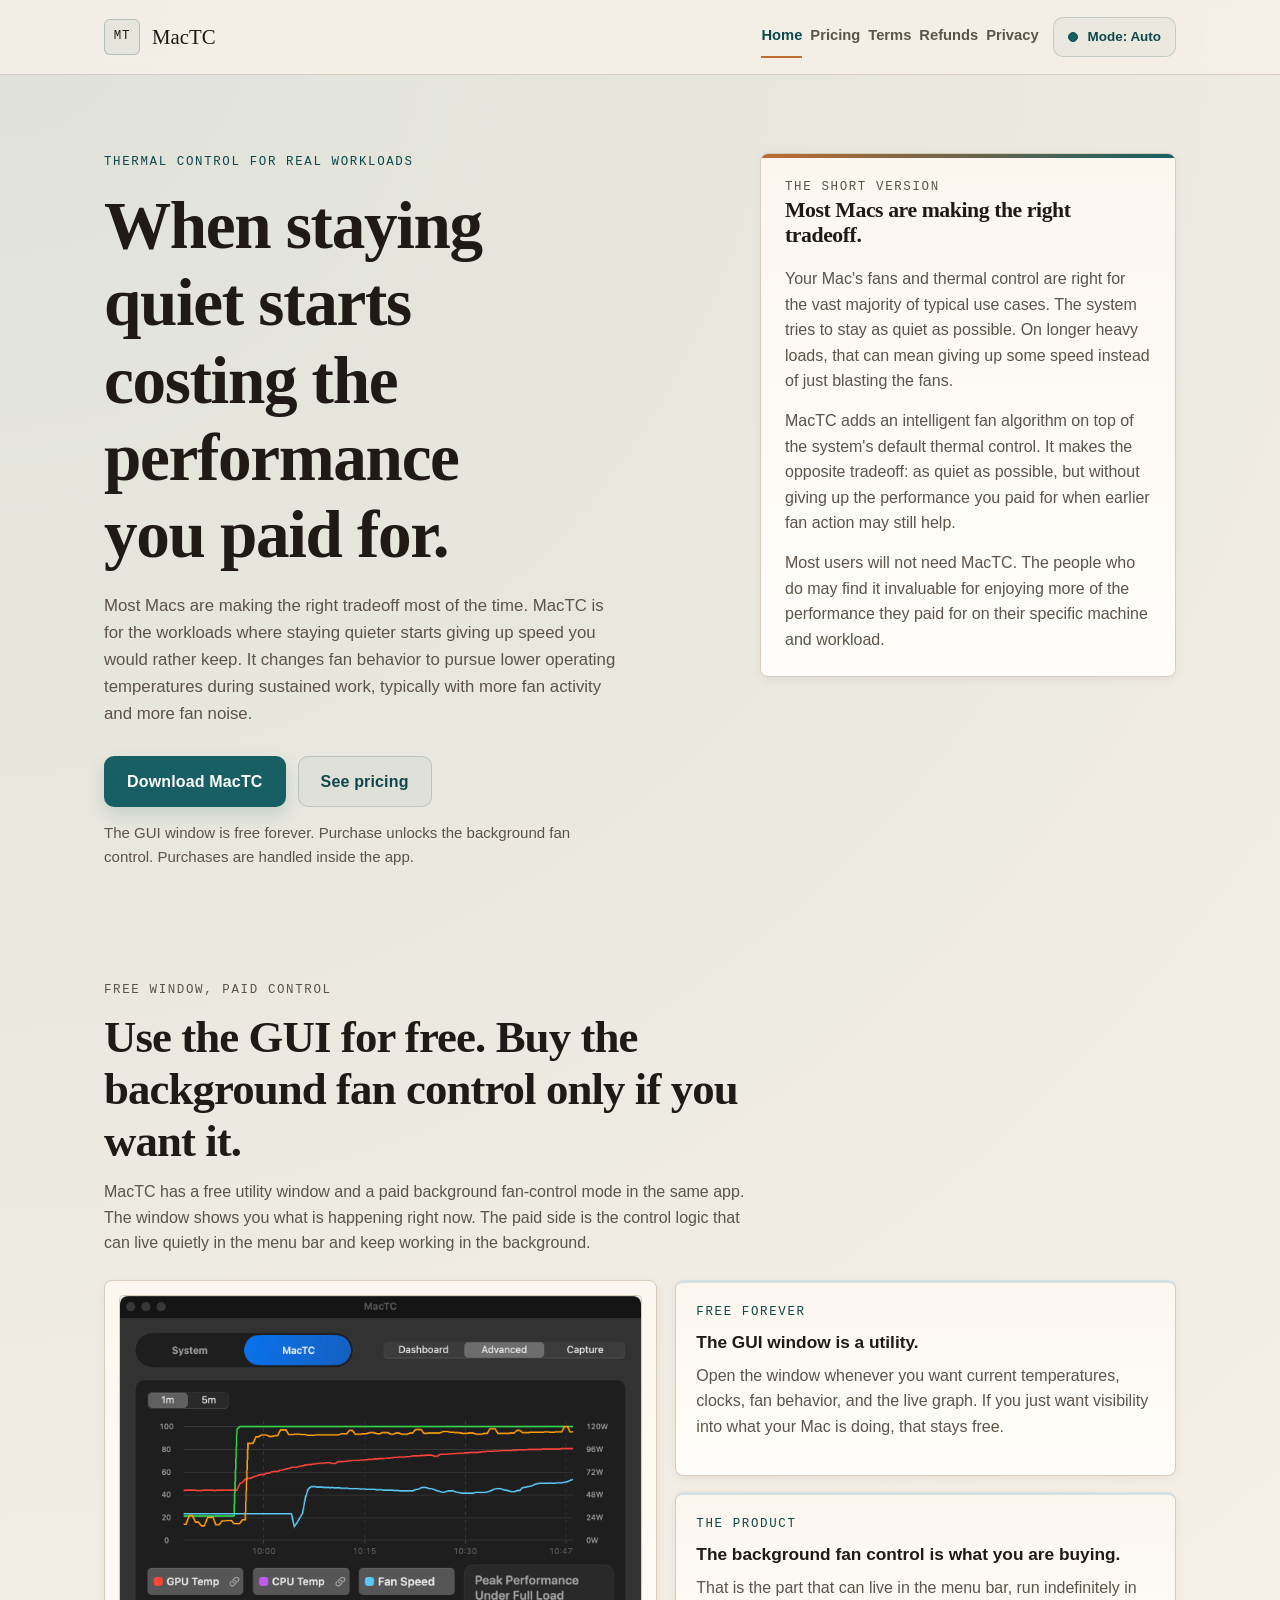
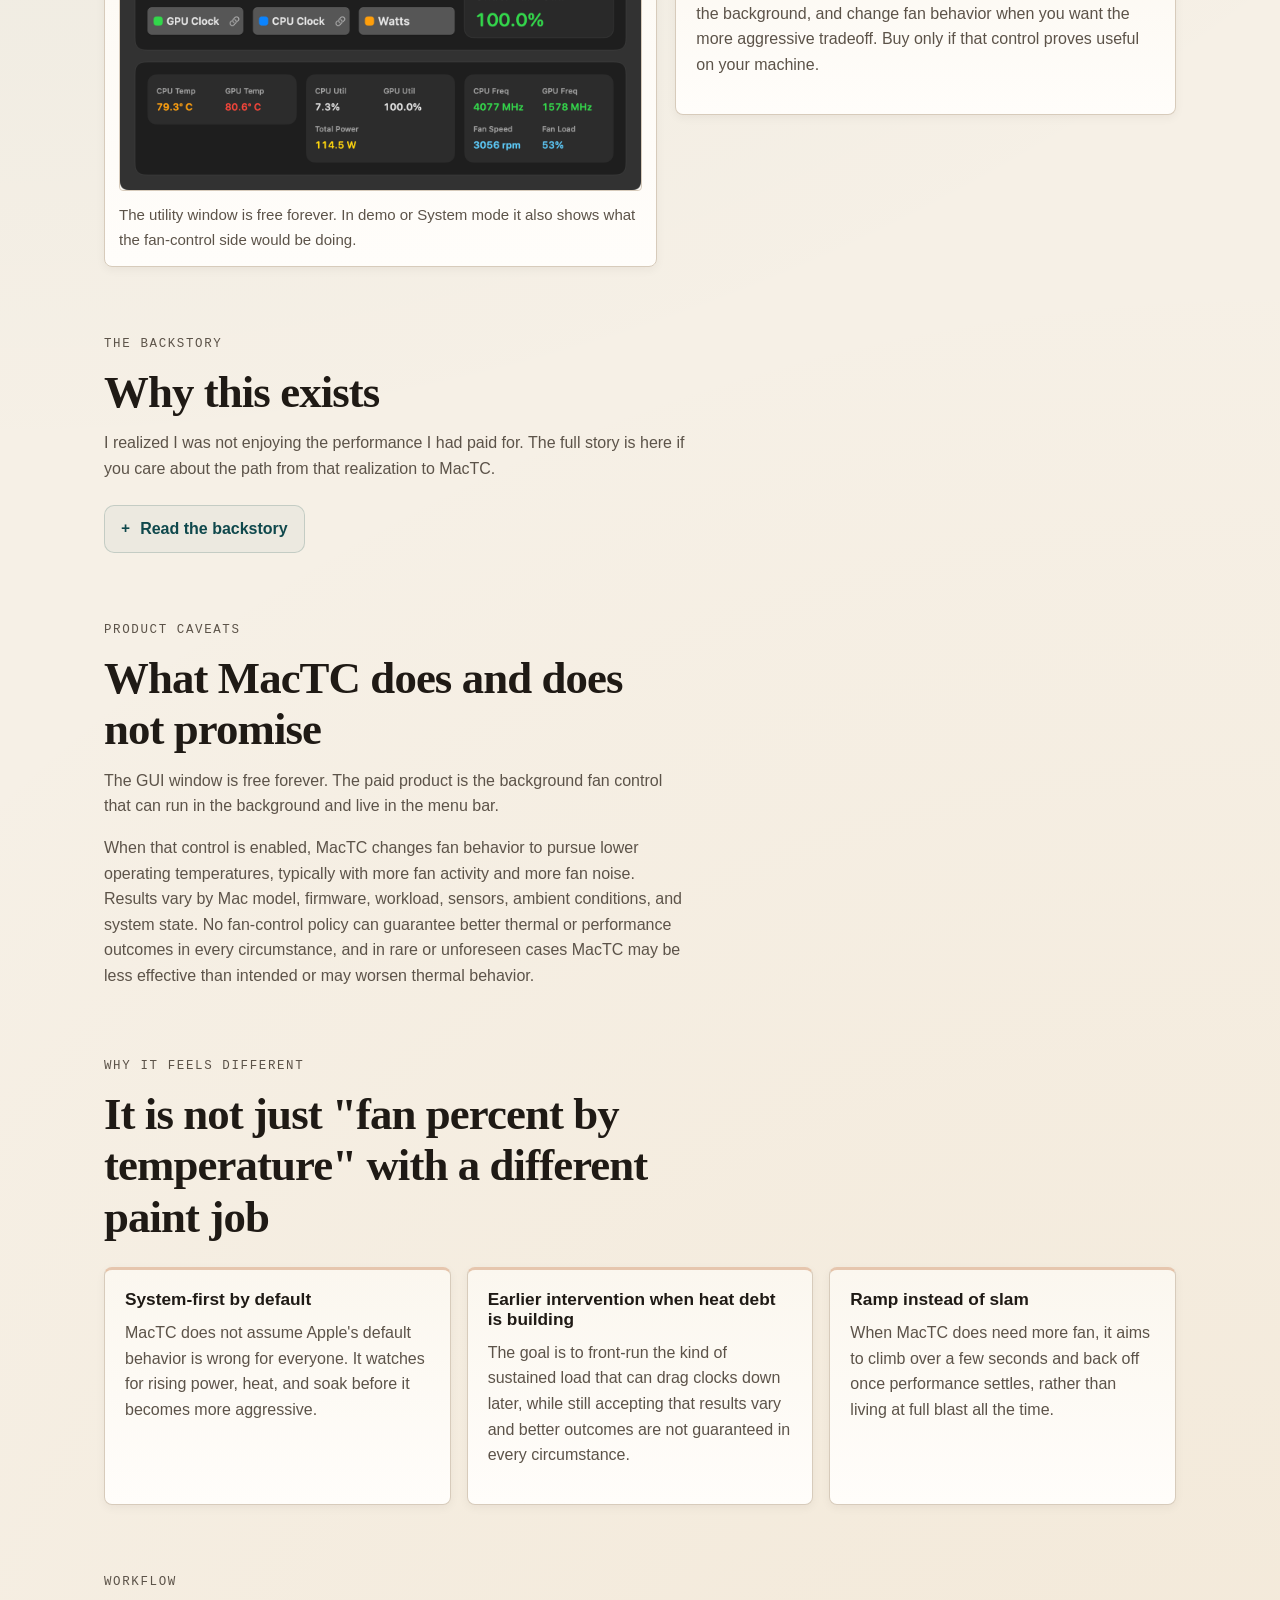
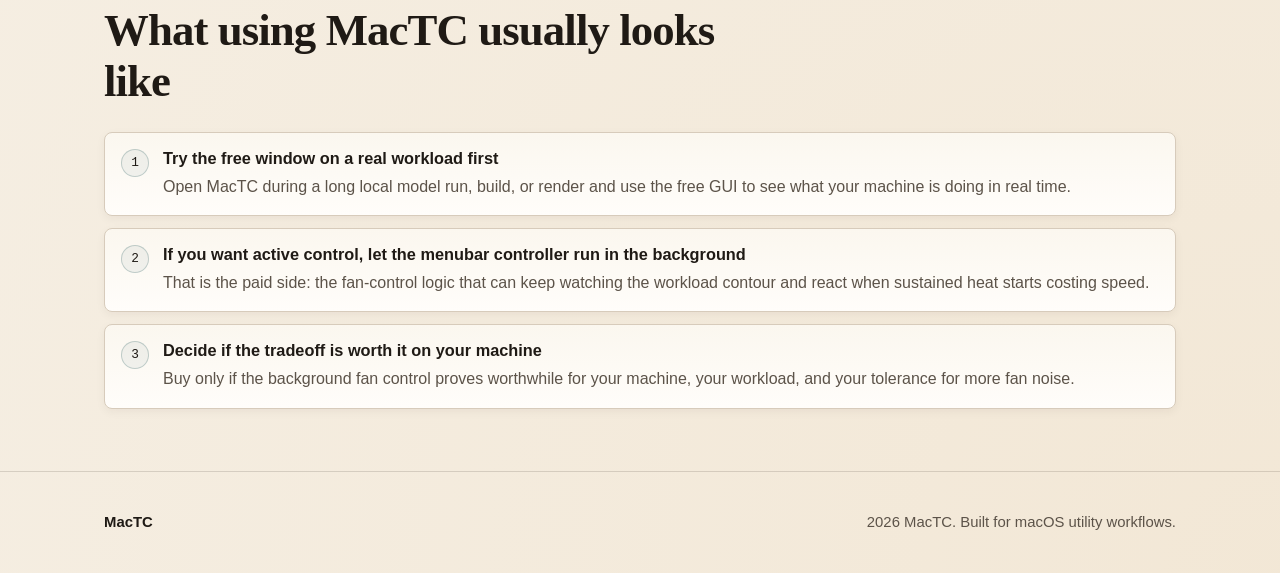
==== index.html @ 4a17df70 "build 348 public release" ====
<!doctype html>
<html lang="en">
    <head>
        <meta charset="UTF-8" />
        <meta name="viewport" content="width=device-width, initial-scale=1.0" />
        <title>MacTC | Thermal Control For Serious Mac Workloads</title>
        <meta
            name="description"
            content="MacTC is for Mac users who prefer more fan activity and noise over giving up speed during sustained local AI, build, and creative workloads. Results vary."
        />
        <meta name="theme-color" content="#f6f0e6" />
        <link rel="stylesheet" href="assets/css/site.css" />
        <script defer src="assets/js/site.js"></script>
    </head>
    <body>
        <header class="site-header">
            <div class="container header-inner">
                <a class="brand" href="index.html" aria-label="MacTC home">
                    <span class="brand-mark">MT</span>
                    <span class="brand-text">MacTC</span>
                </a>
                <div class="nav-tools">
                    <nav class="main-nav" aria-label="Main navigation">
                        <a href="index.html">Home</a>
                        <a href="pricing.html">Pricing</a>
                        <a href="terms.html">Terms</a>
                        <a href="refund.html">Refunds</a>
                        <a href="privacy.html">Privacy</a>
                    </nav>
                    <button
                        class="theme-toggle"
                        type="button"
                        data-theme-toggle
                    >
                        <span
                            class="theme-toggle-pip"
                            aria-hidden="true"
                        ></span>
                        <span data-theme-toggle-label>Mode: Auto</span>
                    </button>
                </div>
            </div>
        </header>

        <main>
            <section class="hero reveal">
                <div class="container hero-grid">
                    <div>
                        <p class="eyebrow">THERMAL CONTROL FOR REAL WORKLOADS</p>
                        <h1>
                            When staying quiet starts costing the performance you
                            paid for.
                        </h1>
                        <p class="hero-copy">
                            Most Macs are making the right tradeoff most of the
                            time. MacTC is for the workloads where staying quieter
                            starts giving up speed you would rather keep. It changes
                            fan behavior to pursue lower operating temperatures
                            during sustained work, typically with more fan activity
                            and more fan noise.
                        </p>
                        <div class="hero-actions">
                            <a
                                class="btn btn-primary"
                                href="downloads/MacTC-beta-v1.0-b347.pkg"
                                >Download MacTC</a
                            >
                            <a class="btn btn-secondary" href="pricing.html"
                                >See pricing</a
                            >
                        </div>
                        <p class="hero-note">
                            The GUI window is free forever. Purchase unlocks the
                            background fan control. Purchases are handled inside the
                            app.
                        </p>
                    </div>
                    <aside class="hero-card dossier-card">
                        <p class="eyebrow">THE SHORT VERSION</p>
                        <h2>Most Macs are making the right tradeoff.</h2>
                        <div class="hero-summary">
                            <p>
                                Your Mac's fans and thermal control are right for
                                the vast majority of typical use cases. The system
                                tries to stay as quiet as possible. On longer heavy
                                loads, that can mean giving up some speed instead of
                                just blasting the fans.
                            </p>
                            <p>
                                MacTC adds an intelligent fan algorithm on top of
                                the system's default thermal control. It makes the
                                opposite tradeoff: as quiet as possible, but
                                without giving up the performance you paid for when
                                earlier fan action may still help.
                            </p>
                            <p>
                                Most users will not need MacTC. The people who do
                                may find it invaluable for enjoying more of the
                                performance they paid for on their specific machine
                                and workload.
                            </p>
                        </div>
                    </aside>
                </div>
            </section>

            <section class="container section reveal">
                <div class="section-heading">
                    <p class="eyebrow">FREE WINDOW, PAID CONTROL</p>
                    <h2>
                        Use the GUI for free. Buy the background fan control
                        only if you want it.
                    </h2>
                    <p>
                        MacTC has a free utility window and a paid background
                        fan-control mode in the same app. The window shows you
                        what is happening right now. The paid side is the
                        control logic that can live quietly in the menu bar and
                        keep working in the background.
                    </p>
                </div>
                <div class="product-split-grid">
                    <figure class="product-shot">
                        <img
                            src="assets/images/mactc-gui-window.png"
                            alt="MacTC utility window showing live chart, metrics, and mode controls"
                        />
                        <figcaption>
                            The utility window is free forever. In demo or
                            System mode it also shows what the fan-control side
                            would be doing.
                        </figcaption>
                    </figure>
                    <div class="split-copy">
                        <article class="split-card">
                            <p class="eyebrow">FREE FOREVER</p>
                            <h3>The GUI window is a utility.</h3>
                            <p>
                                Open the window whenever you want current
                                temperatures, clocks, fan behavior, and the live
                                graph. If you just want visibility into what
                                your Mac is doing, that stays free.
                            </p>
                        </article>
                        <article class="split-card">
                            <p class="eyebrow">THE PRODUCT</p>
                            <h3>
                                The background fan control is what you are
                                buying.
                            </h3>
                            <p>
                                That is the part that can live in the menu bar,
                                run indefinitely in the background, and change
                                fan behavior when you want the more aggressive
                                tradeoff. Buy only if that control proves useful
                                on your machine.
                            </p>
                        </article>
                    </div>
                </div>
            </section>

            <section class="container section reveal">
                <div class="section-heading compact">
                    <p class="eyebrow">THE BACKSTORY</p>
                    <h2>Why this exists</h2>
                    <p>
                        I realized I was not enjoying the performance I had paid
                        for. The full story is here if you care about the path
                        from that realization to MacTC.
                    </p>
                </div>
                <details class="story-disclosure">
                    <summary>Read the backstory</summary>
                    <article class="story-card story-card-featured">
                        <p>
                            I've been using a number of LLMs on my M4 Max
                            MacBook Pro using the amazing
                            <a href="https://lmstudio.ai/" rel="noreferrer"
                                >LM Studio</a
                            >. I noticed some sustained workloads seemed to get
                            slower and slower. This is easy to detect in an LLM
                            harness like LM Studio where it can show you the
                            tokens per second (t/s) rate after every response.
                            When I ran a bunch of queries back to back on some
                            models, the fans would spin up as expected, but I
                            noticed my t/s falling off substantially. Using the
                            outstanding
                            <a
                                href="https://github.com/metaspartan/mactop"
                                rel="noreferrer"
                                >mactop</a
                            >
                            tool (<code>brew install mactop</code>), I
                            immediately saw that the GPU clock speed was
                            starting at 100%, and then progressively dropping
                            several minutes into long-running jobs. While I had
                            paid an extra $300 to jump from the available
                            32-core GPU to 40 cores, under a few minutes of
                            heavy load, I was left with a 24-core GPU's worth
                            of performance!
                        </p>
                        <p>
                            I experimented with some of the available Mac apps
                            for adjusting the fans. What I found was that for my
                            GPU-heavy LLM workloads, the set-it-and-forget-it
                            fan options were sometimes needlessly noisy and yet
                            still wouldn't prevent all thermal throttling in
                            cases where just blasting the fans at 100% did help.
                            Nobody wants a noisy machine, and Apple did a
                            fantastic job with their tradeoffs,
                            <em>to a point.</em> But I wanted the performance I
                            bought, and if achieving that was sometimes louder,
                            that was the trade-off I was willing to make.
                        </p>
                        <p>
                            After a lengthy investigation of how my system
                            handled power, heat, clocks, and fans, I found that
                            the "fixed fan % based on temp" model is simply
                            unsuited for heavy loads lasting more than a few
                            minutes. The system has an inherent notion of the
                            thermal soak properties of the SoC. In practice this
                            means my Mac was quite lazy about ramping up the
                            fans initially even when the CPU/GPU shot past
                            90&deg;C, and it did not throttle speeds early. But
                            if that heat load continues for a couple minutes,
                            the fans will happily sit at (in my particular
                            system's case) 62% of max fan speed while reducing
                            the clock speeds and hence performance.
                        </p>
                        <p>
                            That is the problem I set out to solve for at least
                            some workloads with MacTC. It defers to the system's
                            fan choices by default, but when it observes power
                            and heat rising, it should attempt to front-run that
                            heat debt with more fan earlier, while still being
                            as quiet as possible. And when thermal throttling
                            begins, it will take the fans to full speed only for
                            as long as it takes to end the throttling, and then
                            attempt to fall off to the lowest fan speed that can
                            sustain full performance. And even when it does run
                            the fans full blast, it tries not to slam them
                            straight to 100%. It tries to ramp up and down over
                            a few seconds. In normal use, this will tend to give
                            the experience of noticing "oh my fans are on,"
                            versus "wow my fans just came on." Nobody wants to
                            be annoyed by fan noise, but for anyone who finds
                            the idea of running slowly when it might be
                            prevented, MacTC is for you.
                        </p>
                    </article>
                </details>
            </section>

            <section class="container section reveal">
                <div class="section-heading compact">
                    <p class="eyebrow">PRODUCT CAVEATS</p>
                    <h2>What MacTC does and does not promise</h2>
                    <p>
                        The GUI window is free forever. The paid product is the
                        background fan control that can run in the background
                        and live in the menu bar.
                    </p>
                    <p>
                        When that control is enabled, MacTC changes fan
                        behavior to pursue lower operating temperatures,
                        typically with more fan activity and more fan noise.
                        Results vary by Mac model, firmware, workload, sensors,
                        ambient conditions, and system state. No fan-control
                        policy can guarantee better thermal or performance
                        outcomes in every circumstance, and in rare or
                        unforeseen cases MacTC may be less effective than
                        intended or may worsen thermal behavior.
                    </p>
                </div>
            </section>

            <section class="container section reveal">
                <div class="section-heading">
                    <p class="eyebrow">WHY IT FEELS DIFFERENT</p>
                    <h2>
                        It is not just "fan percent by temperature" with a
                        different paint job
                    </h2>
                </div>
                <div class="feature-grid">
                    <article class="feature-card">
                        <h3>System-first by default</h3>
                        <p>
                            MacTC does not assume Apple's default behavior is
                            wrong for everyone. It watches for rising power,
                            heat, and soak before it becomes more aggressive.
                        </p>
                    </article>
                    <article class="feature-card">
                        <h3>Earlier intervention when heat debt is building</h3>
                        <p>
                            The goal is to front-run the kind of sustained load
                            that can drag clocks down later, while still
                            accepting that results vary and better outcomes are
                            not guaranteed in every circumstance.
                        </p>
                    </article>
                    <article class="feature-card">
                        <h3>Ramp instead of slam</h3>
                        <p>
                            When MacTC does need more fan, it aims to climb over
                            a few seconds and back off once performance settles,
                            rather than living at full blast all the time.
                        </p>
                    </article>
                </div>
            </section>

            <section class="container section reveal">
                <div class="section-heading">
                    <p class="eyebrow">WORKFLOW</p>
                    <h2>What using MacTC usually looks like</h2>
                </div>
                <ol class="steps">
                    <li>
                        <span>1</span>
                        <div>
                            <h3>Try the free window on a real workload first</h3>
                            <p>
                                Open MacTC during a long local model run, build,
                                or render and use the free GUI to see what your
                                machine is doing in real time.
                            </p>
                        </div>
                    </li>
                    <li>
                        <span>2</span>
                        <div>
                            <h3>
                                If you want active control, let the menubar
                                controller run in the background
                            </h3>
                            <p>
                                That is the paid side: the fan-control logic
                                that can keep watching the workload contour and
                                react when sustained heat starts costing speed.
                            </p>
                        </div>
                    </li>
                    <li>
                        <span>3</span>
                        <div>
                            <h3>
                                Decide if the tradeoff is worth it on your
                                machine
                            </h3>
                            <p>
                                Buy only if the background fan control proves
                                worthwhile for your machine, your workload, and
                                your tolerance for more fan noise.
                            </p>
                        </div>
                    </li>
                </ol>
            </section>
        </main>

        <footer class="site-footer">
            <div class="container footer-inner">
                <p class="footer-brand">MacTC</p>
                <p class="footer-meta">
                    <span data-year></span> MacTC. Built for macOS utility
                    workflows.
                </p>
            </div>
        </footer>
    </body>
</html>
---- assets/css/site.css ----
:root {
    color-scheme: light;
    --bg: #f6f0e6;
    --bg-elevated: #fffdfa;
    --surface: #fbf7ef;
    --surface-muted: #f0e8da;
    --ink: #1f1a15;
    --muted: #5c5349;
    --line: #d7cbbb;
    --line-strong: #b6a88f;
    --accent: #175f63;
    --accent-strong: #0f484c;
    --accent-warm: #bd6c32;
    --ring: #d39c49;
    --shadow: 0 12px 28px rgba(33, 23, 8, 0.09);
    --shadow-soft: 0 3px 10px rgba(33, 23, 8, 0.05);
    --bg-glow-a: rgba(23, 95, 99, 0.1);
    --bg-glow-b: rgba(211, 156, 73, 0.1);
    --header-border: rgba(92, 83, 73, 0.2);
    --header-bg: rgba(246, 240, 230, 0.9);
    --brand-mark-border: rgba(15, 72, 76, 0.24);
    --brand-mark-bg: rgba(15, 72, 76, 0.06);
    --btn-primary-shadow: 0 8px 18px rgba(23, 95, 99, 0.16);
    --btn-primary-text: #ffffff;
    --btn-secondary-border: rgba(15, 72, 76, 0.18);
    --btn-secondary-bg: rgba(15, 72, 76, 0.04);
    --step-chip-border: rgba(15, 72, 76, 0.22);
    --step-chip-bg: rgba(15, 72, 76, 0.05);
    --footer-border: rgba(92, 83, 73, 0.2);
    --radius: 8px;
}

:root[data-theme="dark"] {
    color-scheme: dark;
    --bg: #111417;
    --bg-elevated: #171b1f;
    --surface: #1d2328;
    --surface-muted: #222a31;
    --ink: #e8ecef;
    --muted: #a8b1b9;
    --line: #303b46;
    --line-strong: #566373;
    --accent: #32b3ae;
    --accent-strong: #86e2de;
    --accent-warm: #df8a4f;
    --ring: #e1b35e;
    --shadow: 0 12px 28px rgba(0, 0, 0, 0.28);
    --shadow-soft: 0 3px 10px rgba(0, 0, 0, 0.22);
    --bg-glow-a: rgba(50, 179, 174, 0.08);
    --bg-glow-b: rgba(225, 179, 94, 0.08);
    --header-border: rgba(168, 177, 185, 0.2);
    --header-bg: rgba(17, 20, 23, 0.88);
    --brand-mark-border: rgba(134, 226, 222, 0.3);
    --brand-mark-bg: rgba(50, 179, 174, 0.11);
    --btn-primary-shadow: 0 8px 18px rgba(50, 179, 174, 0.16);
    --btn-primary-text: #071113;
    --btn-secondary-border: rgba(134, 226, 222, 0.28);
    --btn-secondary-bg: rgba(50, 179, 174, 0.12);
    --step-chip-border: rgba(134, 226, 222, 0.28);
    --step-chip-bg: rgba(50, 179, 174, 0.12);
    --footer-border: rgba(168, 177, 185, 0.2);
}

@media (prefers-color-scheme: dark) {
    :root:not([data-theme]) {
        color-scheme: dark;
        --bg: #111417;
        --bg-elevated: #171b1f;
        --surface: #1d2328;
        --surface-muted: #222a31;
        --ink: #e8ecef;
        --muted: #a8b1b9;
        --line: #303b46;
        --line-strong: #566373;
        --accent: #32b3ae;
        --accent-strong: #86e2de;
        --accent-warm: #df8a4f;
        --ring: #e1b35e;
        --shadow: 0 12px 28px rgba(0, 0, 0, 0.28);
        --shadow-soft: 0 3px 10px rgba(0, 0, 0, 0.22);
        --bg-glow-a: rgba(50, 179, 174, 0.08);
        --bg-glow-b: rgba(225, 179, 94, 0.08);
        --header-border: rgba(168, 177, 185, 0.2);
        --header-bg: rgba(17, 20, 23, 0.88);
        --brand-mark-border: rgba(134, 226, 222, 0.3);
        --brand-mark-bg: rgba(50, 179, 174, 0.11);
        --btn-primary-shadow: 0 8px 18px rgba(50, 179, 174, 0.16);
        --btn-primary-text: #071113;
        --btn-secondary-border: rgba(134, 226, 222, 0.28);
        --btn-secondary-bg: rgba(50, 179, 174, 0.12);
        --step-chip-border: rgba(134, 226, 222, 0.28);
        --step-chip-bg: rgba(50, 179, 174, 0.12);
        --footer-border: rgba(168, 177, 185, 0.2);
    }
}

* {
    box-sizing: border-box;
}

html,
body {
    margin: 0;
    padding: 0;
}

body {
    background:
        radial-gradient(circle at 0% 0%, var(--bg-glow-a), transparent 52%),
        radial-gradient(circle at 100% 100%, var(--bg-glow-b), transparent 48%),
        var(--bg);
    color: var(--ink);
    font-family:
        "Avenir Next",
        Avenir,
        "Segoe UI",
        "Helvetica Neue",
        Helvetica,
        Arial,
        sans-serif;
    line-height: 1.6;
}

.container {
    margin: 0 auto;
    max-width: 1120px;
    padding: 0 24px;
}

.content-narrow {
    max-width: 780px;
}

.site-header {
    border-bottom: 1px solid var(--header-border);
    position: sticky;
    top: 0;
    backdrop-filter: blur(10px);
    background: var(--header-bg);
    z-index: 20;
}

.header-inner,
.nav-wrap {
    display: flex;
    justify-content: space-between;
    align-items: center;
    min-height: 74px;
    gap: 24px;
}

.nav-tools {
    display: inline-flex;
    align-items: center;
    gap: 14px;
    flex-wrap: wrap;
}

.brand {
    color: inherit;
    display: inline-flex;
    align-items: center;
    gap: 12px;
    text-decoration: none;
}

.brand-mark {
    display: inline-grid;
    place-items: center;
    width: 36px;
    height: 36px;
    border-radius: 6px;
    border: 1px solid var(--brand-mark-border);
    background: var(--brand-mark-bg);
    font-family: "SF Mono", Menlo, Consolas, monospace;
    font-size: 0.78rem;
    letter-spacing: 0.07em;
}

.brand-text {
    font-family: "Iowan Old Style", Palatino, "Palatino Linotype", serif;
    font-size: 1.3rem;
    line-height: 1;
}

.main-nav {
    display: inline-flex;
    flex-wrap: wrap;
    gap: 8px;
}

.main-nav a {
    color: var(--muted);
    text-decoration: none;
    font-weight: 700;
    font-size: 0.92rem;
    padding: 8px 0;
    border-bottom: 2px solid transparent;
    transition:
        color 140ms ease,
        border-color 140ms ease;
}

.main-nav a:hover,
.main-nav a[aria-current="page"] {
    color: var(--accent-strong);
    border-bottom-color: var(--accent-warm);
}

.theme-toggle {
    border: 1px solid var(--btn-secondary-border);
    border-radius: 10px;
    background: var(--btn-secondary-bg);
    color: var(--accent-strong);
    display: inline-flex;
    align-items: center;
    gap: 10px;
    padding: 8px 14px;
    font: inherit;
    font-size: 0.84rem;
    font-weight: 700;
    cursor: pointer;
}

.theme-toggle:hover {
    transform: translateY(-1px);
}

.theme-toggle:focus-visible {
    outline: 3px solid var(--ring);
    outline-offset: 2px;
}

.theme-toggle-pip {
    width: 10px;
    height: 10px;
    border-radius: 999px;
    border: 1px solid var(--accent-strong);
    background: var(--accent);
    flex-shrink: 0;
}

.hero {
    padding-top: 78px;
    padding-bottom: 28px;
}

.hero-grid {
    display: grid;
    grid-template-columns: 1.2fr 0.8fr;
    gap: 32px;
    align-items: start;
}

.eyebrow {
    margin: 0;
    font-family: "SF Mono", Menlo, Consolas, monospace;
    font-size: 0.78rem;
    letter-spacing: 0.13em;
    color: var(--accent-strong);
}

h1,
h2,
h3 {
    margin: 0;
    line-height: 1.15;
}

h1,
h2 {
    font-family: "Iowan Old Style", Palatino, "Palatino Linotype", serif;
    letter-spacing: -0.02em;
}

.hero h1 {
    margin-top: 14px;
    font-size: clamp(2.2rem, 5.3vw, 4.2rem);
    max-width: 13ch;
}

.hero-copy {
    margin-top: 20px;
    max-width: 56ch;
    color: var(--muted);
    font-size: 1.05rem;
}

.hero-actions {
    margin-top: 28px;
    display: flex;
    flex-wrap: wrap;
    gap: 12px;
}

.hero-note {
    margin-top: 14px;
    color: var(--muted);
    font-size: 0.94rem;
    max-width: 58ch;
}

code {
    font-family: "SF Mono", Menlo, Consolas, monospace;
    font-size: 0.9em;
    padding: 0.08em 0.42em;
    border-radius: 7px;
    border: 1px solid var(--btn-secondary-border);
    background: var(--btn-secondary-bg);
    color: var(--ink);
    white-space: nowrap;
}

.btn {
    display: inline-flex;
    justify-content: center;
    align-items: center;
    text-decoration: none;
    font-weight: 700;
    border-radius: 10px;
    border: 1px solid transparent;
    padding: 12px 22px;
    letter-spacing: 0.01em;
    transition:
        transform 140ms ease,
        box-shadow 140ms ease,
        background 140ms ease,
        color 140ms ease;
}

.btn:hover {
    transform: translateY(-1px);
}

.btn:focus-visible {
    outline: 3px solid var(--ring);
    outline-offset: 2px;
}

.btn-primary {
    color: var(--btn-primary-text);
    background: var(--accent);
    box-shadow: var(--btn-primary-shadow);
}

.btn-primary:hover {
    background: var(--accent-strong);
}

.btn-secondary {
    color: var(--accent-strong);
    border-color: var(--btn-secondary-border);
    background: var(--btn-secondary-bg);
}

.btn-secondary:hover {
    background: var(--surface);
}

.hero-card,
.feature-card,
.pricing-card,
.legal,
.story-card,
.product-shot,
.split-card {
    border: 1px solid var(--line);
    border-radius: var(--radius);
    background: linear-gradient(180deg, var(--surface), var(--bg-elevated));
    box-shadow: var(--shadow-soft);
}

.hero-card {
    padding: 24px;
    position: relative;
    overflow: hidden;
}

.hero-card h2 {
    font-size: 1.36rem;
}

.dossier-card::before {
    content: "";
    position: absolute;
    top: 0;
    left: 0;
    right: 0;
    height: 4px;
    background: linear-gradient(90deg, var(--accent-warm), var(--accent));
}

.dossier-card .eyebrow {
    color: var(--muted);
}

.hero-summary {
    margin-top: 18px;
    display: grid;
    gap: 14px;
}

.hero-summary p {
    margin: 0;
    color: var(--muted);
}

.hero-card ul {
    margin: 20px 0 0;
    padding: 0;
    list-style: none;
}

.hero-card li {
    position: relative;
    margin-top: 12px;
    padding-left: 20px;
    color: var(--muted);
}

.hero-card li::before {
    content: "";
    position: absolute;
    left: 0;
    top: 0.58em;
    width: 8px;
    height: 8px;
    border-radius: 999px;
    background: var(--accent);
}

.section {
    margin-top: 68px;
    margin-bottom: 44px;
}

.section-narrow {
    max-width: 820px;
}

.section-heading {
    max-width: 72ch;
}

.section-heading h2,
.section-heading h1 {
    margin-top: 12px;
    font-size: clamp(1.7rem, 4.1vw, 2.8rem);
}

.section-heading p {
    margin-top: 12px;
    color: var(--muted);
}

.section-heading.compact {
    max-width: 66ch;
}

.feature-grid {
    margin-top: 24px;
    display: grid;
    grid-template-columns: repeat(3, minmax(0, 1fr));
    gap: 16px;
}

.feature-card {
    padding: 20px;
    border-top: 3px solid rgba(189, 108, 50, 0.38);
}

.feature-card h3 {
    font-size: 1.08rem;
}

.feature-card p {
    color: var(--muted);
    margin-top: 10px;
}

.product-split-grid {
    margin-top: 24px;
    display: grid;
    grid-template-columns: minmax(0, 1.05fr) minmax(280px, 0.95fr);
    gap: 18px;
    align-items: start;
}

.product-shot {
    margin: 0;
    padding: 14px;
    background: linear-gradient(180deg, var(--surface), var(--bg-elevated));
}

.product-shot img {
    width: 100%;
    height: auto;
    display: block;
    border-radius: 4px;
    border: 1px solid var(--line);
}

.product-shot figcaption {
    margin-top: 12px;
    color: var(--muted);
    font-size: 0.94rem;
}

.split-copy {
    display: grid;
    gap: 16px;
}

.split-card {
    padding: 20px;
    border-top: 3px solid rgba(23, 95, 99, 0.18);
}

.split-card h3 {
    margin-top: 10px;
    font-size: 1.08rem;
}

.split-card p:last-child {
    margin-top: 10px;
    color: var(--muted);
}

.story-grid {
    margin-top: 24px;
    display: grid;
    grid-template-columns: minmax(0, 1.15fr) minmax(280px, 0.85fr);
    gap: 18px;
    align-items: start;
}

.story-card {
    padding: 24px;
    position: relative;
    overflow: hidden;
    box-shadow: var(--shadow-soft);
}

.story-card::after {
    content: "";
    position: absolute;
    top: 0;
    left: 0;
    right: 0;
    height: 3px;
    background: linear-gradient(90deg, var(--accent-warm), transparent 80%);
    pointer-events: none;
}

.story-card-featured {
    background:
        linear-gradient(140deg, rgba(189, 108, 50, 0.08), transparent 55%),
        var(--surface);
}

.story-card-full {
    grid-column: 1 / -1;
}

.story-card h3 {
    margin-top: 10px;
    font-size: clamp(1.3rem, 3vw, 1.9rem);
    max-width: 18ch;
}

.story-card p {
    margin-top: 14px;
    color: var(--muted);
    max-width: 62ch;
}

.story-card a {
    color: var(--accent-strong);
    text-decoration-thickness: 1.5px;
    text-underline-offset: 0.14em;
}

.story-card a:hover {
    color: var(--accent);
}

.story-disclosure {
    margin-top: 24px;
}

.story-disclosure summary {
    cursor: pointer;
    list-style: none;
    display: inline-flex;
    align-items: center;
    gap: 10px;
    padding: 10px 16px;
    border-radius: 10px;
    border: 1px solid var(--btn-secondary-border);
    background: var(--btn-secondary-bg);
    color: var(--accent-strong);
    font-weight: 700;
}

.story-disclosure summary::-webkit-details-marker {
    display: none;
}

.story-disclosure summary::before {
    content: "+";
    font-family: "SF Mono", Menlo, Consolas, monospace;
    font-size: 0.95rem;
}

.story-disclosure[open] summary::before {
    content: "-";
}

.story-disclosure > .story-card {
    margin-top: 16px;
}

.steps {
    margin: 24px 0 0;
    padding: 0;
    list-style: none;
    display: grid;
    gap: 12px;
}

.steps li {
    display: grid;
    grid-template-columns: auto 1fr;
    gap: 14px;
    border: 1px solid var(--line);
    border-radius: var(--radius);
    background: linear-gradient(180deg, var(--surface), var(--bg-elevated));
    padding: 16px;
    box-shadow: var(--shadow-soft);
}

.steps li > span {
    width: 28px;
    height: 28px;
    border-radius: 999px;
    border: 1px solid var(--step-chip-border);
    background: var(--step-chip-bg);
    display: inline-grid;
    place-items: center;
    font-family: "SF Mono", Menlo, Consolas, monospace;
    font-size: 0.8rem;
}

.steps h3 {
    font-size: 1.02rem;
}

.steps p {
    margin: 6px 0 0;
    color: var(--muted);
}

.pricing-card {
    margin-top: 24px;
    padding: 26px;
    display: grid;
    gap: 18px;
    position: relative;
    overflow: hidden;
}

.pricing-card::before {
    content: "";
    position: absolute;
    top: 0;
    left: 0;
    right: 0;
    height: 4px;
    background: linear-gradient(90deg, var(--accent-warm), var(--accent));
}

.pricing-card h2 {
    margin-top: 10px;
    font-size: clamp(2.1rem, 6vw, 3rem);
}

.pricing-card p,
.pricing-card li {
    color: var(--muted);
}

.pricing-card ul {
    margin: 0;
    padding: 0 0 0 20px;
}

.legal {
    margin-top: 66px;
    margin-bottom: 48px;
    padding: 28px;
    border: 1px solid var(--line);
    border-radius: var(--radius);
    background: linear-gradient(180deg, var(--surface), var(--bg-elevated));
    box-shadow: var(--shadow-soft);
}

.legal h1 {
    margin-top: 12px;
    font-size: clamp(2rem, 4vw, 2.8rem);
}

.legal h2 {
    margin-top: 24px;
    font-size: 1.24rem;
}

.legal p {
    margin-top: 10px;
    color: var(--muted);
}

.site-footer {
    border-top: 1px solid var(--footer-border);
    padding: 24px 0;
    margin-top: 62px;
}

.footer-inner,
.footer-wrap {
    display: flex;
    justify-content: space-between;
    gap: 12px;
    flex-wrap: wrap;
    color: var(--muted);
    font-size: 0.93rem;
}

.footer-brand {
    color: var(--ink);
    font-weight: 700;
}

.footer-meta {
    max-width: 40ch;
}

.reveal {
    opacity: 0;
    transform: translateY(18px);
    transition:
        opacity 480ms ease,
        transform 480ms ease;
}

.reveal.is-visible {
    opacity: 1;
    transform: translateY(0);
}

@media (prefers-reduced-motion: reduce) {
    .reveal {
        opacity: 1;
        transform: none;
        transition: none;
    }
}

@media (max-width: 900px) {
    .hero-grid {
        grid-template-columns: 1fr;
    }

    .product-split-grid,
    .story-grid {
        grid-template-columns: 1fr;
    }

    .feature-grid {
        grid-template-columns: 1fr;
    }

    .header-inner,
    .nav-wrap {
        flex-direction: column;
        align-items: flex-start;
        padding-top: 12px;
        padding-bottom: 12px;
        min-height: 0;
    }

    .main-nav {
        gap: 12px;
    }

    .nav-tools {
        width: 100%;
        justify-content: space-between;
    }
}
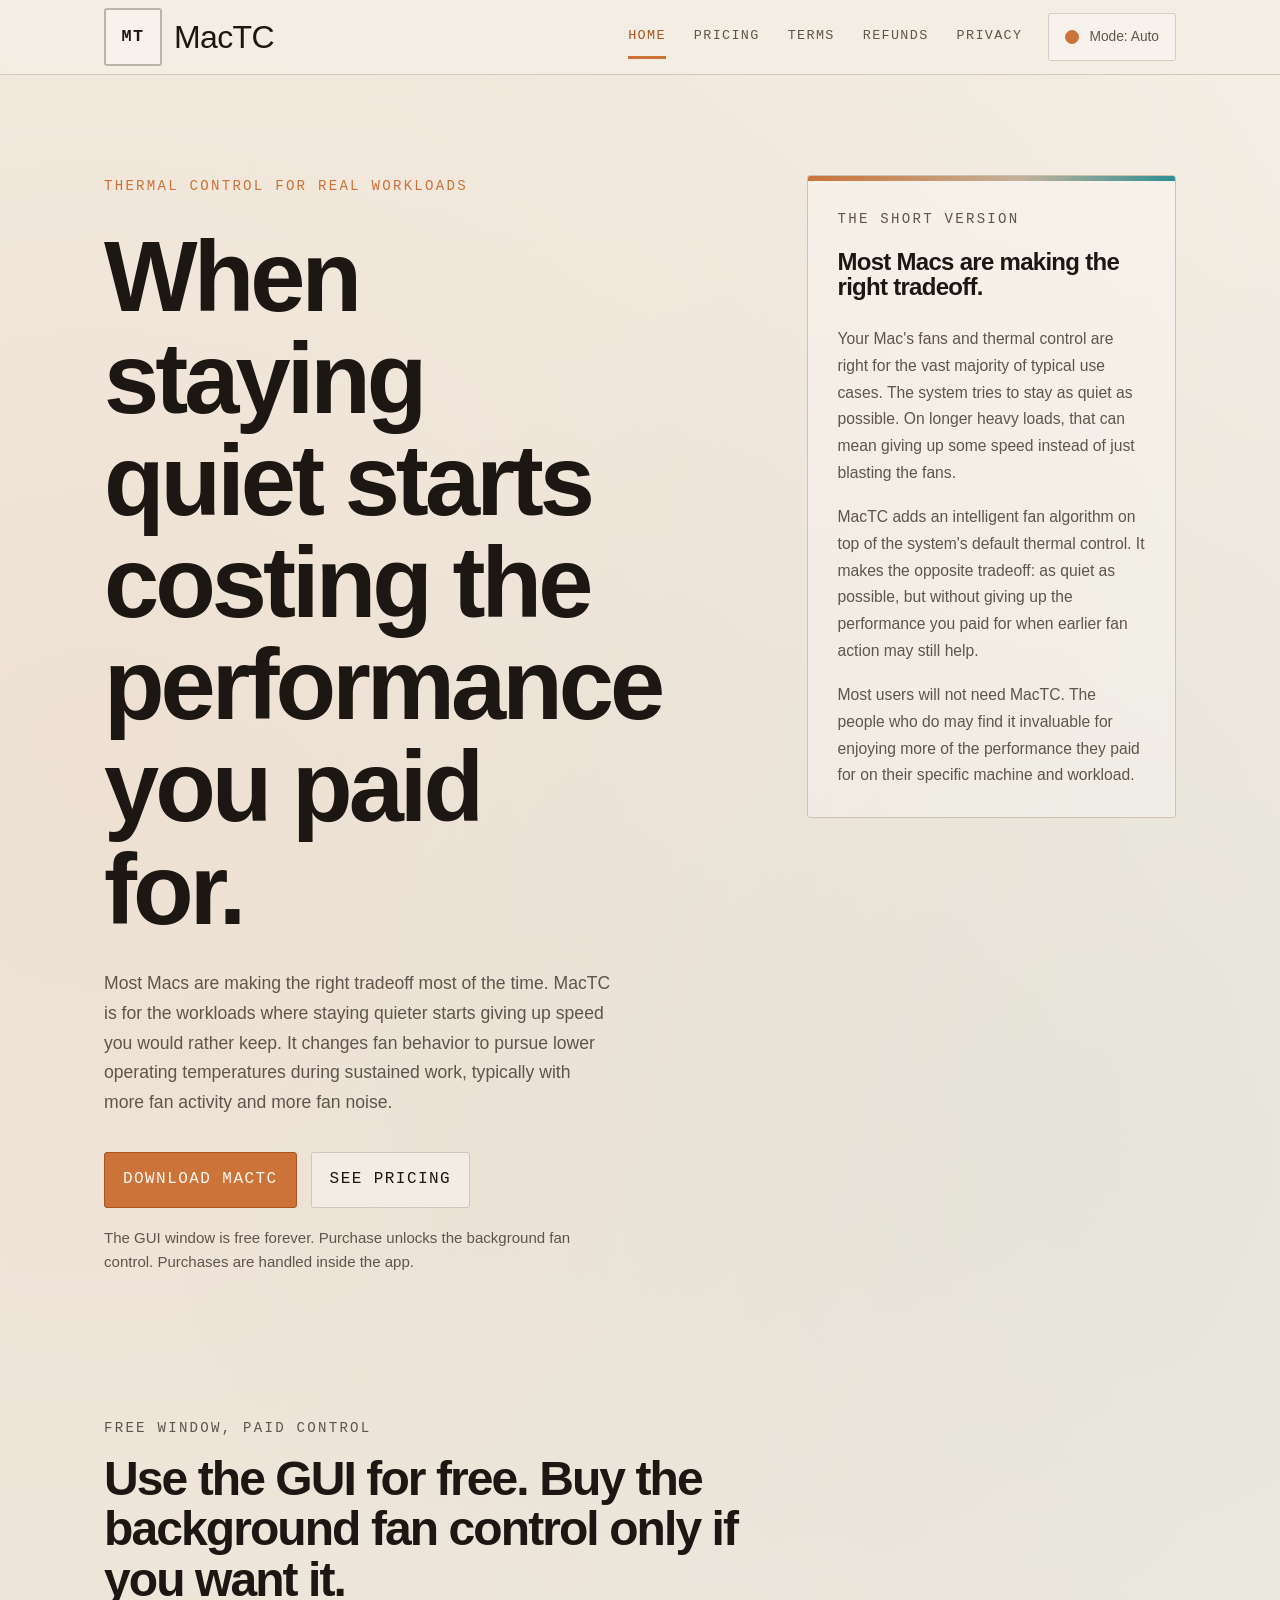
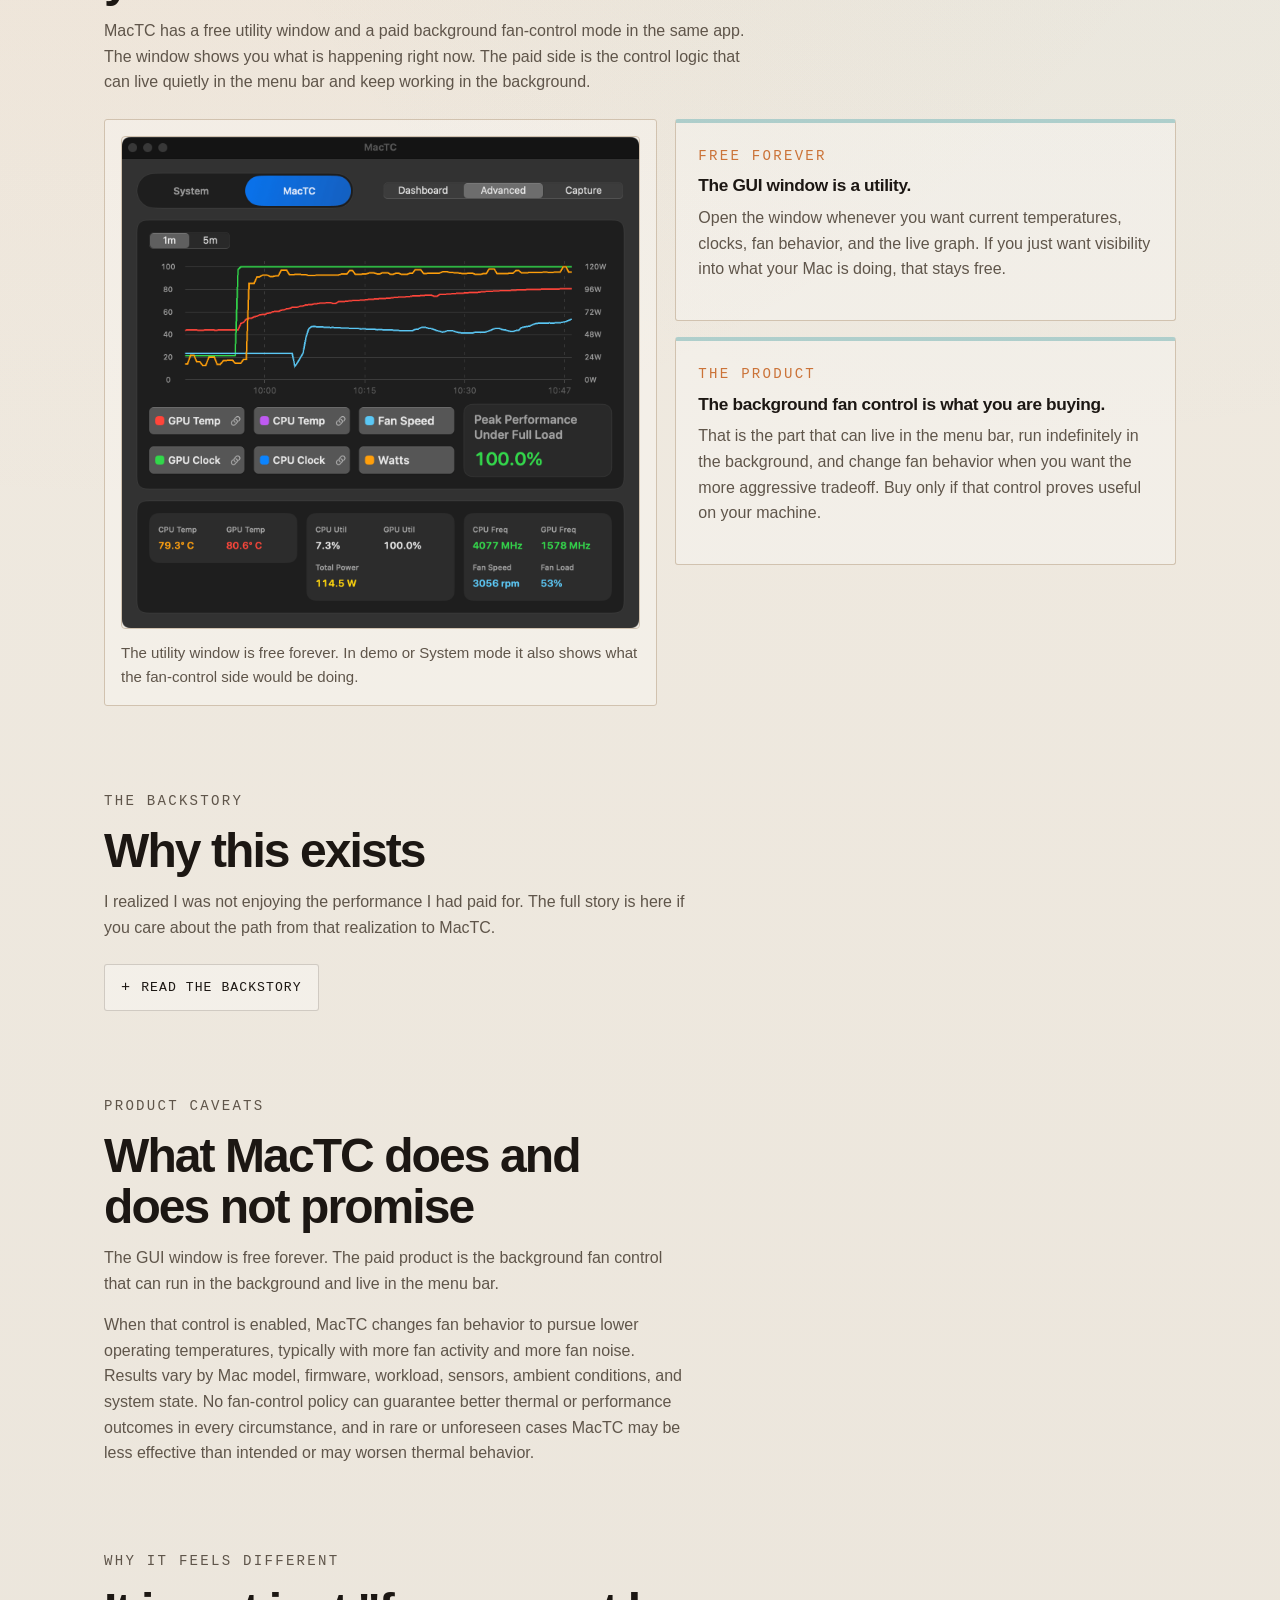
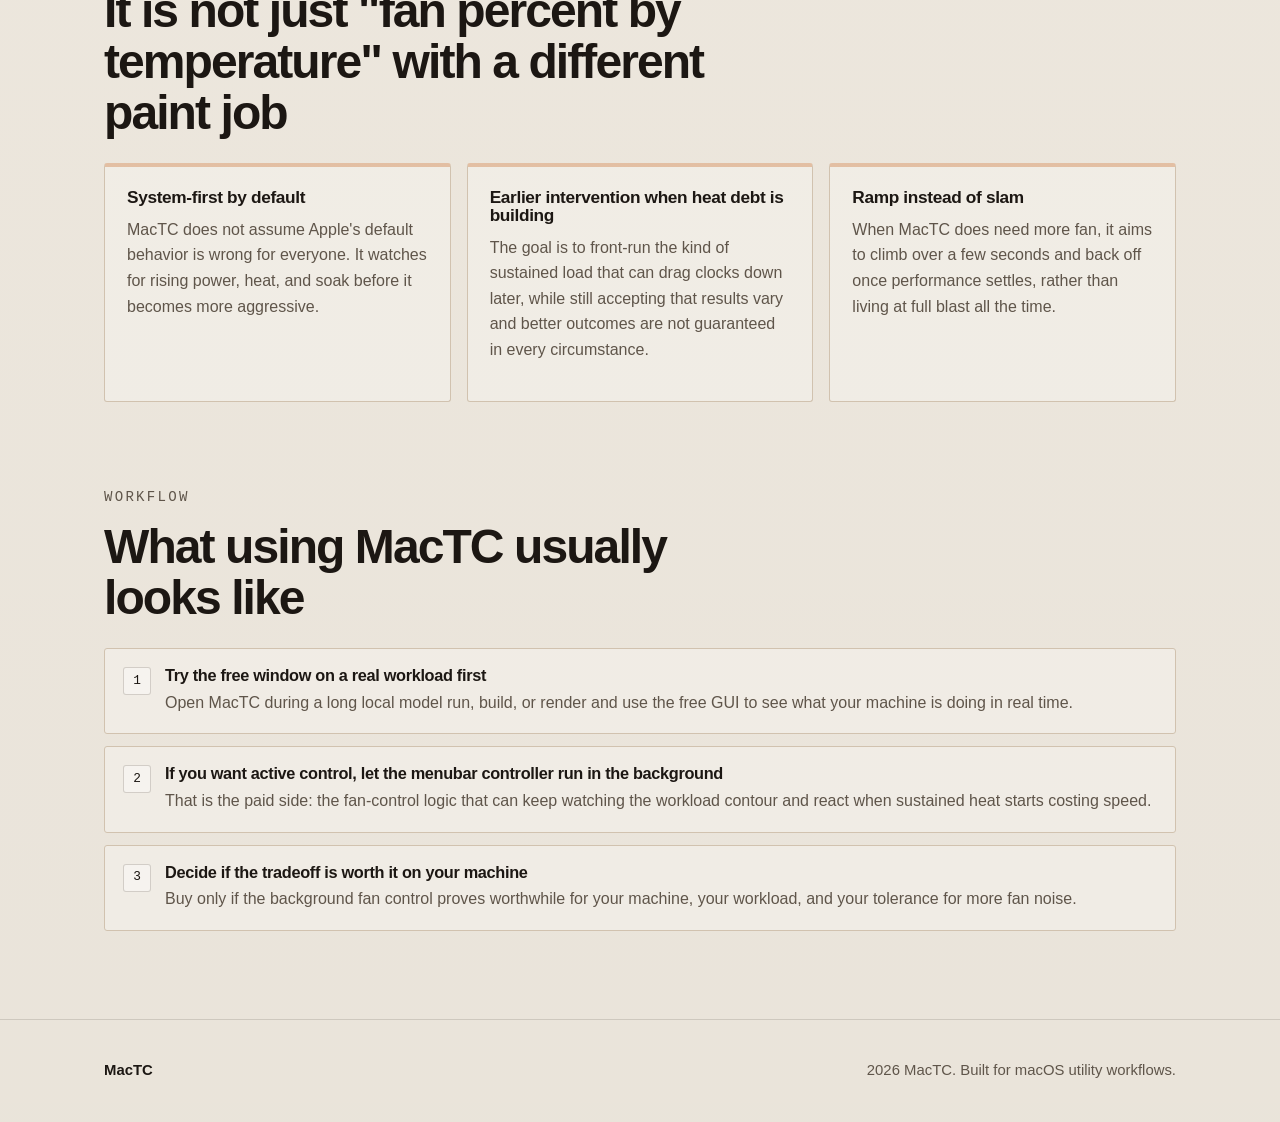
==== commit bd6cc2da: "build 348 public release" ====
--- a/index.html
+++ b/index.html
@@ -8,7 +8,7 @@
             name="description"
             content="MacTC is for Mac users who prefer more fan activity and noise over giving up speed during sustained local AI, build, and creative workloads. Results vary."
         />
-        <meta name="theme-color" content="#f6f0e6" />
+        <meta name="theme-color" content="#1f1814" />
         <link rel="stylesheet" href="assets/css/site.css" />
         <script defer src="assets/js/site.js"></script>
     </head>
--- a/assets/css/site.css
+++ b/assets/css/site.css
@@ -1,96 +1,102 @@
 :root {
     color-scheme: light;
-    --bg: #f6f0e6;
-    --bg-elevated: #fffdfa;
-    --surface: #fbf7ef;
-    --surface-muted: #f0e8da;
-    --ink: #1f1a15;
-    --muted: #5c5349;
-    --line: #d7cbbb;
-    --line-strong: #b6a88f;
-    --accent: #175f63;
-    --accent-strong: #0f484c;
-    --accent-warm: #bd6c32;
-    --ring: #d39c49;
-    --shadow: 0 12px 28px rgba(33, 23, 8, 0.09);
-    --shadow-soft: 0 3px 10px rgba(33, 23, 8, 0.05);
-    --bg-glow-a: rgba(23, 95, 99, 0.1);
-    --bg-glow-b: rgba(211, 156, 73, 0.1);
-    --header-border: rgba(92, 83, 73, 0.2);
-    --header-bg: rgba(246, 240, 230, 0.9);
-    --brand-mark-border: rgba(15, 72, 76, 0.24);
-    --brand-mark-bg: rgba(15, 72, 76, 0.06);
-    --btn-primary-shadow: 0 8px 18px rgba(23, 95, 99, 0.16);
-    --btn-primary-text: #ffffff;
-    --btn-secondary-border: rgba(15, 72, 76, 0.18);
-    --btn-secondary-bg: rgba(15, 72, 76, 0.04);
-    --step-chip-border: rgba(15, 72, 76, 0.22);
-    --step-chip-bg: rgba(15, 72, 76, 0.05);
-    --footer-border: rgba(92, 83, 73, 0.2);
-    --radius: 8px;
+    --bg: #f3ede3;
+    --bg-elevated: #fbf7f0;
+    --surface: #f7f1e7;
+    --surface-muted: #ece2d4;
+    --ink: #1c1713;
+    --muted: #5f554a;
+    --line: #d1c2af;
+    --line-strong: #9f8f7c;
+    --accent: #cb7338;
+    --accent-strong: #a95520;
+    --accent-cool: #2d8f95;
+    --accent-cool-strong: #1f6f74;
+    --ring: #d69352;
+    --shadow: none;
+    --shadow-soft: none;
+    --bg-glow-a: rgba(203, 115, 56, 0.09);
+    --bg-glow-b: rgba(45, 143, 149, 0.05);
+    --header-border: rgba(95, 85, 74, 0.24);
+    --header-bg: rgba(243, 237, 227, 0.92);
+    --brand-mark-border: rgba(95, 85, 74, 0.4);
+    --brand-mark-bg: rgba(255, 255, 255, 0.34);
+    --btn-primary-shadow: none;
+    --btn-primary-text: #fff8f1;
+    --btn-secondary-border: rgba(95, 85, 74, 0.24);
+    --btn-secondary-bg: rgba(255, 255, 255, 0.34);
+    --step-chip-border: rgba(95, 85, 74, 0.24);
+    --step-chip-bg: rgba(255, 255, 255, 0.4);
+    --footer-border: rgba(95, 85, 74, 0.2);
+    --hero-panel-bg: rgba(255, 255, 255, 0.28);
+    --radius: 3px;
 }
 
 :root[data-theme="dark"] {
     color-scheme: dark;
-    --bg: #111417;
-    --bg-elevated: #171b1f;
-    --surface: #1d2328;
-    --surface-muted: #222a31;
-    --ink: #e8ecef;
-    --muted: #a8b1b9;
-    --line: #303b46;
-    --line-strong: #566373;
-    --accent: #32b3ae;
-    --accent-strong: #86e2de;
-    --accent-warm: #df8a4f;
-    --ring: #e1b35e;
-    --shadow: 0 12px 28px rgba(0, 0, 0, 0.28);
-    --shadow-soft: 0 3px 10px rgba(0, 0, 0, 0.22);
-    --bg-glow-a: rgba(50, 179, 174, 0.08);
-    --bg-glow-b: rgba(225, 179, 94, 0.08);
-    --header-border: rgba(168, 177, 185, 0.2);
-    --header-bg: rgba(17, 20, 23, 0.88);
-    --brand-mark-border: rgba(134, 226, 222, 0.3);
-    --brand-mark-bg: rgba(50, 179, 174, 0.11);
-    --btn-primary-shadow: 0 8px 18px rgba(50, 179, 174, 0.16);
-    --btn-primary-text: #071113;
-    --btn-secondary-border: rgba(134, 226, 222, 0.28);
-    --btn-secondary-bg: rgba(50, 179, 174, 0.12);
-    --step-chip-border: rgba(134, 226, 222, 0.28);
-    --step-chip-bg: rgba(50, 179, 174, 0.12);
-    --footer-border: rgba(168, 177, 185, 0.2);
+    --bg: #1f1814;
+    --bg-elevated: #261e1a;
+    --surface: #2a211c;
+    --surface-muted: #342923;
+    --ink: #f1ebe5;
+    --muted: #b5aca0;
+    --line: #4a3d33;
+    --line-strong: #6c5a4c;
+    --accent: #ec8d4d;
+    --accent-strong: #f2a56f;
+    --accent-cool: #5ab7bf;
+    --accent-cool-strong: #8cd2d5;
+    --ring: #f1b06f;
+    --shadow: none;
+    --shadow-soft: none;
+    --bg-glow-a: rgba(236, 141, 77, 0.06);
+    --bg-glow-b: rgba(90, 183, 191, 0.05);
+    --header-border: rgba(181, 172, 160, 0.17);
+    --header-bg: rgba(31, 24, 20, 0.95);
+    --brand-mark-border: rgba(181, 172, 160, 0.26);
+    --brand-mark-bg: rgba(255, 255, 255, 0.015);
+    --btn-primary-shadow: none;
+    --btn-primary-text: #fff5eb;
+    --btn-secondary-border: rgba(181, 172, 160, 0.18);
+    --btn-secondary-bg: rgba(255, 255, 255, 0.02);
+    --step-chip-border: rgba(181, 172, 160, 0.18);
+    --step-chip-bg: rgba(255, 255, 255, 0.03);
+    --footer-border: rgba(181, 172, 160, 0.17);
+    --hero-panel-bg: rgba(255, 255, 255, 0.015);
 }
 
 @media (prefers-color-scheme: dark) {
     :root:not([data-theme]) {
         color-scheme: dark;
-        --bg: #111417;
-        --bg-elevated: #171b1f;
-        --surface: #1d2328;
-        --surface-muted: #222a31;
-        --ink: #e8ecef;
-        --muted: #a8b1b9;
-        --line: #303b46;
-        --line-strong: #566373;
-        --accent: #32b3ae;
-        --accent-strong: #86e2de;
-        --accent-warm: #df8a4f;
-        --ring: #e1b35e;
-        --shadow: 0 12px 28px rgba(0, 0, 0, 0.28);
-        --shadow-soft: 0 3px 10px rgba(0, 0, 0, 0.22);
-        --bg-glow-a: rgba(50, 179, 174, 0.08);
-        --bg-glow-b: rgba(225, 179, 94, 0.08);
-        --header-border: rgba(168, 177, 185, 0.2);
-        --header-bg: rgba(17, 20, 23, 0.88);
-        --brand-mark-border: rgba(134, 226, 222, 0.3);
-        --brand-mark-bg: rgba(50, 179, 174, 0.11);
-        --btn-primary-shadow: 0 8px 18px rgba(50, 179, 174, 0.16);
-        --btn-primary-text: #071113;
-        --btn-secondary-border: rgba(134, 226, 222, 0.28);
-        --btn-secondary-bg: rgba(50, 179, 174, 0.12);
-        --step-chip-border: rgba(134, 226, 222, 0.28);
-        --step-chip-bg: rgba(50, 179, 174, 0.12);
-        --footer-border: rgba(168, 177, 185, 0.2);
+        --bg: #1f1814;
+        --bg-elevated: #261e1a;
+        --surface: #2a211c;
+        --surface-muted: #342923;
+        --ink: #f1ebe5;
+        --muted: #b5aca0;
+        --line: #4a3d33;
+        --line-strong: #6c5a4c;
+        --accent: #ec8d4d;
+        --accent-strong: #f2a56f;
+        --accent-cool: #5ab7bf;
+        --accent-cool-strong: #8cd2d5;
+        --ring: #f1b06f;
+        --shadow: none;
+        --shadow-soft: none;
+        --bg-glow-a: rgba(236, 141, 77, 0.06);
+        --bg-glow-b: rgba(90, 183, 191, 0.05);
+        --header-border: rgba(181, 172, 160, 0.17);
+        --header-bg: rgba(31, 24, 20, 0.95);
+        --brand-mark-border: rgba(181, 172, 160, 0.26);
+        --brand-mark-bg: rgba(255, 255, 255, 0.015);
+        --btn-primary-shadow: none;
+        --btn-primary-text: #fff5eb;
+        --btn-secondary-border: rgba(181, 172, 160, 0.18);
+        --btn-secondary-bg: rgba(255, 255, 255, 0.02);
+        --step-chip-border: rgba(181, 172, 160, 0.18);
+        --step-chip-bg: rgba(255, 255, 255, 0.03);
+        --footer-border: rgba(181, 172, 160, 0.17);
+        --hero-panel-bg: rgba(255, 255, 255, 0.015);
     }
 }
 
@@ -106,8 +112,9 @@
 
 body {
     background:
-        radial-gradient(circle at 0% 0%, var(--bg-glow-a), transparent 52%),
-        radial-gradient(circle at 100% 100%, var(--bg-glow-b), transparent 48%),
+        radial-gradient(circle at 8% 18%, var(--bg-glow-a), transparent 36%),
+        radial-gradient(circle at 84% 26%, var(--bg-glow-b), transparent 28%),
+        linear-gradient(180deg, rgba(255, 255, 255, 0.01), rgba(0, 0, 0, 0.04)),
         var(--bg);
     color: var(--ink);
     font-family:
@@ -135,7 +142,7 @@
     border-bottom: 1px solid var(--header-border);
     position: sticky;
     top: 0;
-    backdrop-filter: blur(10px);
+    backdrop-filter: blur(8px);
     background: var(--header-bg);
     z-index: 20;
 }
@@ -152,7 +159,7 @@
 .nav-tools {
     display: inline-flex;
     align-items: center;
-    gap: 14px;
+    gap: 26px;
     flex-wrap: wrap;
 }
 
@@ -167,35 +174,48 @@
 .brand-mark {
     display: inline-grid;
     place-items: center;
-    width: 36px;
-    height: 36px;
-    border-radius: 6px;
-    border: 1px solid var(--brand-mark-border);
+    width: 58px;
+    height: 58px;
+    border-radius: var(--radius);
+    border: 2px solid var(--brand-mark-border);
     background: var(--brand-mark-bg);
     font-family: "SF Mono", Menlo, Consolas, monospace;
-    font-size: 0.78rem;
-    letter-spacing: 0.07em;
+    font-size: 1.05rem;
+    font-weight: 700;
+    letter-spacing: 0.08em;
 }
 
 .brand-text {
-    font-family: "Iowan Old Style", Palatino, "Palatino Linotype", serif;
-    font-size: 1.3rem;
+    font-family:
+        "Avenir Next",
+        Avenir,
+        "Segoe UI",
+        "Helvetica Neue",
+        Helvetica,
+        Arial,
+        sans-serif;
+    font-size: 2rem;
+    font-weight: 500;
+    letter-spacing: -0.02em;
     line-height: 1;
 }
 
 .main-nav {
     display: inline-flex;
     flex-wrap: wrap;
-    gap: 8px;
+    gap: 28px;
 }
 
 .main-nav a {
     color: var(--muted);
     text-decoration: none;
-    font-weight: 700;
-    font-size: 0.92rem;
-    padding: 8px 0;
-    border-bottom: 2px solid transparent;
+    font-family: "SF Mono", Menlo, Consolas, monospace;
+    font-weight: 500;
+    font-size: 0.84rem;
+    letter-spacing: 0.1em;
+    text-transform: uppercase;
+    padding: 10px 0;
+    border-bottom: 3px solid transparent;
     transition:
         color 140ms ease,
         border-color 140ms ease;
@@ -204,21 +224,21 @@
 .main-nav a:hover,
 .main-nav a[aria-current="page"] {
     color: var(--accent-strong);
-    border-bottom-color: var(--accent-warm);
+    border-bottom-color: var(--accent);
 }
 
 .theme-toggle {
     border: 1px solid var(--btn-secondary-border);
-    border-radius: 10px;
+    border-radius: var(--radius);
     background: var(--btn-secondary-bg);
-    color: var(--accent-strong);
+    color: var(--muted);
     display: inline-flex;
     align-items: center;
     gap: 10px;
-    padding: 8px 14px;
+    padding: 12px 16px;
     font: inherit;
-    font-size: 0.84rem;
-    font-weight: 700;
+    font-size: 0.86rem;
+    font-weight: 500;
     cursor: pointer;
 }
 
@@ -232,69 +252,90 @@
 }
 
 .theme-toggle-pip {
-    width: 10px;
-    height: 10px;
+    width: 14px;
+    height: 14px;
     border-radius: 999px;
-    border: 1px solid var(--accent-strong);
+    border: 1px solid var(--accent);
     background: var(--accent);
     flex-shrink: 0;
 }
 
 .hero {
-    padding-top: 78px;
-    padding-bottom: 28px;
+    padding-top: 100px;
+    padding-bottom: 44px;
 }
 
 .hero-grid {
     display: grid;
-    grid-template-columns: 1.2fr 0.8fr;
-    gap: 32px;
+    grid-template-columns: minmax(0, 1.4fr) minmax(340px, 0.8fr);
+    gap: 56px;
     align-items: start;
 }
 
 .eyebrow {
     margin: 0;
     font-family: "SF Mono", Menlo, Consolas, monospace;
-    font-size: 0.78rem;
-    letter-spacing: 0.13em;
-    color: var(--accent-strong);
+    font-size: 0.88rem;
+    letter-spacing: 0.16em;
+    color: var(--accent);
 }
 
 h1,
 h2,
 h3 {
     margin: 0;
-    line-height: 1.15;
+    line-height: 1.03;
 }
 
 h1,
 h2 {
-    font-family: "Iowan Old Style", Palatino, "Palatino Linotype", serif;
+    font-family:
+        "Avenir Next",
+        Avenir,
+        "Segoe UI",
+        "Helvetica Neue",
+        Helvetica,
+        Arial,
+        sans-serif;
+    letter-spacing: -0.04em;
+}
+
+h3 {
+    font-family:
+        "Avenir Next",
+        Avenir,
+        "Segoe UI",
+        "Helvetica Neue",
+        Helvetica,
+        Arial,
+        sans-serif;
     letter-spacing: -0.02em;
 }
 
 .hero h1 {
-    margin-top: 14px;
-    font-size: clamp(2.2rem, 5.3vw, 4.2rem);
-    max-width: 13ch;
+    margin-top: 28px;
+    font-size: clamp(3.7rem, 8vw, 6.2rem);
+    max-width: 9.4ch;
+    text-wrap: balance;
 }
 
 .hero-copy {
-    margin-top: 20px;
-    max-width: 56ch;
-    color: var(--muted);
-    font-size: 1.05rem;
+    margin-top: 28px;
+    max-width: 52ch;
+    color: var(--muted);
+    font-size: 1.1rem;
+    line-height: 1.7;
 }
 
 .hero-actions {
-    margin-top: 28px;
+    margin-top: 34px;
     display: flex;
     flex-wrap: wrap;
-    gap: 12px;
+    gap: 14px;
 }
 
 .hero-note {
-    margin-top: 14px;
+    margin-top: 18px;
     color: var(--muted);
     font-size: 0.94rem;
     max-width: 58ch;
@@ -316,11 +357,13 @@
     justify-content: center;
     align-items: center;
     text-decoration: none;
-    font-weight: 700;
-    border-radius: 10px;
+    font-family: "SF Mono", Menlo, Consolas, monospace;
+    font-weight: 500;
+    text-transform: uppercase;
+    border-radius: var(--radius);
     border: 1px solid transparent;
-    padding: 12px 22px;
-    letter-spacing: 0.01em;
+    padding: 14px 18px;
+    letter-spacing: 0.09em;
     transition:
         transform 140ms ease,
         box-shadow 140ms ease,
@@ -340,6 +383,7 @@
 .btn-primary {
     color: var(--btn-primary-text);
     background: var(--accent);
+    border-color: var(--accent-strong);
     box-shadow: var(--btn-primary-shadow);
 }
 
@@ -348,13 +392,13 @@
 }
 
 .btn-secondary {
-    color: var(--accent-strong);
+    color: var(--ink);
     border-color: var(--btn-secondary-border);
     background: var(--btn-secondary-bg);
 }
 
 .btn-secondary:hover {
-    background: var(--surface);
+    background: var(--surface-muted);
 }
 
 .hero-card,
@@ -366,18 +410,20 @@
 .split-card {
     border: 1px solid var(--line);
     border-radius: var(--radius);
-    background: linear-gradient(180deg, var(--surface), var(--bg-elevated));
+    background: var(--hero-panel-bg);
     box-shadow: var(--shadow-soft);
 }
 
 .hero-card {
-    padding: 24px;
+    padding: 32px 30px 28px;
     position: relative;
     overflow: hidden;
 }
 
 .hero-card h2 {
-    font-size: 1.36rem;
+    font-size: clamp(1.15rem, 2.4vw, 1.5rem);
+    line-height: 1.08;
+    letter-spacing: -0.03em;
 }
 
 .dossier-card::before {
@@ -386,23 +432,31 @@
     top: 0;
     left: 0;
     right: 0;
-    height: 4px;
-    background: linear-gradient(90deg, var(--accent-warm), var(--accent));
+    height: 5px;
+    background: linear-gradient(
+        90deg,
+        var(--accent) 0%,
+        #c4b29b 58%,
+        var(--accent-cool) 100%
+    );
 }
 
 .dossier-card .eyebrow {
     color: var(--muted);
+    margin-bottom: 18px;
 }
 
 .hero-summary {
-    margin-top: 18px;
+    margin-top: 26px;
     display: grid;
-    gap: 14px;
+    gap: 18px;
 }
 
 .hero-summary p {
     margin: 0;
     color: var(--muted);
+    font-size: 0.98rem;
+    line-height: 1.7;
 }
 
 .hero-card ul {
@@ -430,8 +484,8 @@
 }
 
 .section {
-    margin-top: 68px;
-    margin-bottom: 44px;
+    margin-top: 84px;
+    margin-bottom: 52px;
 }
 
 .section-narrow {
@@ -444,8 +498,9 @@
 
 .section-heading h2,
 .section-heading h1 {
-    margin-top: 12px;
-    font-size: clamp(1.7rem, 4.1vw, 2.8rem);
+    margin-top: 14px;
+    font-size: clamp(1.9rem, 4.1vw, 3rem);
+    line-height: 1.06;
 }
 
 .section-heading p {
@@ -465,8 +520,8 @@
 }
 
 .feature-card {
-    padding: 20px;
-    border-top: 3px solid rgba(189, 108, 50, 0.38);
+    padding: 22px;
+    border-top: 4px solid rgba(203, 115, 56, 0.38);
 }
 
 .feature-card h3 {
@@ -488,8 +543,8 @@
 
 .product-shot {
     margin: 0;
-    padding: 14px;
-    background: linear-gradient(180deg, var(--surface), var(--bg-elevated));
+    padding: 16px;
+    background: var(--hero-panel-bg);
 }
 
 .product-shot img {
@@ -512,8 +567,8 @@
 }
 
 .split-card {
-    padding: 20px;
-    border-top: 3px solid rgba(23, 95, 99, 0.18);
+    padding: 22px;
+    border-top: 4px solid rgba(45, 143, 149, 0.34);
 }
 
 .split-card h3 {
@@ -535,7 +590,7 @@
 }
 
 .story-card {
-    padding: 24px;
+    padding: 26px;
     position: relative;
     overflow: hidden;
     box-shadow: var(--shadow-soft);
@@ -547,15 +602,15 @@
     top: 0;
     left: 0;
     right: 0;
-    height: 3px;
-    background: linear-gradient(90deg, var(--accent-warm), transparent 80%);
+    height: 4px;
+    background: linear-gradient(90deg, var(--accent), transparent 82%);
     pointer-events: none;
 }
 
 .story-card-featured {
     background:
-        linear-gradient(140deg, rgba(189, 108, 50, 0.08), transparent 55%),
-        var(--surface);
+        linear-gradient(140deg, rgba(236, 141, 77, 0.06), transparent 55%),
+        var(--hero-panel-bg);
 }
 
 .story-card-full {
@@ -575,7 +630,7 @@
 }
 
 .story-card a {
-    color: var(--accent-strong);
+    color: var(--accent-cool-strong);
     text-decoration-thickness: 1.5px;
     text-underline-offset: 0.14em;
 }
@@ -595,11 +650,15 @@
     align-items: center;
     gap: 10px;
     padding: 10px 16px;
-    border-radius: 10px;
+    border-radius: var(--radius);
     border: 1px solid var(--btn-secondary-border);
     background: var(--btn-secondary-bg);
-    color: var(--accent-strong);
-    font-weight: 700;
+    color: var(--ink);
+    font-family: "SF Mono", Menlo, Consolas, monospace;
+    font-size: 0.82rem;
+    font-weight: 500;
+    letter-spacing: 0.08em;
+    text-transform: uppercase;
 }
 
 .story-disclosure summary::-webkit-details-marker {
@@ -634,15 +693,15 @@
     gap: 14px;
     border: 1px solid var(--line);
     border-radius: var(--radius);
-    background: linear-gradient(180deg, var(--surface), var(--bg-elevated));
-    padding: 16px;
+    background: var(--hero-panel-bg);
+    padding: 18px;
     box-shadow: var(--shadow-soft);
 }
 
 .steps li > span {
     width: 28px;
     height: 28px;
-    border-radius: 999px;
+    border-radius: var(--radius);
     border: 1px solid var(--step-chip-border);
     background: var(--step-chip-bg);
     display: inline-grid;
@@ -662,7 +721,7 @@
 
 .pricing-card {
     margin-top: 24px;
-    padding: 26px;
+    padding: 30px 28px 28px;
     display: grid;
     gap: 18px;
     position: relative;
@@ -675,8 +734,13 @@
     top: 0;
     left: 0;
     right: 0;
-    height: 4px;
-    background: linear-gradient(90deg, var(--accent-warm), var(--accent));
+    height: 5px;
+    background: linear-gradient(
+        90deg,
+        var(--accent) 0%,
+        #c4b29b 58%,
+        var(--accent-cool) 100%
+    );
 }
 
 .pricing-card h2 {
@@ -697,10 +761,10 @@
 .legal {
     margin-top: 66px;
     margin-bottom: 48px;
-    padding: 28px;
+    padding: 34px 30px 30px;
     border: 1px solid var(--line);
     border-radius: var(--radius);
-    background: linear-gradient(180deg, var(--surface), var(--bg-elevated));
+    background: var(--hero-panel-bg);
     box-shadow: var(--shadow-soft);
 }
 
@@ -722,7 +786,7 @@
 .site-footer {
     border-top: 1px solid var(--footer-border);
     padding: 24px 0;
-    margin-top: 62px;
+    margin-top: 88px;
 }
 
 .footer-inner,
@@ -768,6 +832,7 @@
 @media (max-width: 900px) {
     .hero-grid {
         grid-template-columns: 1fr;
+        gap: 28px;
     }
 
     .product-split-grid,
@@ -789,11 +854,21 @@
     }
 
     .main-nav {
-        gap: 12px;
+        gap: 16px;
     }
 
     .nav-tools {
         width: 100%;
         justify-content: space-between;
     }
-}
+
+    .brand-mark {
+        width: 48px;
+        height: 48px;
+        font-size: 0.92rem;
+    }
+
+    .brand-text {
+        font-size: 1.7rem;
+    }
+}
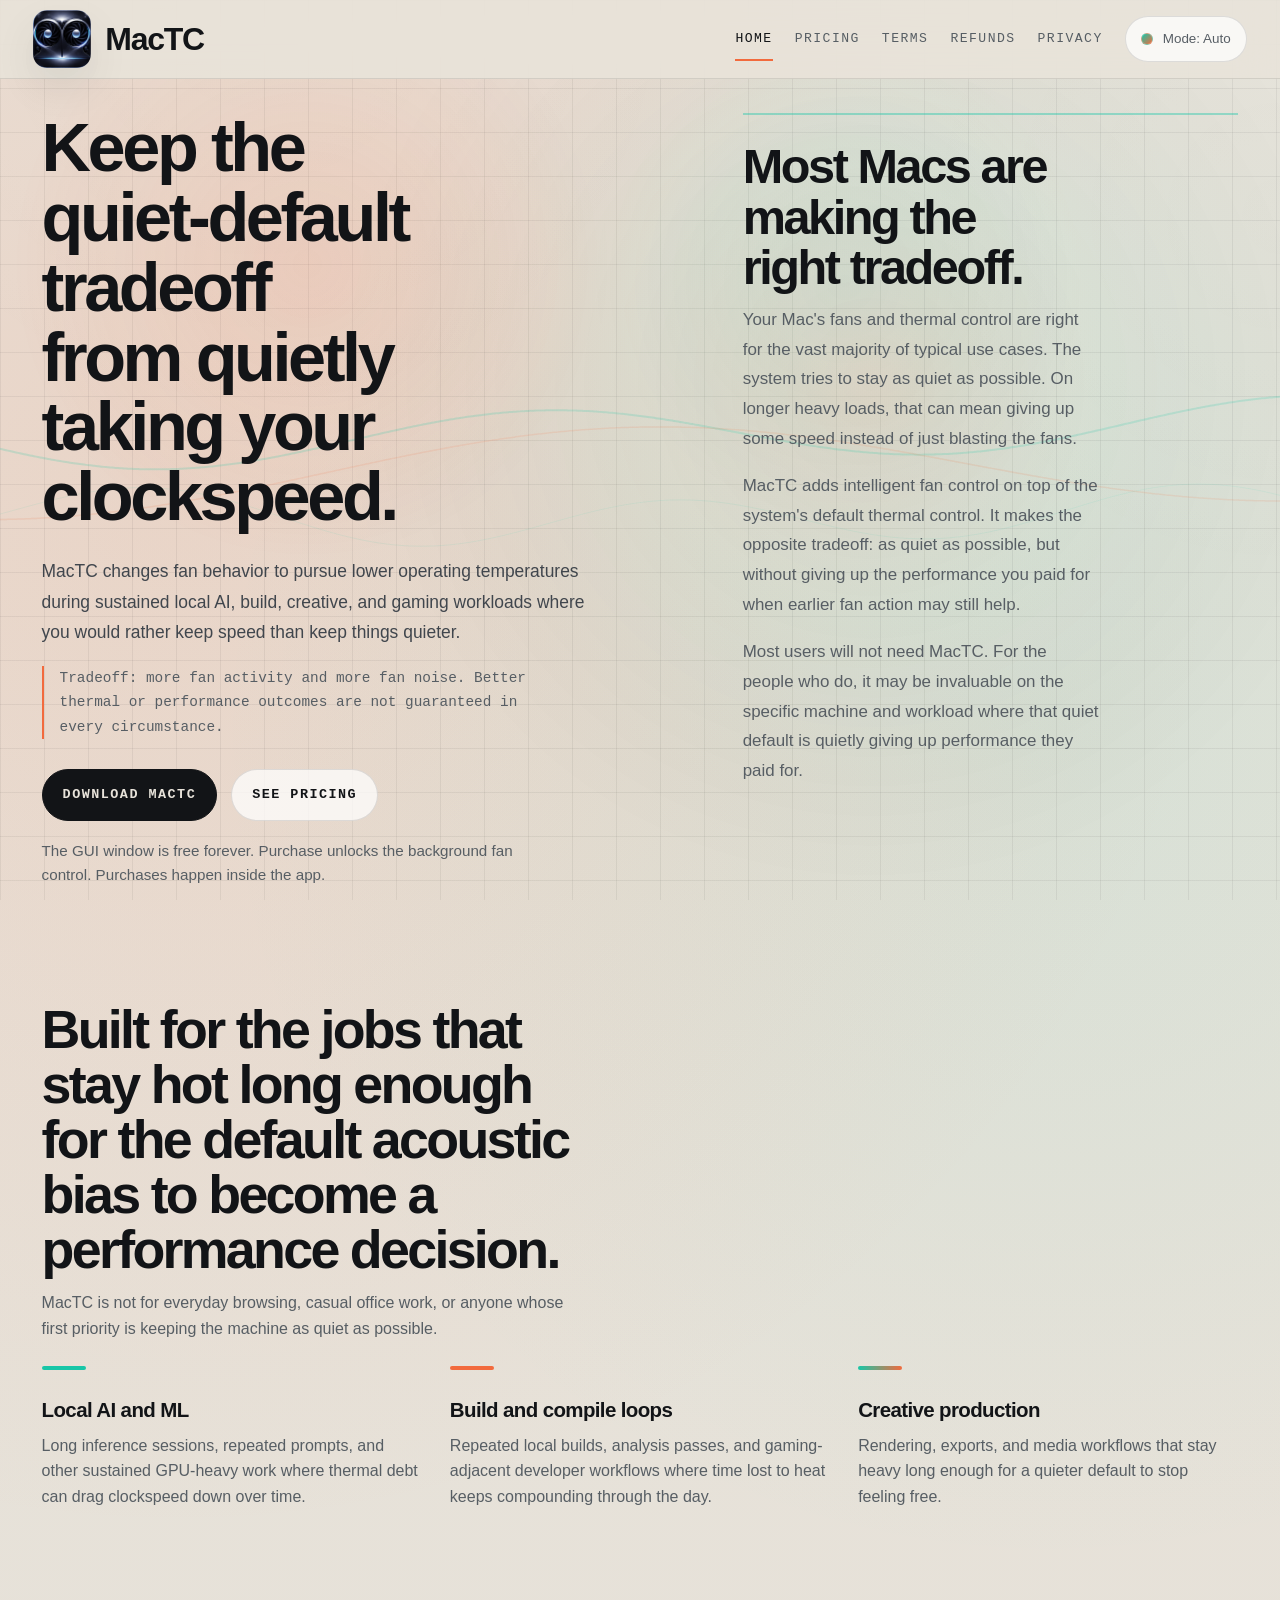
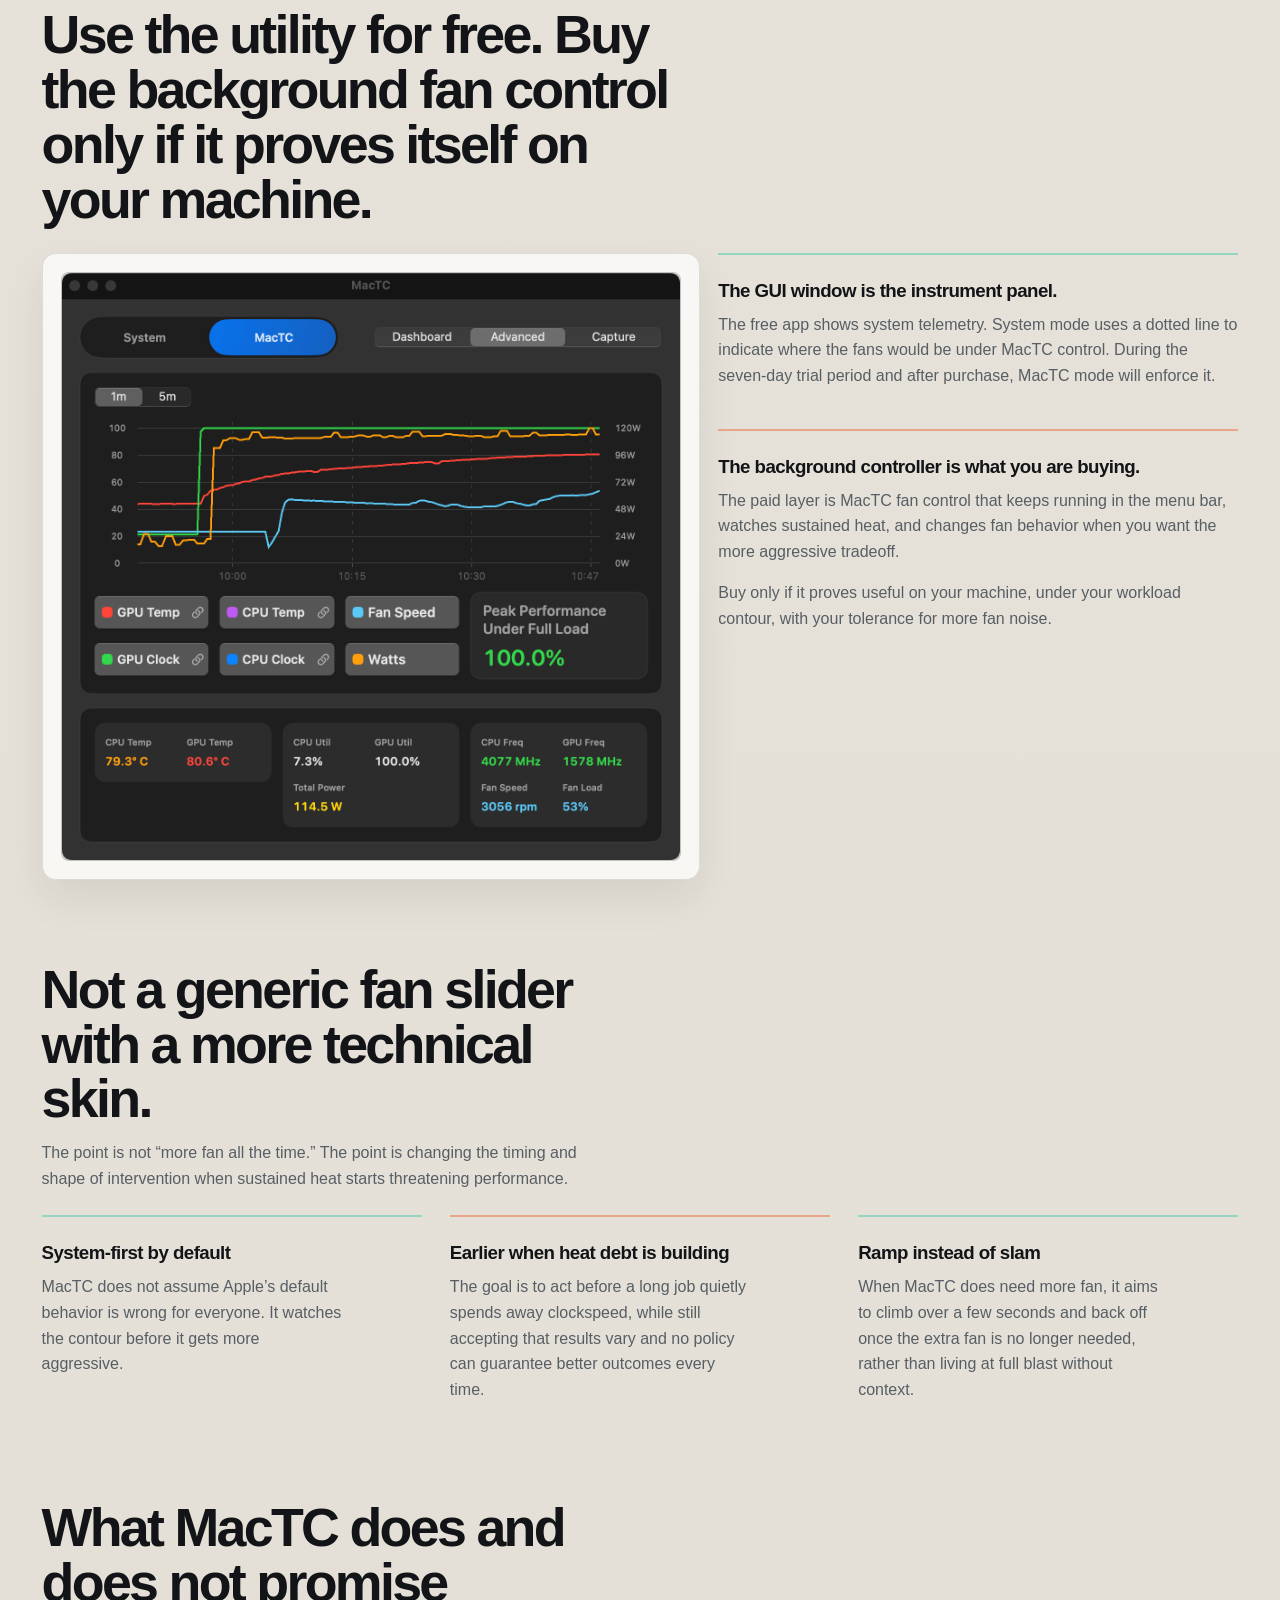
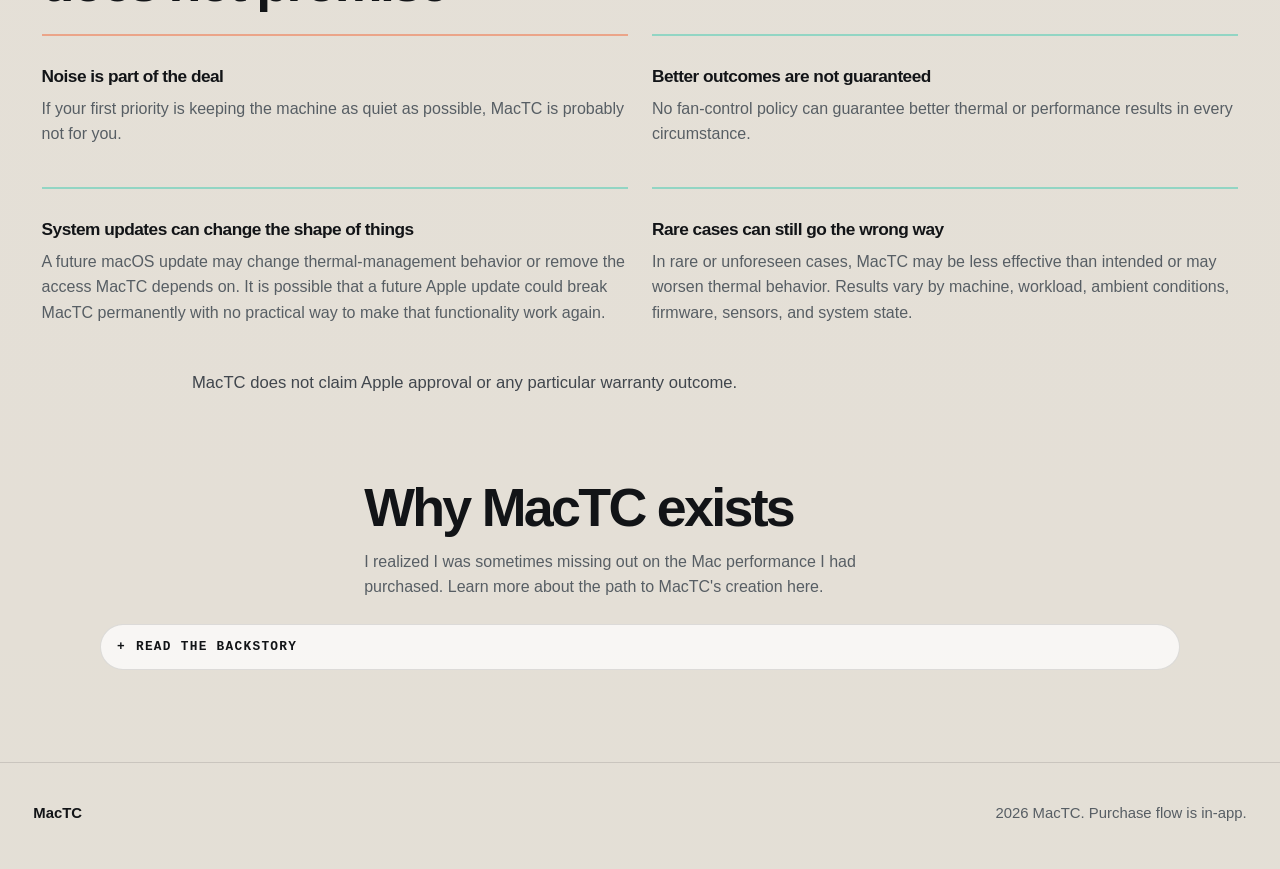
==== commit 0d5aa513: "build 348 public release" ====
--- a/index.html
+++ b/index.html
@@ -1,374 +1,369 @@
 <!doctype html>
 <html lang="en">
-    <head>
-        <meta charset="UTF-8" />
-        <meta name="viewport" content="width=device-width, initial-scale=1.0" />
-        <title>MacTC | Thermal Control For Serious Mac Workloads</title>
-        <meta
-            name="description"
-            content="MacTC is for Mac users who prefer more fan activity and noise over giving up speed during sustained local AI, build, and creative workloads. Results vary."
-        />
-        <meta name="theme-color" content="#1f1814" />
-        <link rel="stylesheet" href="assets/css/site.css" />
-        <script defer src="assets/js/site.js"></script>
-    </head>
-    <body>
-        <header class="site-header">
-            <div class="container header-inner">
-                <a class="brand" href="index.html" aria-label="MacTC home">
-                    <span class="brand-mark">MT</span>
-                    <span class="brand-text">MacTC</span>
-                </a>
-                <div class="nav-tools">
-                    <nav class="main-nav" aria-label="Main navigation">
-                        <a href="index.html">Home</a>
-                        <a href="pricing.html">Pricing</a>
-                        <a href="terms.html">Terms</a>
-                        <a href="refund.html">Refunds</a>
-                        <a href="privacy.html">Privacy</a>
-                    </nav>
-                    <button
-                        class="theme-toggle"
-                        type="button"
-                        data-theme-toggle
-                    >
-                        <span
-                            class="theme-toggle-pip"
-                            aria-hidden="true"
-                        ></span>
-                        <span data-theme-toggle-label>Mode: Auto</span>
-                    </button>
-                </div>
+  <head>
+    <meta charset="UTF-8" />
+    <meta name="viewport" content="width=device-width, initial-scale=1.0" />
+    <title>MacTC | Thermal Control For Serious Mac Workloads</title>
+    <meta
+      name="description"
+      content="MacTC changes fan behavior to pursue lower operating temperatures during sustained local AI, build, and creative workloads, typically with more fan activity and more fan noise. Results vary."
+    />
+    <meta name="theme-color" content="#07090b" />
+    <link rel="stylesheet" href="assets/css/site.css" />
+    <script defer src="assets/js/site.js"></script>
+  </head>
+  <body>
+    <header class="site-header">
+      <div class="container header-inner">
+        <a class="brand" href="index.html" aria-label="MacTC home">
+          <span class="brand-mark">
+            <img
+              src="assets/images/mactc-app-icon.png"
+              alt=""
+              class="brand-icon"
+            />
+          </span>
+          <span class="brand-text">MacTC</span>
+        </a>
+        <div class="nav-tools">
+          <nav class="main-nav" aria-label="Main navigation">
+            <a href="index.html">Home</a>
+            <a href="pricing.html">Pricing</a>
+            <a href="terms.html">Terms</a>
+            <a href="refund.html">Refunds</a>
+            <a href="privacy.html">Privacy</a>
+          </nav>
+          <button class="theme-toggle" type="button" data-theme-toggle>
+            <span class="theme-toggle-pip" aria-hidden="true"></span>
+            <span data-theme-toggle-label>Mode: Auto</span>
+          </button>
+        </div>
+      </div>
+    </header>
+
+    <main>
+      <section class="hero reveal">
+        <div class="hero-backdrop" aria-hidden="true">
+          <canvas class="thermal-canvas" id="thermalCanvas"></canvas>
+        </div>
+        <div class="container container-wide hero-layout">
+          <div>
+            <h1>
+              Keep the quiet-default tradeoff from quietly taking your
+              clockspeed.
+            </h1>
+            <p class="hero-copy">
+              MacTC changes fan behavior to pursue lower operating temperatures
+              during sustained local AI, build, creative, and gaming workloads
+              where you would rather keep speed than keep things quieter.
+            </p>
+            <p class="hero-tradeoff">
+              Tradeoff: more fan activity and more fan noise. Better thermal or
+              performance outcomes are not guaranteed in every circumstance.
+            </p>
+            <div class="hero-actions">
+              <a
+                class="btn btn-primary"
+                href="downloads/MacTC-beta-v1.0-b347.pkg"
+                >Download MacTC</a
+              >
+              <a class="btn btn-secondary" href="pricing.html">See pricing</a>
             </div>
-        </header>
-
-        <main>
-            <section class="hero reveal">
-                <div class="container hero-grid">
-                    <div>
-                        <p class="eyebrow">THERMAL CONTROL FOR REAL WORKLOADS</p>
-                        <h1>
-                            When staying quiet starts costing the performance you
-                            paid for.
-                        </h1>
-                        <p class="hero-copy">
-                            Most Macs are making the right tradeoff most of the
-                            time. MacTC is for the workloads where staying quieter
-                            starts giving up speed you would rather keep. It changes
-                            fan behavior to pursue lower operating temperatures
-                            during sustained work, typically with more fan activity
-                            and more fan noise.
-                        </p>
-                        <div class="hero-actions">
-                            <a
-                                class="btn btn-primary"
-                                href="downloads/MacTC-beta-v1.0-b347.pkg"
-                                >Download MacTC</a
-                            >
-                            <a class="btn btn-secondary" href="pricing.html"
-                                >See pricing</a
-                            >
-                        </div>
-                        <p class="hero-note">
-                            The GUI window is free forever. Purchase unlocks the
-                            background fan control. Purchases are handled inside the
-                            app.
-                        </p>
-                    </div>
-                    <aside class="hero-card dossier-card">
-                        <p class="eyebrow">THE SHORT VERSION</p>
-                        <h2>Most Macs are making the right tradeoff.</h2>
-                        <div class="hero-summary">
-                            <p>
-                                Your Mac's fans and thermal control are right for
-                                the vast majority of typical use cases. The system
-                                tries to stay as quiet as possible. On longer heavy
-                                loads, that can mean giving up some speed instead of
-                                just blasting the fans.
-                            </p>
-                            <p>
-                                MacTC adds an intelligent fan algorithm on top of
-                                the system's default thermal control. It makes the
-                                opposite tradeoff: as quiet as possible, but
-                                without giving up the performance you paid for when
-                                earlier fan action may still help.
-                            </p>
-                            <p>
-                                Most users will not need MacTC. The people who do
-                                may find it invaluable for enjoying more of the
-                                performance they paid for on their specific machine
-                                and workload.
-                            </p>
-                        </div>
-                    </aside>
-                </div>
-            </section>
-
-            <section class="container section reveal">
-                <div class="section-heading">
-                    <p class="eyebrow">FREE WINDOW, PAID CONTROL</p>
-                    <h2>
-                        Use the GUI for free. Buy the background fan control
-                        only if you want it.
-                    </h2>
-                    <p>
-                        MacTC has a free utility window and a paid background
-                        fan-control mode in the same app. The window shows you
-                        what is happening right now. The paid side is the
-                        control logic that can live quietly in the menu bar and
-                        keep working in the background.
-                    </p>
-                </div>
-                <div class="product-split-grid">
-                    <figure class="product-shot">
-                        <img
-                            src="assets/images/mactc-gui-window.png"
-                            alt="MacTC utility window showing live chart, metrics, and mode controls"
-                        />
-                        <figcaption>
-                            The utility window is free forever. In demo or
-                            System mode it also shows what the fan-control side
-                            would be doing.
-                        </figcaption>
-                    </figure>
-                    <div class="split-copy">
-                        <article class="split-card">
-                            <p class="eyebrow">FREE FOREVER</p>
-                            <h3>The GUI window is a utility.</h3>
-                            <p>
-                                Open the window whenever you want current
-                                temperatures, clocks, fan behavior, and the live
-                                graph. If you just want visibility into what
-                                your Mac is doing, that stays free.
-                            </p>
-                        </article>
-                        <article class="split-card">
-                            <p class="eyebrow">THE PRODUCT</p>
-                            <h3>
-                                The background fan control is what you are
-                                buying.
-                            </h3>
-                            <p>
-                                That is the part that can live in the menu bar,
-                                run indefinitely in the background, and change
-                                fan behavior when you want the more aggressive
-                                tradeoff. Buy only if that control proves useful
-                                on your machine.
-                            </p>
-                        </article>
-                    </div>
-                </div>
-            </section>
-
-            <section class="container section reveal">
-                <div class="section-heading compact">
-                    <p class="eyebrow">THE BACKSTORY</p>
-                    <h2>Why this exists</h2>
-                    <p>
-                        I realized I was not enjoying the performance I had paid
-                        for. The full story is here if you care about the path
-                        from that realization to MacTC.
-                    </p>
-                </div>
-                <details class="story-disclosure">
-                    <summary>Read the backstory</summary>
-                    <article class="story-card story-card-featured">
-                        <p>
-                            I've been using a number of LLMs on my M4 Max
-                            MacBook Pro using the amazing
-                            <a href="https://lmstudio.ai/" rel="noreferrer"
-                                >LM Studio</a
-                            >. I noticed some sustained workloads seemed to get
-                            slower and slower. This is easy to detect in an LLM
-                            harness like LM Studio where it can show you the
-                            tokens per second (t/s) rate after every response.
-                            When I ran a bunch of queries back to back on some
-                            models, the fans would spin up as expected, but I
-                            noticed my t/s falling off substantially. Using the
-                            outstanding
-                            <a
-                                href="https://github.com/metaspartan/mactop"
-                                rel="noreferrer"
-                                >mactop</a
-                            >
-                            tool (<code>brew install mactop</code>), I
-                            immediately saw that the GPU clock speed was
-                            starting at 100%, and then progressively dropping
-                            several minutes into long-running jobs. While I had
-                            paid an extra $300 to jump from the available
-                            32-core GPU to 40 cores, under a few minutes of
-                            heavy load, I was left with a 24-core GPU's worth
-                            of performance!
-                        </p>
-                        <p>
-                            I experimented with some of the available Mac apps
-                            for adjusting the fans. What I found was that for my
-                            GPU-heavy LLM workloads, the set-it-and-forget-it
-                            fan options were sometimes needlessly noisy and yet
-                            still wouldn't prevent all thermal throttling in
-                            cases where just blasting the fans at 100% did help.
-                            Nobody wants a noisy machine, and Apple did a
-                            fantastic job with their tradeoffs,
-                            <em>to a point.</em> But I wanted the performance I
-                            bought, and if achieving that was sometimes louder,
-                            that was the trade-off I was willing to make.
-                        </p>
-                        <p>
-                            After a lengthy investigation of how my system
-                            handled power, heat, clocks, and fans, I found that
-                            the "fixed fan % based on temp" model is simply
-                            unsuited for heavy loads lasting more than a few
-                            minutes. The system has an inherent notion of the
-                            thermal soak properties of the SoC. In practice this
-                            means my Mac was quite lazy about ramping up the
-                            fans initially even when the CPU/GPU shot past
-                            90&deg;C, and it did not throttle speeds early. But
-                            if that heat load continues for a couple minutes,
-                            the fans will happily sit at (in my particular
-                            system's case) 62% of max fan speed while reducing
-                            the clock speeds and hence performance.
-                        </p>
-                        <p>
-                            That is the problem I set out to solve for at least
-                            some workloads with MacTC. It defers to the system's
-                            fan choices by default, but when it observes power
-                            and heat rising, it should attempt to front-run that
-                            heat debt with more fan earlier, while still being
-                            as quiet as possible. And when thermal throttling
-                            begins, it will take the fans to full speed only for
-                            as long as it takes to end the throttling, and then
-                            attempt to fall off to the lowest fan speed that can
-                            sustain full performance. And even when it does run
-                            the fans full blast, it tries not to slam them
-                            straight to 100%. It tries to ramp up and down over
-                            a few seconds. In normal use, this will tend to give
-                            the experience of noticing "oh my fans are on,"
-                            versus "wow my fans just came on." Nobody wants to
-                            be annoyed by fan noise, but for anyone who finds
-                            the idea of running slowly when it might be
-                            prevented, MacTC is for you.
-                        </p>
-                    </article>
-                </details>
-            </section>
-
-            <section class="container section reveal">
-                <div class="section-heading compact">
-                    <p class="eyebrow">PRODUCT CAVEATS</p>
-                    <h2>What MacTC does and does not promise</h2>
-                    <p>
-                        The GUI window is free forever. The paid product is the
-                        background fan control that can run in the background
-                        and live in the menu bar.
-                    </p>
-                    <p>
-                        When that control is enabled, MacTC changes fan
-                        behavior to pursue lower operating temperatures,
-                        typically with more fan activity and more fan noise.
-                        Results vary by Mac model, firmware, workload, sensors,
-                        ambient conditions, and system state. No fan-control
-                        policy can guarantee better thermal or performance
-                        outcomes in every circumstance, and in rare or
-                        unforeseen cases MacTC may be less effective than
-                        intended or may worsen thermal behavior.
-                    </p>
-                </div>
-            </section>
-
-            <section class="container section reveal">
-                <div class="section-heading">
-                    <p class="eyebrow">WHY IT FEELS DIFFERENT</p>
-                    <h2>
-                        It is not just "fan percent by temperature" with a
-                        different paint job
-                    </h2>
-                </div>
-                <div class="feature-grid">
-                    <article class="feature-card">
-                        <h3>System-first by default</h3>
-                        <p>
-                            MacTC does not assume Apple's default behavior is
-                            wrong for everyone. It watches for rising power,
-                            heat, and soak before it becomes more aggressive.
-                        </p>
-                    </article>
-                    <article class="feature-card">
-                        <h3>Earlier intervention when heat debt is building</h3>
-                        <p>
-                            The goal is to front-run the kind of sustained load
-                            that can drag clocks down later, while still
-                            accepting that results vary and better outcomes are
-                            not guaranteed in every circumstance.
-                        </p>
-                    </article>
-                    <article class="feature-card">
-                        <h3>Ramp instead of slam</h3>
-                        <p>
-                            When MacTC does need more fan, it aims to climb over
-                            a few seconds and back off once performance settles,
-                            rather than living at full blast all the time.
-                        </p>
-                    </article>
-                </div>
-            </section>
-
-            <section class="container section reveal">
-                <div class="section-heading">
-                    <p class="eyebrow">WORKFLOW</p>
-                    <h2>What using MacTC usually looks like</h2>
-                </div>
-                <ol class="steps">
-                    <li>
-                        <span>1</span>
-                        <div>
-                            <h3>Try the free window on a real workload first</h3>
-                            <p>
-                                Open MacTC during a long local model run, build,
-                                or render and use the free GUI to see what your
-                                machine is doing in real time.
-                            </p>
-                        </div>
-                    </li>
-                    <li>
-                        <span>2</span>
-                        <div>
-                            <h3>
-                                If you want active control, let the menubar
-                                controller run in the background
-                            </h3>
-                            <p>
-                                That is the paid side: the fan-control logic
-                                that can keep watching the workload contour and
-                                react when sustained heat starts costing speed.
-                            </p>
-                        </div>
-                    </li>
-                    <li>
-                        <span>3</span>
-                        <div>
-                            <h3>
-                                Decide if the tradeoff is worth it on your
-                                machine
-                            </h3>
-                            <p>
-                                Buy only if the background fan control proves
-                                worthwhile for your machine, your workload, and
-                                your tolerance for more fan noise.
-                            </p>
-                        </div>
-                    </li>
-                </ol>
-            </section>
-        </main>
-
-        <footer class="site-footer">
-            <div class="container footer-inner">
-                <p class="footer-brand">MacTC</p>
-                <p class="footer-meta">
-                    <span data-year></span> MacTC. Built for macOS utility
-                    workflows.
-                </p>
-            </div>
-        </footer>
-    </body>
+            <p class="hero-note">
+              The GUI window is free forever. Purchase unlocks the background
+              fan control. Purchases happen inside the app.
+            </p>
+          </div>
+
+          <aside class="hero-brief">
+            <h2>Most Macs are making the right tradeoff.</h2>
+            <p>
+              Your Mac's fans and thermal control are right for the vast
+              majority of typical use cases. The system tries to stay as quiet
+              as possible. On longer heavy loads, that can mean giving up some
+              speed instead of just blasting the fans.
+            </p>
+            <p>
+              MacTC adds intelligent fan control on top of the system's default
+              thermal control. It makes the opposite tradeoff: as quiet as
+              possible, but without giving up the performance you paid for when
+              earlier fan action may still help.
+            </p>
+            <p>
+              Most users will not need MacTC. For the people who do, it may be
+              invaluable on the specific machine and workload where that quiet
+              default is quietly giving up performance they paid for.
+            </p>
+          </aside>
+        </div>
+      </section>
+
+      <section class="container container-wide section reveal">
+        <div class="section-heading compact">
+          <h2>
+            Built for the jobs that stay hot long enough for the default
+            acoustic bias to become a performance decision.
+          </h2>
+          <p>
+            MacTC is not for everyday browsing, casual office work, or anyone
+            whose first priority is keeping the machine as quiet as possible.
+          </p>
+        </div>
+        <div class="workload-grid">
+          <article class="workload-block">
+            <h3>Local AI and ML</h3>
+            <p>
+              Long inference sessions, repeated prompts, and other sustained
+              GPU-heavy work where thermal debt can drag clockspeed down over
+              time.
+            </p>
+          </article>
+
+          <article class="workload-block">
+            <h3>Build and compile loops</h3>
+            <p>
+              Repeated local builds, analysis passes, and gaming-adjacent
+              developer workflows where time lost to heat keeps compounding
+              through the day.
+            </p>
+          </article>
+
+          <article class="workload-block">
+            <h3>Creative production</h3>
+            <p>
+              Rendering, exports, and media workflows that stay heavy long
+              enough for a quieter default to stop feeling free.
+            </p>
+          </article>
+        </div>
+      </section>
+
+      <section class="container container-wide section reveal">
+        <div class="section-heading">
+          <h2>
+            Use the utility for free. Buy the background fan control only if it
+            proves itself on your machine.
+          </h2>
+        </div>
+
+        <div class="product-rail product-rail-open">
+          <figure class="product-shot" data-product-shot>
+            <img
+              class="product-shot-image product-shot-image-primary"
+              src="assets/images/mactc-gui-window.png"
+              alt="MacTC utility window showing live chart, metrics, and mode controls"
+            />
+            <img
+              class="product-shot-image product-shot-image-secondary"
+              src="assets/images/mactc-gui-window-advanced.png"
+              alt=""
+              aria-hidden="true"
+            />
+          </figure>
+
+          <div class="split-copy split-copy-open">
+            <article class="split-block" data-shot-target="advanced">
+              <h3>The GUI window is the instrument panel.</h3>
+              <p>
+                The free app shows system telemetry. System mode uses a dotted
+                line to indicate where the fans would be under MacTC control.
+                During the seven-day trial period and after purchase, MacTC mode
+                will enforce it.
+              </p>
+            </article>
+
+            <article
+              class="split-block split-block-paid"
+              data-shot-target="default"
+            >
+              <h3>The background controller is what you are buying.</h3>
+              <p>
+                The paid layer is MacTC fan control that keeps running in the
+                menu bar, watches sustained heat, and changes fan behavior when
+                you want the more aggressive tradeoff.
+              </p>
+              <p>
+                Buy only if it proves useful on your machine, under your
+                workload contour, with your tolerance for more fan noise.
+              </p>
+            </article>
+          </div>
+        </div>
+      </section>
+
+      <section class="container container-wide section reveal">
+        <div class="section-heading compact">
+          <h2>Not a generic fan slider with a more technical skin.</h2>
+          <p>
+            The point is not “more fan all the time.” The point is changing the
+            timing and shape of intervention when sustained heat starts
+            threatening performance.
+          </p>
+        </div>
+
+        <div class="approach-grid approach-grid-open">
+          <article class="feature-block">
+            <h3>System-first by default</h3>
+            <p>
+              MacTC does not assume Apple’s default behavior is wrong for
+              everyone. It watches the contour before it gets more aggressive.
+            </p>
+          </article>
+
+          <article class="feature-block">
+            <h3>Earlier when heat debt is building</h3>
+            <p>
+              The goal is to act before a long job quietly spends away
+              clockspeed, while still accepting that results vary and no policy
+              can guarantee better outcomes every time.
+            </p>
+          </article>
+
+          <article class="feature-block">
+            <h3>Ramp instead of slam</h3>
+            <p>
+              When MacTC does need more fan, it aims to climb over a few seconds
+              and back off once the extra fan is no longer needed, rather than
+              living at full blast without context.
+            </p>
+          </article>
+        </div>
+      </section>
+
+      <section class="container container-wide section reveal">
+        <div class="section-heading compact">
+          <h2>What MacTC does and does not promise</h2>
+        </div>
+
+        <div class="caveat-grid caveat-grid-open">
+          <article class="caveat-block caveat-block-warning">
+            <h3>Noise is part of the deal</h3>
+            <p>
+              If your first priority is keeping the machine as quiet as
+              possible, MacTC is probably not for you.
+            </p>
+          </article>
+
+          <article class="caveat-block">
+            <h3>Better outcomes are not guaranteed</h3>
+            <p>
+              No fan-control policy can guarantee better thermal or performance
+              results in every circumstance.
+            </p>
+          </article>
+
+          <article class="caveat-block">
+            <h3>System updates can change the shape of things</h3>
+            <p>
+              A future macOS update may change thermal-management behavior or
+              remove the access MacTC depends on. It is possible that a future
+              Apple update could break MacTC permanently with no practical way
+              to make that functionality work again.
+            </p>
+          </article>
+
+          <article class="caveat-block">
+            <h3>Rare cases can still go the wrong way</h3>
+            <p>
+              In rare or unforeseen cases, MacTC may be less effective than
+              intended or may worsen thermal behavior. Results vary by machine,
+              workload, ambient conditions, firmware, sensors, and system state.
+            </p>
+          </article>
+        </div>
+        <p class="caveat-footer">
+          MacTC does not claim Apple approval or any particular warranty
+          outcome.
+        </p>
+      </section>
+
+      <section class="container container-wide section reveal">
+        <div class="section-heading compact story-heading">
+          <h2>Why MacTC exists</h2>
+          <p>
+            I realized I was sometimes missing out on the Mac performance I had
+            purchased. Learn more about the path to MacTC's creation here.
+          </p>
+        </div>
+        <div class="story-disclosure-wrap">
+          <details class="story-disclosure">
+            <summary>Read the backstory</summary>
+            <article class="story-card">
+              <p>
+                I've been using a number of LLMs on my M4 Max MacBook Pro using
+                the amazing
+                <a href="https://lmstudio.ai/" rel="noreferrer">LM Studio</a>. I
+                noticed some sustained workloads seemed to get slower and
+                slower. This is easy to detect in an LLM harness like LM Studio
+                where it can show you the tokens per second (t/s) rate after
+                every response. When I ran a bunch of queries back to back on
+                some models, the fans would spin up as expected, but I noticed
+                my t/s falling off substantially. Using the outstanding
+                <a href="https://github.com/metaspartan/mactop" rel="noreferrer"
+                  >mactop</a
+                >
+                tool (<code>brew install mactop</code>), I immediately saw that
+                the GPU clockspeed was starting at 100%, and then progressively
+                dropping several minutes into long-running jobs. While I had
+                paid an extra $300 to jump from the available 32-core GPU to 40
+                cores, under a few minutes of heavy load, I was sometimes left
+                with a 24-core GPU's worth of performance.
+              </p>
+              <p>
+                I experimented with some of the available Mac apps for adjusting
+                the fans. What I found was that for my GPU-heavy LLM workloads,
+                the set-it-and-forget-it fan options were sometimes noisy, and
+                still would not prevent all thermal throttling in cases where
+                blasting the fans at 100% did help. Nobody wants a noisy
+                machine, and Apple did a fantastic job with their tradeoffs, to
+                a point. But I wanted the performance I bought, and if achieving
+                that was sometimes louder, that was the tradeoff I was willing
+                to make.
+              </p>
+              <p>
+                After a lengthy investigation of how my system handled power,
+                heat, clockspeed, and fans, I found that the
+                fixed-fan-percent-by-temperature model is simply unsuited for
+                some heavy loads lasting more than a few minutes. The system has
+                an inherent notion of the thermal soak properties of the SoC. In
+                practice this means my Mac was quite lazy about ramping up the
+                fans initially even when the CPU and GPU shot past 90&deg;C, and
+                it did not throttle speeds early. But if that heat load
+                continued for a couple minutes, the fans would happily sit at a
+                middling speed while reducing clockspeed and hence performance.
+              </p>
+              <p>
+                That is the problem I set out to solve for at least some
+                workloads with MacTC. It defers to the system's fan choices by
+                default, but when it observes power and heat rising, it should
+                try to front-run that heat debt with more fan earlier, while
+                still being as quiet as possible. And when thermal throttling
+                begins, it will take the fans higher only for as long as it
+                takes to end the throttling, and then attempt to fall off to the
+                lowest fan speed that can sustain full performance.
+              </p>
+              <p>
+                When MacTC does increase fan speed, it deliberately takes a few
+                seconds. Ideally, the end result at your desk is the difference
+                between noticing "oh, my fans are on," and "wow, my fans just
+                came on." That small whoosh turns out to be really aggravating
+                all by itself. As it came together, I immediately understood
+                this was an app worth sharing with others. I hope it can benefit
+                you as much as it benefitted me during testing.
+              </p>
+            </article>
+          </details>
+        </div>
+      </section>
+    </main>
+
+    <footer class="site-footer">
+      <div class="container footer-inner">
+        <p class="footer-brand">MacTC</p>
+        <p class="footer-meta">
+          <span data-year></span> MacTC. Purchase flow is in-app.
+        </p>
+      </div>
+    </footer>
+  </body>
 </html>
--- a/assets/css/site.css
+++ b/assets/css/site.css
@@ -1,874 +1,1120 @@
 :root {
-    color-scheme: light;
-    --bg: #f3ede3;
-    --bg-elevated: #fbf7f0;
-    --surface: #f7f1e7;
-    --surface-muted: #ece2d4;
-    --ink: #1c1713;
-    --muted: #5f554a;
-    --line: #d1c2af;
-    --line-strong: #9f8f7c;
-    --accent: #cb7338;
-    --accent-strong: #a95520;
-    --accent-cool: #2d8f95;
-    --accent-cool-strong: #1f6f74;
-    --ring: #d69352;
-    --shadow: none;
-    --shadow-soft: none;
-    --bg-glow-a: rgba(203, 115, 56, 0.09);
-    --bg-glow-b: rgba(45, 143, 149, 0.05);
-    --header-border: rgba(95, 85, 74, 0.24);
-    --header-bg: rgba(243, 237, 227, 0.92);
-    --brand-mark-border: rgba(95, 85, 74, 0.4);
-    --brand-mark-bg: rgba(255, 255, 255, 0.34);
-    --btn-primary-shadow: none;
-    --btn-primary-text: #fff8f1;
-    --btn-secondary-border: rgba(95, 85, 74, 0.24);
-    --btn-secondary-bg: rgba(255, 255, 255, 0.34);
-    --step-chip-border: rgba(95, 85, 74, 0.24);
-    --step-chip-bg: rgba(255, 255, 255, 0.4);
-    --footer-border: rgba(95, 85, 74, 0.2);
-    --hero-panel-bg: rgba(255, 255, 255, 0.28);
-    --radius: 3px;
+  color-scheme: light;
+  --bg: #e8e3da;
+  --bg-elevated: #f3efe7;
+  --panel: rgba(255, 255, 255, 0.72);
+  --panel-strong: rgba(255, 255, 255, 0.9);
+  --ink: #121417;
+  --muted: #575e64;
+  --muted-strong: #40464d;
+  --line: rgba(18, 20, 23, 0.12);
+  --line-strong: rgba(18, 20, 23, 0.22);
+  --grid-line: rgba(18, 20, 23, 0.06);
+  --accent-hot: #f26a3d;
+  --accent-hot-strong: #ff8853;
+  --accent-cool: #18c6a7;
+  --accent-cool-strong: #0fae92;
+  --ring: rgba(242, 106, 61, 0.42);
+  --hero-haze-a: rgba(242, 106, 61, 0.12);
+  --hero-haze-b: rgba(24, 198, 167, 0.08);
+  --header-bg: rgba(232, 227, 218, 0.82);
+  --header-border: rgba(18, 20, 23, 0.1);
+  --footer-border: rgba(18, 20, 23, 0.12);
+  --step-chip-bg: rgba(18, 20, 23, 0.04);
+  --step-chip-border: rgba(18, 20, 23, 0.12);
+  --shadow: 0 18px 40px rgba(18, 20, 23, 0.08);
+  --radius: 14px;
+  --radius-tight: 8px;
 }
 
 :root[data-theme="dark"] {
+  color-scheme: dark;
+  --bg: #07090b;
+  --bg-elevated: #0d1115;
+  --panel: rgba(12, 16, 21, 0.76);
+  --panel-strong: rgba(17, 22, 27, 0.94);
+  --ink: #edf1f4;
+  --muted: #9ca6ae;
+  --muted-strong: #c7cdd2;
+  --line: rgba(255, 255, 255, 0.11);
+  --line-strong: rgba(255, 255, 255, 0.21);
+  --grid-line: rgba(255, 255, 255, 0.045);
+  --accent-hot: #ff7443;
+  --accent-hot-strong: #ff9467;
+  --accent-cool: #18d0b0;
+  --accent-cool-strong: #5fe4cc;
+  --ring: rgba(255, 116, 67, 0.45);
+  --hero-haze-a: rgba(255, 116, 67, 0.17);
+  --hero-haze-b: rgba(24, 208, 176, 0.1);
+  --header-bg: rgba(7, 9, 11, 0.72);
+  --header-border: rgba(255, 255, 255, 0.08);
+  --footer-border: rgba(255, 255, 255, 0.09);
+  --step-chip-bg: rgba(255, 255, 255, 0.03);
+  --step-chip-border: rgba(255, 255, 255, 0.1);
+  --shadow: 0 20px 48px rgba(0, 0, 0, 0.34);
+}
+
+@media (prefers-color-scheme: dark) {
+  :root:not([data-theme]) {
     color-scheme: dark;
-    --bg: #1f1814;
-    --bg-elevated: #261e1a;
-    --surface: #2a211c;
-    --surface-muted: #342923;
-    --ink: #f1ebe5;
-    --muted: #b5aca0;
-    --line: #4a3d33;
-    --line-strong: #6c5a4c;
-    --accent: #ec8d4d;
-    --accent-strong: #f2a56f;
-    --accent-cool: #5ab7bf;
-    --accent-cool-strong: #8cd2d5;
-    --ring: #f1b06f;
-    --shadow: none;
-    --shadow-soft: none;
-    --bg-glow-a: rgba(236, 141, 77, 0.06);
-    --bg-glow-b: rgba(90, 183, 191, 0.05);
-    --header-border: rgba(181, 172, 160, 0.17);
-    --header-bg: rgba(31, 24, 20, 0.95);
-    --brand-mark-border: rgba(181, 172, 160, 0.26);
-    --brand-mark-bg: rgba(255, 255, 255, 0.015);
-    --btn-primary-shadow: none;
-    --btn-primary-text: #fff5eb;
-    --btn-secondary-border: rgba(181, 172, 160, 0.18);
-    --btn-secondary-bg: rgba(255, 255, 255, 0.02);
-    --step-chip-border: rgba(181, 172, 160, 0.18);
+    --bg: #07090b;
+    --bg-elevated: #0d1115;
+    --panel: rgba(12, 16, 21, 0.76);
+    --panel-strong: rgba(17, 22, 27, 0.94);
+    --ink: #edf1f4;
+    --muted: #9ca6ae;
+    --muted-strong: #c7cdd2;
+    --line: rgba(255, 255, 255, 0.11);
+    --line-strong: rgba(255, 255, 255, 0.21);
+    --grid-line: rgba(255, 255, 255, 0.045);
+    --accent-hot: #ff7443;
+    --accent-hot-strong: #ff9467;
+    --accent-cool: #18d0b0;
+    --accent-cool-strong: #5fe4cc;
+    --ring: rgba(255, 116, 67, 0.45);
+    --hero-haze-a: rgba(255, 116, 67, 0.17);
+    --hero-haze-b: rgba(24, 208, 176, 0.1);
+    --header-bg: rgba(7, 9, 11, 0.72);
+    --header-border: rgba(255, 255, 255, 0.08);
+    --footer-border: rgba(255, 255, 255, 0.09);
     --step-chip-bg: rgba(255, 255, 255, 0.03);
-    --footer-border: rgba(181, 172, 160, 0.17);
-    --hero-panel-bg: rgba(255, 255, 255, 0.015);
-}
-
-@media (prefers-color-scheme: dark) {
-    :root:not([data-theme]) {
-        color-scheme: dark;
-        --bg: #1f1814;
-        --bg-elevated: #261e1a;
-        --surface: #2a211c;
-        --surface-muted: #342923;
-        --ink: #f1ebe5;
-        --muted: #b5aca0;
-        --line: #4a3d33;
-        --line-strong: #6c5a4c;
-        --accent: #ec8d4d;
-        --accent-strong: #f2a56f;
-        --accent-cool: #5ab7bf;
-        --accent-cool-strong: #8cd2d5;
-        --ring: #f1b06f;
-        --shadow: none;
-        --shadow-soft: none;
-        --bg-glow-a: rgba(236, 141, 77, 0.06);
-        --bg-glow-b: rgba(90, 183, 191, 0.05);
-        --header-border: rgba(181, 172, 160, 0.17);
-        --header-bg: rgba(31, 24, 20, 0.95);
-        --brand-mark-border: rgba(181, 172, 160, 0.26);
-        --brand-mark-bg: rgba(255, 255, 255, 0.015);
-        --btn-primary-shadow: none;
-        --btn-primary-text: #fff5eb;
-        --btn-secondary-border: rgba(181, 172, 160, 0.18);
-        --btn-secondary-bg: rgba(255, 255, 255, 0.02);
-        --step-chip-border: rgba(181, 172, 160, 0.18);
-        --step-chip-bg: rgba(255, 255, 255, 0.03);
-        --footer-border: rgba(181, 172, 160, 0.17);
-        --hero-panel-bg: rgba(255, 255, 255, 0.015);
-    }
+    --step-chip-border: rgba(255, 255, 255, 0.1);
+    --shadow: 0 20px 48px rgba(0, 0, 0, 0.34);
+  }
 }
 
 * {
-    box-sizing: border-box;
+  box-sizing: border-box;
 }
 
 html,
 body {
-    margin: 0;
-    padding: 0;
+  margin: 0;
+  padding: 0;
+}
+
+html {
+  scroll-behavior: smooth;
 }
 
 body {
-    background:
-        radial-gradient(circle at 8% 18%, var(--bg-glow-a), transparent 36%),
-        radial-gradient(circle at 84% 26%, var(--bg-glow-b), transparent 28%),
-        linear-gradient(180deg, rgba(255, 255, 255, 0.01), rgba(0, 0, 0, 0.04)),
-        var(--bg);
-    color: var(--ink);
-    font-family:
-        "Avenir Next",
-        Avenir,
-        "Segoe UI",
-        "Helvetica Neue",
-        Helvetica,
-        Arial,
-        sans-serif;
-    line-height: 1.6;
+  position: relative;
+  background:
+    radial-gradient(circle at 14% 12%, var(--hero-haze-a), transparent 28%),
+    radial-gradient(circle at 82% 18%, var(--hero-haze-b), transparent 24%),
+    linear-gradient(180deg, rgba(255, 255, 255, 0.015), rgba(0, 0, 0, 0.02)),
+    var(--bg);
+  color: var(--ink);
+  font-family: "Avenir Next", "Helvetica Neue", Helvetica, Arial, sans-serif;
+  line-height: 1.6;
+  overflow-x: hidden;
+}
+
+body::before {
+  content: "";
+  position: fixed;
+  inset: 0;
+  background-image:
+    linear-gradient(var(--grid-line) 1px, transparent 1px),
+    linear-gradient(90deg, var(--grid-line) 1px, transparent 1px);
+  background-size: 44px 44px;
+  pointer-events: none;
+  z-index: -2;
+}
+
+body::after {
+  content: "";
+  position: fixed;
+  inset: 0;
+  background:
+    radial-gradient(
+      circle at 20% 0%,
+      rgba(255, 255, 255, 0.025),
+      transparent 32%
+    ),
+    radial-gradient(
+      circle at 100% 24%,
+      rgba(255, 255, 255, 0.02),
+      transparent 26%
+    );
+  pointer-events: none;
+  z-index: -1;
 }
 
 .container {
-    margin: 0 auto;
-    max-width: 1120px;
-    padding: 0 24px;
+  width: min(1320px, calc(100% - clamp(32px, 4.5vw, 72px)));
+  margin: 0 auto;
+  padding-inline: clamp(2px, 0.35vw, 8px);
+}
+
+.container-wide {
+  width: min(1480px, calc(100% - clamp(32px, 4.5vw, 96px)));
+  padding-inline: clamp(8px, 1vw, 18px);
 }
 
 .content-narrow {
-    max-width: 780px;
+  width: min(900px, calc(100% - clamp(32px, 4.5vw, 72px)));
 }
 
 .site-header {
-    border-bottom: 1px solid var(--header-border);
-    position: sticky;
-    top: 0;
-    backdrop-filter: blur(8px);
-    background: var(--header-bg);
-    z-index: 20;
+  position: sticky;
+  top: 0;
+  z-index: 40;
+  backdrop-filter: blur(18px);
+  background: var(--header-bg);
+  border-bottom: 1px solid var(--header-border);
 }
 
 .header-inner,
 .nav-wrap {
-    display: flex;
-    justify-content: space-between;
-    align-items: center;
-    min-height: 74px;
-    gap: 24px;
+  display: flex;
+  justify-content: space-between;
+  align-items: center;
+  gap: 28px;
+  min-height: 78px;
 }
 
 .nav-tools {
-    display: inline-flex;
-    align-items: center;
-    gap: 26px;
-    flex-wrap: wrap;
+  display: inline-flex;
+  align-items: center;
+  gap: 22px;
+  flex-wrap: wrap;
 }
 
 .brand {
-    color: inherit;
-    display: inline-flex;
-    align-items: center;
-    gap: 12px;
-    text-decoration: none;
+  display: inline-flex;
+  align-items: center;
+  gap: 14px;
+  color: inherit;
+  text-decoration: none;
 }
 
 .brand-mark {
-    display: inline-grid;
-    place-items: center;
-    width: 58px;
-    height: 58px;
-    border-radius: var(--radius);
-    border: 2px solid var(--brand-mark-border);
-    background: var(--brand-mark-bg);
-    font-family: "SF Mono", Menlo, Consolas, monospace;
-    font-size: 1.05rem;
-    font-weight: 700;
-    letter-spacing: 0.08em;
+  display: inline-grid;
+  place-items: center;
+  width: 58px;
+  height: 58px;
+  border-radius: 14px;
+  overflow: hidden;
+  box-shadow: var(--shadow);
+}
+
+.brand-icon {
+  display: block;
+  width: 100%;
+  height: 100%;
+  object-fit: cover;
 }
 
 .brand-text {
-    font-family:
-        "Avenir Next",
-        Avenir,
-        "Segoe UI",
-        "Helvetica Neue",
-        Helvetica,
-        Arial,
-        sans-serif;
-    font-size: 2rem;
-    font-weight: 500;
-    letter-spacing: -0.02em;
-    line-height: 1;
+  font-size: 2rem;
+  font-weight: 600;
+  letter-spacing: -0.04em;
+  line-height: 1;
 }
 
 .main-nav {
-    display: inline-flex;
-    flex-wrap: wrap;
-    gap: 28px;
+  display: inline-flex;
+  gap: 22px;
+  flex-wrap: wrap;
 }
 
 .main-nav a {
-    color: var(--muted);
-    text-decoration: none;
-    font-family: "SF Mono", Menlo, Consolas, monospace;
-    font-weight: 500;
-    font-size: 0.84rem;
-    letter-spacing: 0.1em;
-    text-transform: uppercase;
-    padding: 10px 0;
-    border-bottom: 3px solid transparent;
-    transition:
-        color 140ms ease,
-        border-color 140ms ease;
+  color: var(--muted);
+  text-decoration: none;
+  font-family: "SF Mono", Menlo, Consolas, monospace;
+  font-size: 0.82rem;
+  font-weight: 500;
+  letter-spacing: 0.11em;
+  text-transform: uppercase;
+  padding: 10px 0;
+  border-bottom: 2px solid transparent;
+  transition:
+    color 140ms ease,
+    border-color 140ms ease;
 }
 
 .main-nav a:hover,
 .main-nav a[aria-current="page"] {
-    color: var(--accent-strong);
-    border-bottom-color: var(--accent);
+  color: var(--ink);
+  border-bottom-color: var(--accent-hot);
 }
 
 .theme-toggle {
-    border: 1px solid var(--btn-secondary-border);
-    border-radius: var(--radius);
-    background: var(--btn-secondary-bg);
-    color: var(--muted);
-    display: inline-flex;
-    align-items: center;
-    gap: 10px;
-    padding: 12px 16px;
-    font: inherit;
-    font-size: 0.86rem;
-    font-weight: 500;
-    cursor: pointer;
+  border: 1px solid var(--line);
+  border-radius: 999px;
+  background: var(--panel);
+  color: var(--muted);
+  display: inline-flex;
+  align-items: center;
+  gap: 10px;
+  padding: 11px 15px;
+  font: inherit;
+  font-size: 0.84rem;
+  font-weight: 500;
+  cursor: pointer;
+  transition:
+    transform 140ms ease,
+    background 140ms ease,
+    color 140ms ease;
 }
 
 .theme-toggle:hover {
-    transform: translateY(-1px);
-}
-
-.theme-toggle:focus-visible {
-    outline: 3px solid var(--ring);
-    outline-offset: 2px;
+  transform: translateY(-1px);
+  color: var(--ink);
+}
+
+.theme-toggle:focus-visible,
+.btn:focus-visible,
+.story-disclosure summary:focus-visible {
+  outline: 3px solid var(--ring);
+  outline-offset: 2px;
 }
 
 .theme-toggle-pip {
-    width: 14px;
-    height: 14px;
-    border-radius: 999px;
-    border: 1px solid var(--accent);
-    background: var(--accent);
-    flex-shrink: 0;
+  width: 12px;
+  height: 12px;
+  border-radius: 999px;
+  background: linear-gradient(135deg, var(--accent-cool), var(--accent-hot));
+  border: 1px solid rgba(255, 255, 255, 0.22);
+  flex-shrink: 0;
 }
 
 .hero {
-    padding-top: 100px;
-    padding-bottom: 44px;
-}
-
-.hero-grid {
-    display: grid;
-    grid-template-columns: minmax(0, 1.4fr) minmax(340px, 0.8fr);
-    gap: 56px;
-    align-items: start;
-}
-
-.eyebrow {
-    margin: 0;
-    font-family: "SF Mono", Menlo, Consolas, monospace;
-    font-size: 0.88rem;
-    letter-spacing: 0.16em;
-    color: var(--accent);
+  position: relative;
+  min-height: auto;
+  padding: 34px 0 18px;
+  display: flex;
+  align-items: flex-start;
+  overflow: hidden;
+}
+
+.hero-backdrop {
+  position: absolute;
+  inset: 0;
+  pointer-events: none;
+  background:
+    radial-gradient(circle at 66% 24%, var(--hero-haze-b), transparent 24%),
+    radial-gradient(circle at 24% 22%, var(--hero-haze-a), transparent 26%);
+  opacity: 0.9;
+}
+
+.thermal-canvas {
+  position: absolute;
+  inset: 0;
+  width: 100%;
+  height: 100%;
+}
+
+.hero-layout {
+  position: relative;
+  z-index: 1;
+  display: grid;
+  grid-template-columns: minmax(0, 1.18fr) minmax(420px, 0.9fr);
+  gap: clamp(36px, 4vw, 76px);
+  align-items: start;
+  max-width: 1340px;
+  margin: 0 auto;
+}
+
+.eyebrow,
+.panel-label,
+.signal-label {
+  margin: 0;
+  font-family: "SF Mono", Menlo, Consolas, monospace;
+  text-transform: uppercase;
+  letter-spacing: 0.14em;
 }
 
 h1,
 h2,
 h3 {
-    margin: 0;
-    line-height: 1.03;
+  margin: 0;
+  line-height: 1.02;
 }
 
 h1,
 h2 {
-    font-family:
-        "Avenir Next",
-        Avenir,
-        "Segoe UI",
-        "Helvetica Neue",
-        Helvetica,
-        Arial,
-        sans-serif;
-    letter-spacing: -0.04em;
+  font-family: "Avenir Next", "Helvetica Neue", Helvetica, Arial, sans-serif;
+  letter-spacing: -0.05em;
 }
 
 h3 {
-    font-family:
-        "Avenir Next",
-        Avenir,
-        "Segoe UI",
-        "Helvetica Neue",
-        Helvetica,
-        Arial,
-        sans-serif;
-    letter-spacing: -0.02em;
+  font-family: "Avenir Next", "Helvetica Neue", Helvetica, Arial, sans-serif;
+  letter-spacing: -0.03em;
 }
 
 .hero h1 {
-    margin-top: 28px;
-    font-size: clamp(3.7rem, 8vw, 6.2rem);
-    max-width: 9.4ch;
-    text-wrap: balance;
+  margin-top: 0;
+  max-width: 9.8ch;
+  font-size: clamp(2.45rem, 5.35vw, 4.4rem);
+  text-wrap: balance;
 }
 
 .hero-copy {
-    margin-top: 28px;
-    max-width: 52ch;
-    color: var(--muted);
-    font-size: 1.1rem;
-    line-height: 1.7;
+  margin-top: 24px;
+  max-width: 58ch;
+  color: var(--muted-strong);
+  font-size: 1.09rem;
+  line-height: 1.76;
+}
+
+.hero-tradeoff {
+  margin-top: 16px;
+  max-width: 58ch;
+  padding-left: 16px;
+  border-left: 2px solid var(--accent-hot);
+  color: var(--muted);
+  font-family: "SF Mono", Menlo, Consolas, monospace;
+  font-size: 0.9rem;
+  line-height: 1.7;
 }
 
 .hero-actions {
-    margin-top: 34px;
-    display: flex;
-    flex-wrap: wrap;
-    gap: 14px;
+  margin-top: 30px;
+  display: flex;
+  flex-wrap: wrap;
+  gap: 14px;
 }
 
 .hero-note {
-    margin-top: 18px;
-    color: var(--muted);
-    font-size: 0.94rem;
-    max-width: 58ch;
-}
-
-code {
-    font-family: "SF Mono", Menlo, Consolas, monospace;
-    font-size: 0.9em;
-    padding: 0.08em 0.42em;
-    border-radius: 7px;
-    border: 1px solid var(--btn-secondary-border);
-    background: var(--btn-secondary-bg);
-    color: var(--ink);
-    white-space: nowrap;
+  margin-top: 18px;
+  max-width: 58ch;
+  color: var(--muted);
+  font-size: 0.95rem;
 }
 
 .btn {
-    display: inline-flex;
-    justify-content: center;
-    align-items: center;
-    text-decoration: none;
-    font-family: "SF Mono", Menlo, Consolas, monospace;
-    font-weight: 500;
-    text-transform: uppercase;
-    border-radius: var(--radius);
-    border: 1px solid transparent;
-    padding: 14px 18px;
-    letter-spacing: 0.09em;
-    transition:
-        transform 140ms ease,
-        box-shadow 140ms ease,
-        background 140ms ease,
-        color 140ms ease;
+  display: inline-flex;
+  justify-content: center;
+  align-items: center;
+  gap: 10px;
+  text-decoration: none;
+  font-family: "SF Mono", Menlo, Consolas, monospace;
+  font-size: 0.84rem;
+  font-weight: 600;
+  letter-spacing: 0.11em;
+  text-transform: uppercase;
+  border-radius: 999px;
+  border: 1px solid transparent;
+  padding: 14px 20px;
+  transition:
+    transform 140ms ease,
+    background 140ms ease,
+    color 140ms ease,
+    border-color 140ms ease;
 }
 
 .btn:hover {
-    transform: translateY(-1px);
-}
-
-.btn:focus-visible {
-    outline: 3px solid var(--ring);
-    outline-offset: 2px;
+  transform: translateY(-1px);
 }
 
 .btn-primary {
-    color: var(--btn-primary-text);
-    background: var(--accent);
-    border-color: var(--accent-strong);
-    box-shadow: var(--btn-primary-shadow);
+  background: var(--ink);
+  color: var(--bg);
+  border-color: var(--ink);
 }
 
 .btn-primary:hover {
-    background: var(--accent-strong);
+  background: var(--muted-strong);
+  border-color: var(--muted-strong);
+  color: var(--bg);
+}
+
+:root[data-theme="dark"] .btn-primary {
+  background: linear-gradient(
+    135deg,
+    var(--accent-hot),
+    var(--accent-hot-strong)
+  );
+  color: #111315;
+  border-color: rgba(255, 255, 255, 0.12);
+}
+
+:root[data-theme="dark"] .btn-primary:hover {
+  background: linear-gradient(135deg, var(--accent-hot-strong), #ffab82);
+  border-color: rgba(255, 255, 255, 0.18);
+}
+
+@media (prefers-color-scheme: dark) {
+  :root:not([data-theme]) .btn-primary {
+    background: linear-gradient(
+      135deg,
+      var(--accent-hot),
+      var(--accent-hot-strong)
+    );
+    color: #111315;
+    border-color: rgba(255, 255, 255, 0.12);
+  }
+
+  :root:not([data-theme]) .btn-primary:hover {
+    background: linear-gradient(135deg, var(--accent-hot-strong), #ffab82);
+    border-color: rgba(255, 255, 255, 0.18);
+  }
 }
 
 .btn-secondary {
-    color: var(--ink);
-    border-color: var(--btn-secondary-border);
-    background: var(--btn-secondary-bg);
+  background: var(--panel);
+  color: var(--ink);
+  border-color: var(--line);
 }
 
 .btn-secondary:hover {
-    background: var(--surface-muted);
-}
-
-.hero-card,
-.feature-card,
-.pricing-card,
+  background: var(--panel-strong);
+}
+
+.btn-ghost {
+  background: transparent;
+  color: var(--ink);
+  border-color: var(--line);
+}
+
+.workload-grid,
+.approach-grid,
+.caveat-grid {
+  display: grid;
+}
+
+.product-shot,
 .legal,
-.story-card,
-.product-shot,
-.split-card {
-    border: 1px solid var(--line);
-    border-radius: var(--radius);
-    background: var(--hero-panel-bg);
-    box-shadow: var(--shadow-soft);
-}
-
-.hero-card {
-    padding: 32px 30px 28px;
-    position: relative;
-    overflow: hidden;
-}
-
-.hero-card h2 {
-    font-size: clamp(1.15rem, 2.4vw, 1.5rem);
-    line-height: 1.08;
-    letter-spacing: -0.03em;
-}
-
-.dossier-card::before {
-    content: "";
-    position: absolute;
-    top: 0;
-    left: 0;
-    right: 0;
-    height: 5px;
-    background: linear-gradient(
-        90deg,
-        var(--accent) 0%,
-        #c4b29b 58%,
-        var(--accent-cool) 100%
-    );
-}
-
-.dossier-card .eyebrow {
-    color: var(--muted);
-    margin-bottom: 18px;
-}
-
-.hero-summary {
-    margin-top: 26px;
-    display: grid;
-    gap: 18px;
-}
-
-.hero-summary p {
-    margin: 0;
-    color: var(--muted);
-    font-size: 0.98rem;
-    line-height: 1.7;
-}
-
-.hero-card ul {
-    margin: 20px 0 0;
-    padding: 0;
-    list-style: none;
-}
-
-.hero-card li {
-    position: relative;
-    margin-top: 12px;
-    padding-left: 20px;
-    color: var(--muted);
-}
-
-.hero-card li::before {
-    content: "";
-    position: absolute;
-    left: 0;
-    top: 0.58em;
-    width: 8px;
-    height: 8px;
-    border-radius: 999px;
-    background: var(--accent);
+.pricing-card {
+  border: 1px solid var(--line);
+  border-radius: var(--radius);
+  background:
+    linear-gradient(180deg, rgba(255, 255, 255, 0.03), transparent 32%),
+    var(--panel);
+  box-shadow: var(--shadow);
+}
+
+.pricing-card::before,
+.pricing-card::before {
+  content: "";
+  position: absolute;
+  top: 0;
+  left: 0;
+  right: 0;
+  height: 2px;
+  background: linear-gradient(
+    90deg,
+    var(--accent-cool) 0%,
+    rgba(255, 255, 255, 0.24) 52%,
+    var(--accent-hot) 100%
+  );
+}
+
+.signal-label {
+  font-size: 0.71rem;
+  color: var(--muted);
+}
+
+.panel-label {
+  color: var(--accent-cool-strong);
+  font-size: 0.74rem;
 }
 
 .section {
-    margin-top: 84px;
-    margin-bottom: 52px;
-}
-
-.section-narrow {
-    max-width: 820px;
+  margin-top: 82px;
 }
 
 .section-heading {
-    max-width: 72ch;
-}
-
-.section-heading h2,
-.section-heading h1 {
-    margin-top: 14px;
-    font-size: clamp(1.9rem, 4.1vw, 3rem);
-    line-height: 1.06;
+  max-width: 72ch;
+}
+
+.section-heading.compact {
+  max-width: 62ch;
+}
+
+.section-heading h1,
+.section-heading h2 {
+  margin-top: 14px;
+  font-size: clamp(2rem, 4.2vw, 3.4rem);
 }
 
 .section-heading p {
-    margin-top: 12px;
-    color: var(--muted);
-}
-
-.section-heading.compact {
-    max-width: 66ch;
-}
-
-.feature-grid {
-    margin-top: 24px;
-    display: grid;
-    grid-template-columns: repeat(3, minmax(0, 1fr));
-    gap: 16px;
-}
-
-.feature-card {
-    padding: 22px;
-    border-top: 4px solid rgba(203, 115, 56, 0.38);
-}
-
-.feature-card h3 {
-    font-size: 1.08rem;
-}
-
-.feature-card p {
-    color: var(--muted);
-    margin-top: 10px;
-}
-
-.product-split-grid {
-    margin-top: 24px;
-    display: grid;
-    grid-template-columns: minmax(0, 1.05fr) minmax(280px, 0.95fr);
-    gap: 18px;
-    align-items: start;
+  margin-top: 14px;
+  color: var(--muted);
+}
+
+.eyebrow {
+  color: var(--accent-cool-strong);
+  font-size: 0.76rem;
+}
+
+.section-copy-grid {
+  margin-top: 24px;
+  display: grid;
+  grid-template-columns: 1.15fr 0.85fr;
+  gap: 24px;
+}
+
+.workload-grid {
+  margin-top: 24px;
+  grid-template-columns: repeat(3, minmax(0, 1fr));
+  gap: 28px;
+}
+
+.workload-block {
+  position: relative;
+  padding-top: 18px;
+}
+
+.workload-block::before {
+  content: "";
+  position: absolute;
+  top: 0;
+  left: 0;
+  width: 44px;
+  height: 4px;
+  border-radius: 999px;
+  background: var(--accent-cool);
+}
+
+.workload-block:nth-child(2)::before {
+  background: var(--accent-hot);
+}
+
+.workload-block:nth-child(3)::before {
+  background: linear-gradient(90deg, var(--accent-cool), var(--accent-hot));
+}
+
+.workload-block h3 {
+  margin-top: 16px;
+  font-size: 1.28rem;
+}
+
+.workload-block p {
+  margin-top: 12px;
+  color: var(--muted);
+}
+
+.product-rail,
+.pricing-layout,
+.purchase-grid {
+  display: grid;
+  gap: 18px;
+}
+
+.product-rail {
+  margin-top: 26px;
+  grid-template-columns: minmax(0, 1.14fr) minmax(360px, 0.9fr);
+  align-items: start;
+}
+
+.product-rail-open {
+  align-items: start;
 }
 
 .product-shot {
-    margin: 0;
-    padding: 16px;
-    background: var(--hero-panel-bg);
-}
-
-.product-shot img {
-    width: 100%;
-    height: auto;
-    display: block;
-    border-radius: 4px;
-    border: 1px solid var(--line);
-}
-
-.product-shot figcaption {
-    margin-top: 12px;
-    color: var(--muted);
-    font-size: 0.94rem;
+  margin: 0;
+  padding: 18px;
+  display: grid;
+}
+
+.product-shot-image {
+  grid-area: 1 / 1;
+  width: 100%;
+  height: auto;
+  border-radius: var(--radius-tight);
+  border: 1px solid var(--line);
+  background: rgba(0, 0, 0, 0.12);
+  transition: opacity 1.35s ease;
+}
+
+.product-shot-image-primary {
+  opacity: 1;
+}
+
+.product-shot-image-secondary {
+  opacity: 0;
 }
 
 .split-copy {
-    display: grid;
-    gap: 16px;
-}
-
-.split-card {
-    padding: 22px;
-    border-top: 4px solid rgba(45, 143, 149, 0.34);
-}
-
-.split-card h3 {
-    margin-top: 10px;
-    font-size: 1.08rem;
-}
-
-.split-card p:last-child {
-    margin-top: 10px;
-    color: var(--muted);
-}
-
-.story-grid {
-    margin-top: 24px;
-    display: grid;
-    grid-template-columns: minmax(0, 1.15fr) minmax(280px, 0.85fr);
-    gap: 18px;
-    align-items: start;
+  display: grid;
+  gap: 16px;
+}
+
+.split-copy-open {
+  gap: 24px;
+}
+
+.split-block,
+.feature-block,
+.hero-brief,
+.caveat-block {
+  position: relative;
+}
+
+.split-block::before,
+.feature-block::before,
+.hero-brief::before,
+.caveat-block::before {
+  content: "";
+  position: absolute;
+  top: 0;
+  left: 0;
+  width: 100%;
+  height: 2px;
+  background: rgba(24, 198, 167, 0.4);
+}
+
+.split-block-paid::before,
+.feature-block:nth-child(2)::before,
+.caveat-block-warning::before {
+  background: rgba(242, 106, 61, 0.5);
+}
+
+.split-block,
+.feature-block,
+.caveat-block {
+  padding-top: 18px;
+}
+
+.split-block .eyebrow {
+  color: var(--muted);
+}
+
+.split-block-paid .eyebrow {
+  color: var(--accent-hot-strong);
+}
+
+.split-block h3,
+.feature-block h3,
+.hero-brief h2 {
+  margin-top: 10px;
+}
+
+.split-block p,
+.feature-block p,
+.hero-brief p {
+  margin-top: 12px;
+  color: var(--muted);
+}
+
+.hero-brief {
+  padding-top: 18px;
+}
+
+.hero-brief h2 {
+  font-size: clamp(2.2rem, 3.8vw, 3.5rem);
+  line-height: 1.04;
+  max-width: 12ch;
+}
+
+.hero-brief p {
+  max-width: 38ch;
+  font-size: 1.06rem;
+  line-height: 1.76;
+}
+
+.approach-grid {
+  margin-top: 24px;
+  grid-template-columns: repeat(3, minmax(0, 1fr));
+  gap: 28px;
+}
+
+.feature-block p {
+  max-width: 34ch;
+}
+
+.steps {
+  margin: 0;
+  padding: 0;
+  list-style: none;
+  display: grid;
+  gap: 12px;
+}
+
+.steps li {
+  display: grid;
+  grid-template-columns: auto 1fr;
+  gap: 16px;
+  padding: 20px;
+  border: 1px solid var(--line);
+  border-radius: var(--radius);
+  background: var(--panel);
+  box-shadow: var(--shadow);
+}
+
+.steps li > span {
+  width: 32px;
+  height: 32px;
+  border-radius: 999px;
+  display: inline-grid;
+  place-items: center;
+  border: 1px solid var(--step-chip-border);
+  background: var(--step-chip-bg);
+  font-family: "SF Mono", Menlo, Consolas, monospace;
+  font-size: 0.78rem;
+  color: var(--muted-strong);
+}
+
+.steps h3 {
+  font-size: 1.02rem;
+}
+
+.steps p {
+  margin: 8px 0 0;
+  color: var(--muted);
+}
+
+.story-heading {
+  max-width: 72rem;
+  margin-inline: auto;
+}
+
+.story-heading p {
+  max-width: 46rem;
+}
+
+.story-disclosure-wrap {
+  margin-top: 24px;
+  max-width: min(1080px, 100%);
+  margin-inline: auto;
+}
+
+.story-disclosure {
+  margin: 0;
+  display: grid;
+  justify-items: center;
+}
+
+.story-disclosure summary {
+  list-style: none;
+  cursor: pointer;
+  display: inline-flex;
+  align-items: center;
+  gap: 10px;
+  padding: 12px 16px;
+  border-radius: 999px;
+  border: 1px solid var(--line);
+  background: var(--panel);
+  font-family: "SF Mono", Menlo, Consolas, monospace;
+  font-size: 0.8rem;
+  font-weight: 600;
+  letter-spacing: 0.1em;
+  text-transform: uppercase;
+  justify-self: center;
+}
+
+.story-disclosure summary::-webkit-details-marker {
+  display: none;
+}
+
+.story-disclosure summary::before {
+  content: "+";
+}
+
+.story-disclosure[open] summary::before {
+  content: "-";
+}
+
+.story-disclosure > .story-card {
+  margin-top: 22px;
+  width: 100%;
 }
 
 .story-card {
-    padding: 26px;
-    position: relative;
-    overflow: hidden;
-    box-shadow: var(--shadow-soft);
-}
-
-.story-card::after {
-    content: "";
-    position: absolute;
-    top: 0;
-    left: 0;
-    right: 0;
-    height: 4px;
-    background: linear-gradient(90deg, var(--accent), transparent 82%);
-    pointer-events: none;
-}
-
-.story-card-featured {
-    background:
-        linear-gradient(140deg, rgba(236, 141, 77, 0.06), transparent 55%),
-        var(--hero-panel-bg);
-}
-
-.story-card-full {
-    grid-column: 1 / -1;
-}
-
-.story-card h3 {
-    margin-top: 10px;
-    font-size: clamp(1.3rem, 3vw, 1.9rem);
-    max-width: 18ch;
+  max-width: 1020px;
+  padding: 0;
+  position: relative;
+  overflow: visible;
+  border: 0;
+  border-radius: 0;
+  background: transparent;
+  box-shadow: none;
+  margin-inline: auto;
+}
+
+.story-card::before {
+  content: "";
+  position: absolute;
+  inset: 0 0 auto 0;
+  height: 1px;
+  background: linear-gradient(
+    90deg,
+    rgba(242, 106, 61, 0.82),
+    rgba(24, 198, 167, 0.2) 72%,
+    transparent
+  );
 }
 
 .story-card p {
-    margin-top: 14px;
-    color: var(--muted);
-    max-width: 62ch;
+  margin: 22px 0 0;
+  color: var(--muted);
+  max-width: 46rem;
+  font-size: 1.04rem;
+  line-height: 1.82;
 }
 
 .story-card a {
-    color: var(--accent-cool-strong);
-    text-decoration-thickness: 1.5px;
-    text-underline-offset: 0.14em;
+  color: var(--accent-cool-strong);
+  text-decoration-thickness: 1.5px;
+  text-underline-offset: 0.16em;
 }
 
 .story-card a:hover {
-    color: var(--accent);
-}
-
-.story-disclosure {
-    margin-top: 24px;
-}
-
-.story-disclosure summary {
-    cursor: pointer;
-    list-style: none;
-    display: inline-flex;
-    align-items: center;
-    gap: 10px;
-    padding: 10px 16px;
-    border-radius: var(--radius);
-    border: 1px solid var(--btn-secondary-border);
-    background: var(--btn-secondary-bg);
-    color: var(--ink);
-    font-family: "SF Mono", Menlo, Consolas, monospace;
-    font-size: 0.82rem;
-    font-weight: 500;
-    letter-spacing: 0.08em;
-    text-transform: uppercase;
-}
-
-.story-disclosure summary::-webkit-details-marker {
-    display: none;
-}
-
-.story-disclosure summary::before {
-    content: "+";
-    font-family: "SF Mono", Menlo, Consolas, monospace;
-    font-size: 0.95rem;
-}
-
-.story-disclosure[open] summary::before {
-    content: "-";
-}
-
-.story-disclosure > .story-card {
-    margin-top: 16px;
-}
-
-.steps {
-    margin: 24px 0 0;
-    padding: 0;
-    list-style: none;
-    display: grid;
-    gap: 12px;
-}
-
-.steps li {
-    display: grid;
-    grid-template-columns: auto 1fr;
-    gap: 14px;
-    border: 1px solid var(--line);
-    border-radius: var(--radius);
-    background: var(--hero-panel-bg);
-    padding: 18px;
-    box-shadow: var(--shadow-soft);
-}
-
-.steps li > span {
-    width: 28px;
-    height: 28px;
-    border-radius: var(--radius);
-    border: 1px solid var(--step-chip-border);
-    background: var(--step-chip-bg);
-    display: inline-grid;
-    place-items: center;
-    font-family: "SF Mono", Menlo, Consolas, monospace;
-    font-size: 0.8rem;
-}
-
-.steps h3 {
-    font-size: 1.02rem;
-}
-
-.steps p {
-    margin: 6px 0 0;
-    color: var(--muted);
+  color: var(--accent-hot);
+}
+
+.caveat-grid {
+  margin-top: 24px;
+  grid-template-columns: repeat(2, minmax(0, 1fr));
+  gap: 24px;
+}
+
+.caveat-block h3 {
+  margin-top: 16px;
+  font-size: 1.08rem;
+}
+
+.caveat-block p {
+  margin-top: 10px;
+  color: var(--muted);
+}
+
+.caveat-footer {
+  margin: 28px 0 0;
+  max-width: 56rem;
+  color: var(--muted-strong);
+  font-size: 1.04rem;
+  line-height: 1.72;
+  margin-inline: auto;
+}
+
+.pricing-layout,
+.purchase-grid {
+  grid-template-columns: minmax(0, 1.05fr) minmax(300px, 0.95fr);
+  align-items: start;
 }
 
 .pricing-card {
-    margin-top: 24px;
-    padding: 30px 28px 28px;
-    display: grid;
-    gap: 18px;
-    position: relative;
-    overflow: hidden;
-}
-
-.pricing-card::before {
-    content: "";
-    position: absolute;
-    top: 0;
-    left: 0;
-    right: 0;
-    height: 5px;
-    background: linear-gradient(
-        90deg,
-        var(--accent) 0%,
-        #c4b29b 58%,
-        var(--accent-cool) 100%
-    );
+  position: relative;
+  padding: 28px;
+  overflow: hidden;
 }
 
 .pricing-card h2 {
-    margin-top: 10px;
-    font-size: clamp(2.1rem, 6vw, 3rem);
+  margin-top: 12px;
+  font-size: clamp(2.7rem, 8vw, 4rem);
 }
 
 .pricing-card p,
 .pricing-card li {
-    color: var(--muted);
-}
-
-.pricing-card ul {
-    margin: 0;
-    padding: 0 0 0 20px;
+  color: var(--muted);
+}
+
+.pricing-subtitle {
+  margin-top: 10px;
+  font-size: 1rem;
+  color: var(--muted-strong);
+}
+
+.pricing-list {
+  margin: 20px 0 0;
+  padding: 0 0 0 20px;
+  display: grid;
+  gap: 8px;
+}
+
+.pricing-cta {
+  margin-top: 22px;
 }
 
 .legal {
-    margin-top: 66px;
-    margin-bottom: 48px;
-    padding: 34px 30px 30px;
-    border: 1px solid var(--line);
-    border-radius: var(--radius);
-    background: var(--hero-panel-bg);
-    box-shadow: var(--shadow-soft);
+  margin-top: 76px;
+  padding: 34px 30px 30px;
 }
 
 .legal h1 {
-    margin-top: 12px;
-    font-size: clamp(2rem, 4vw, 2.8rem);
+  margin-top: 12px;
+  font-size: clamp(2.2rem, 4.4vw, 3.2rem);
 }
 
 .legal h2 {
-    margin-top: 24px;
-    font-size: 1.24rem;
+  margin-top: 24px;
+  font-size: 1.22rem;
 }
 
 .legal p {
-    margin-top: 10px;
-    color: var(--muted);
+  margin-top: 10px;
+  color: var(--muted);
+}
+
+code {
+  font-family: "SF Mono", Menlo, Consolas, monospace;
+  font-size: 0.9em;
+  padding: 0.08em 0.42em;
+  border-radius: 7px;
+  border: 1px solid var(--line);
+  background: rgba(255, 255, 255, 0.04);
+  white-space: nowrap;
 }
 
 .site-footer {
-    border-top: 1px solid var(--footer-border);
-    padding: 24px 0;
-    margin-top: 88px;
+  margin-top: 92px;
+  padding: 24px 0 28px;
+  border-top: 1px solid var(--footer-border);
 }
 
 .footer-inner,
 .footer-wrap {
-    display: flex;
+  display: flex;
+  justify-content: space-between;
+  gap: 16px;
+  flex-wrap: wrap;
+  color: var(--muted);
+  font-size: 0.93rem;
+}
+
+.footer-brand {
+  color: var(--ink);
+  font-weight: 700;
+}
+
+.footer-meta {
+  max-width: 42ch;
+}
+
+.product-shot[data-shot-state="default"] .product-shot-image-primary {
+  opacity: 1;
+}
+
+.product-shot[data-shot-state="default"] .product-shot-image-secondary {
+  opacity: 0;
+}
+
+.product-shot[data-shot-state="advanced"] .product-shot-image-primary {
+  opacity: 0;
+}
+
+.product-shot[data-shot-state="advanced"] .product-shot-image-secondary {
+  opacity: 1;
+}
+
+.reveal {
+  opacity: 0;
+  transform: translateY(18px);
+  transition:
+    opacity 480ms ease,
+    transform 480ms ease;
+}
+
+.reveal.is-visible {
+  opacity: 1;
+  transform: translateY(0);
+}
+
+@media (prefers-reduced-motion: reduce) {
+  html {
+    scroll-behavior: auto;
+  }
+
+  .reveal {
+    opacity: 1;
+    transform: none;
+    transition: none;
+  }
+
+  .product-shot-image-secondary {
+    opacity: 0;
+  }
+}
+
+@media (min-width: 1320px) {
+  .container-wide {
+    width: min(1300px, calc(100% - 150px));
+    padding-inline: clamp(18px, 2vw, 32px);
+  }
+
+  .hero-layout {
+    grid-template-columns: minmax(0, 1.04fr) minmax(360px, 0.82fr);
+    gap: 42px;
+    max-width: 1210px;
+  }
+
+  .hero-brief {
+    max-width: 33rem;
+  }
+}
+
+@media (max-width: 980px) {
+  .hero {
+    min-height: auto;
+    padding-top: 52px;
+  }
+
+  .hero-layout,
+  .product-rail,
+  .pricing-layout,
+  .purchase-grid,
+  .section-copy-grid {
+    grid-template-columns: 1fr;
+  }
+
+  .workload-grid,
+  .approach-grid,
+  .caveat-grid {
+    grid-template-columns: 1fr;
+  }
+}
+
+@media (max-width: 860px) {
+  .header-inner,
+  .nav-wrap {
+    min-height: 0;
+    padding: 12px 0;
+    flex-direction: column;
+    align-items: flex-start;
+  }
+
+  .nav-tools {
+    width: 100%;
     justify-content: space-between;
+  }
+
+  .main-nav {
+    gap: 14px;
+  }
+
+  .brand-mark {
+    width: 48px;
+    height: 48px;
+  }
+
+  .brand-text {
+    font-size: 1.7rem;
+  }
+}
+
+@media (max-width: 640px) {
+  .container,
+  .container-wide,
+  .content-narrow {
+    width: min(100% - 28px, 1480px);
+  }
+
+  .hero h1 {
+    font-size: clamp(3rem, 17vw, 4.6rem);
+  }
+
+  .workload-block,
+  .feature-block,
+  .product-shot,
+  .split-block,
+  .story-card,
+  .pricing-card,
+  .caveat-block,
+  .legal,
+  .steps li {
+    padding-left: 18px;
+    padding-right: 18px;
+  }
+
+  .main-nav {
     gap: 12px;
-    flex-wrap: wrap;
-    color: var(--muted);
-    font-size: 0.93rem;
-}
-
-.footer-brand {
-    color: var(--ink);
-    font-weight: 700;
-}
-
-.footer-meta {
-    max-width: 40ch;
-}
-
-.reveal {
-    opacity: 0;
-    transform: translateY(18px);
-    transition:
-        opacity 480ms ease,
-        transform 480ms ease;
-}
-
-.reveal.is-visible {
-    opacity: 1;
-    transform: translateY(0);
-}
-
-@media (prefers-reduced-motion: reduce) {
-    .reveal {
-        opacity: 1;
-        transform: none;
-        transition: none;
-    }
-}
-
-@media (max-width: 900px) {
-    .hero-grid {
-        grid-template-columns: 1fr;
-        gap: 28px;
-    }
-
-    .product-split-grid,
-    .story-grid {
-        grid-template-columns: 1fr;
-    }
-
-    .feature-grid {
-        grid-template-columns: 1fr;
-    }
-
-    .header-inner,
-    .nav-wrap {
-        flex-direction: column;
-        align-items: flex-start;
-        padding-top: 12px;
-        padding-bottom: 12px;
-        min-height: 0;
-    }
-
-    .main-nav {
-        gap: 16px;
-    }
-
-    .nav-tools {
-        width: 100%;
-        justify-content: space-between;
-    }
-
-    .brand-mark {
-        width: 48px;
-        height: 48px;
-        font-size: 0.92rem;
-    }
-
-    .brand-text {
-        font-size: 1.7rem;
-    }
-}
+  }
+
+  .main-nav a {
+    font-size: 0.74rem;
+  }
+}
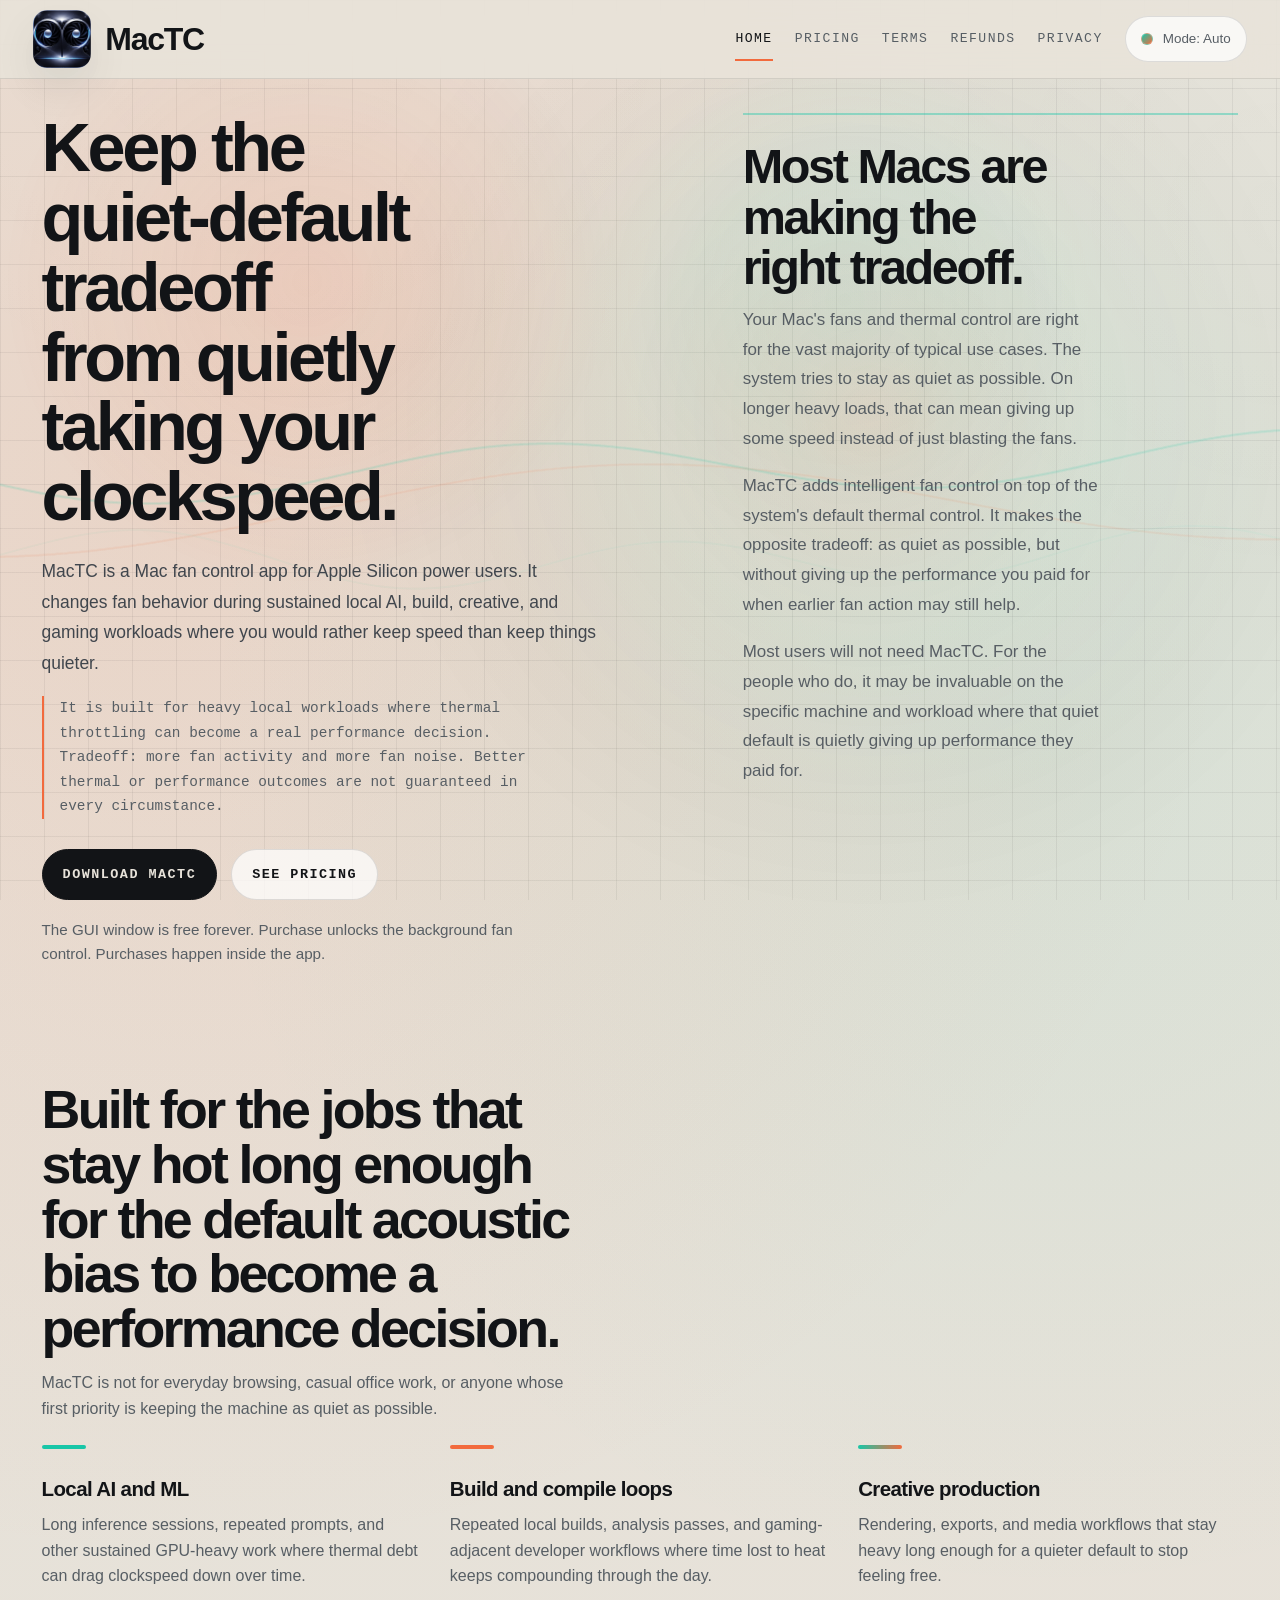
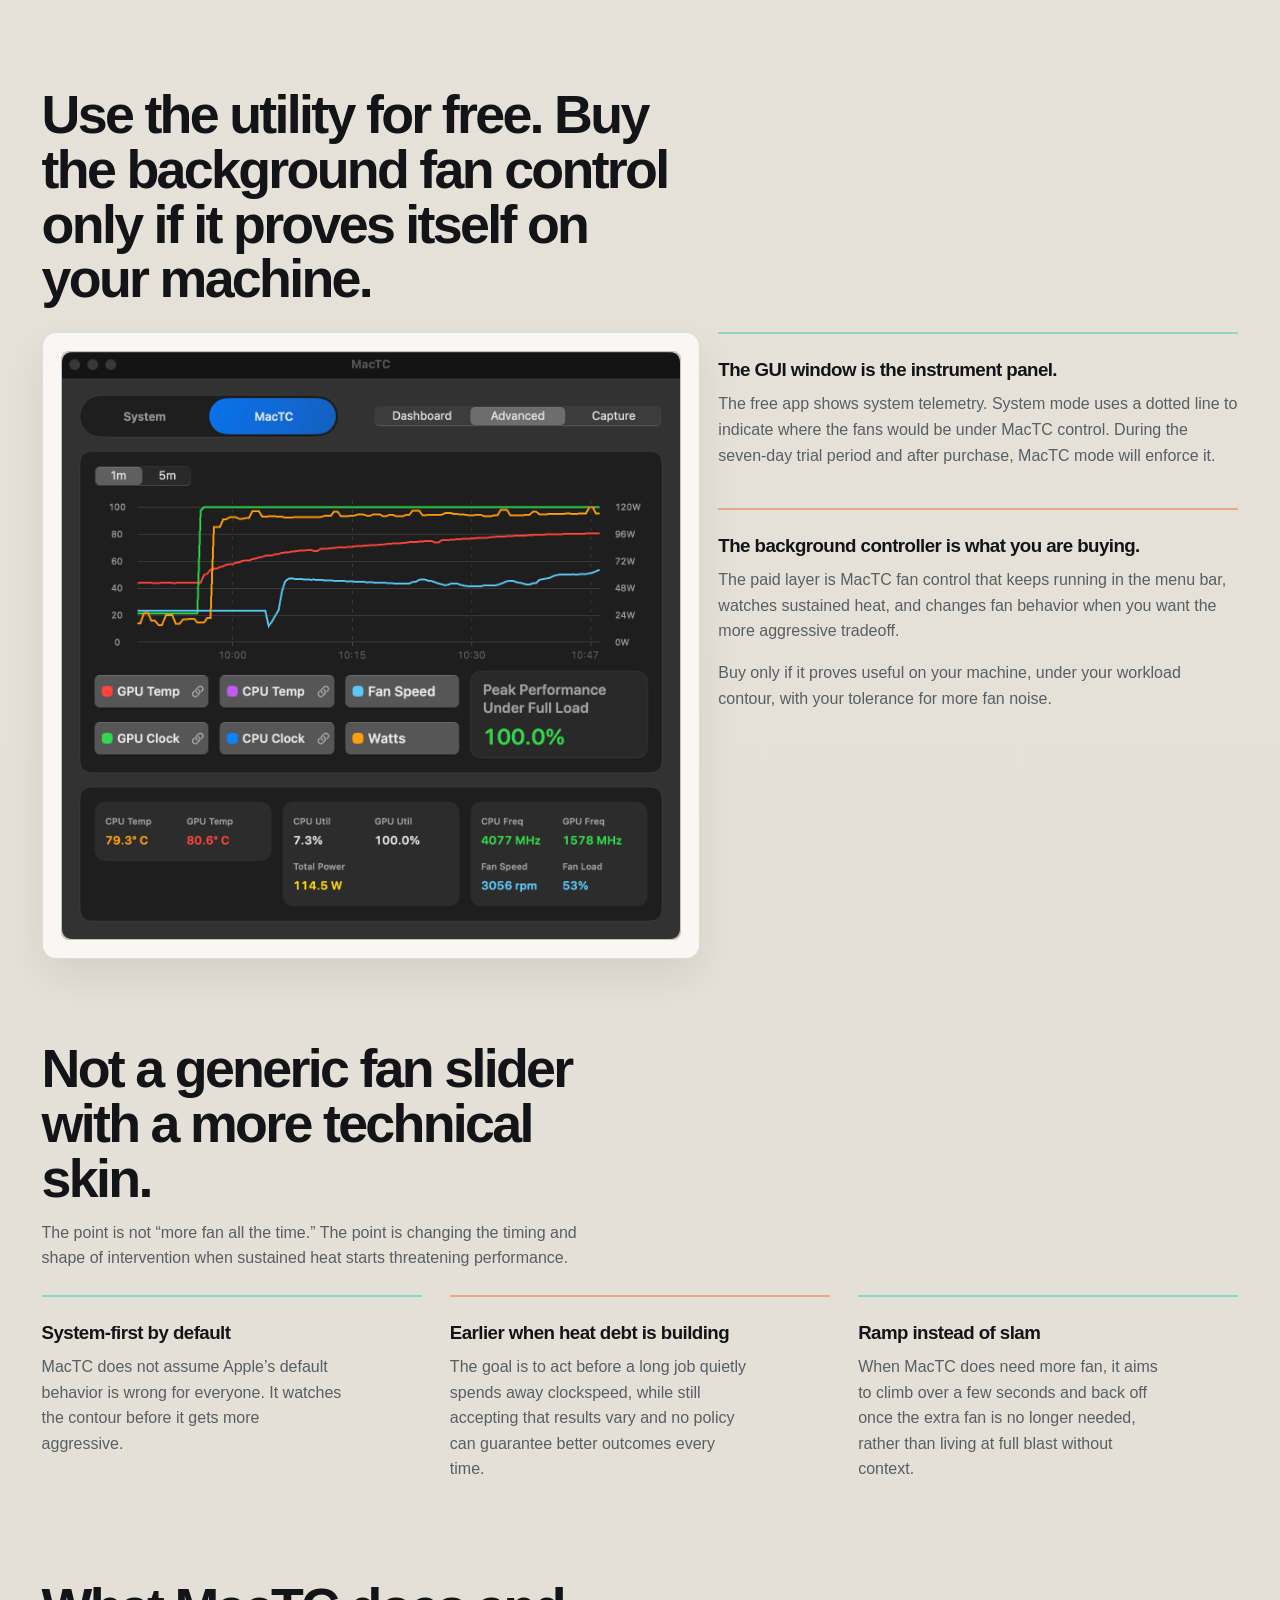
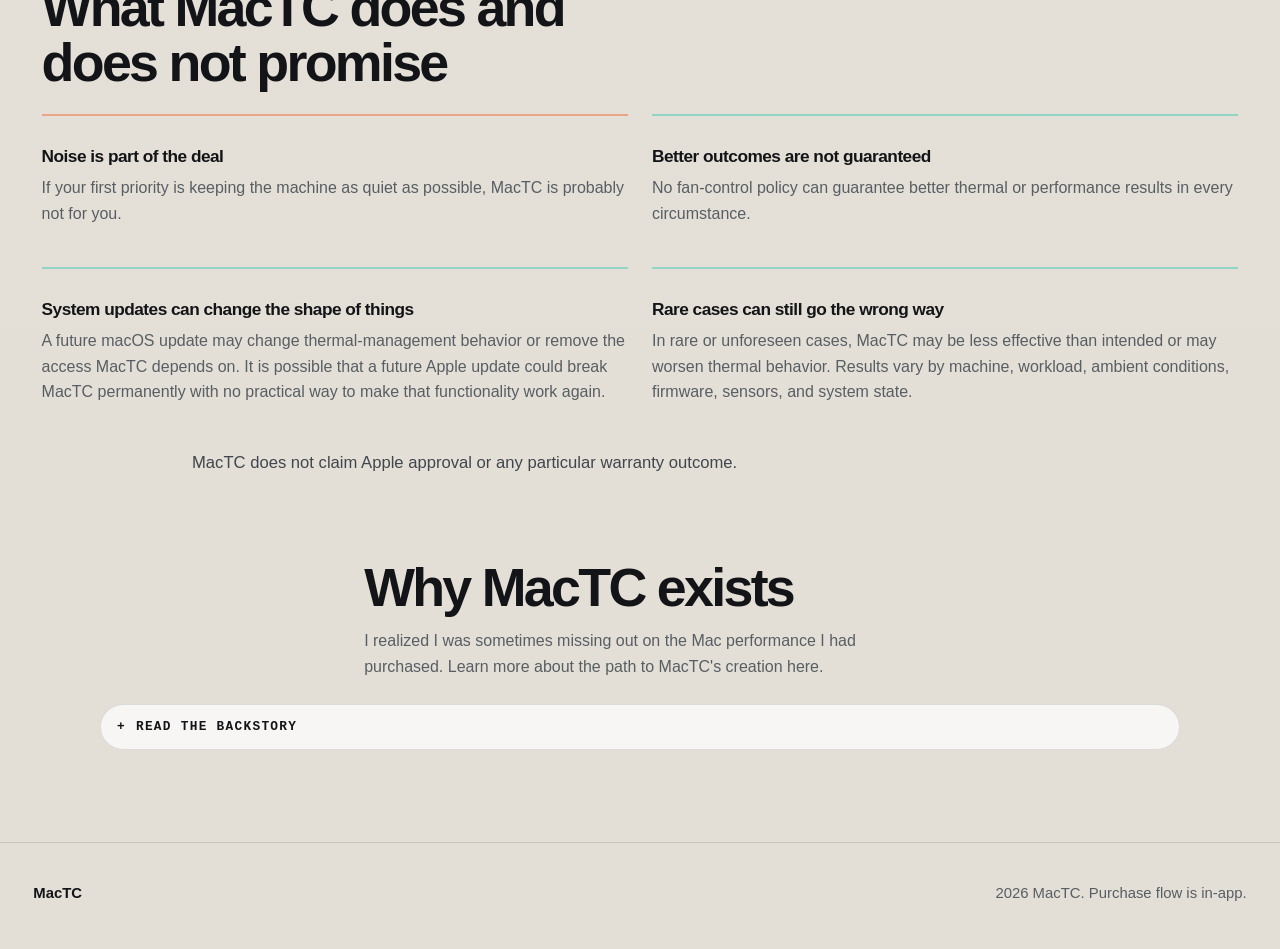
==== commit 8bcda264: "build 348 public release" ====
--- a/index.html
+++ b/index.html
@@ -3,10 +3,42 @@
   <head>
     <meta charset="UTF-8" />
     <meta name="viewport" content="width=device-width, initial-scale=1.0" />
-    <title>MacTC | Thermal Control For Serious Mac Workloads</title>
+    <title>MacTC | Mac Fan Control for Apple Silicon Heavy Workloads</title>
     <meta
       name="description"
-      content="MacTC changes fan behavior to pursue lower operating temperatures during sustained local AI, build, and creative workloads, typically with more fan activity and more fan noise. Results vary."
+      content="MacTC is a Mac fan control app for Apple Silicon power users who want earlier thermal intervention during sustained local AI, build, creative, and gaming workloads. More fan noise, results vary."
+    />
+    <link rel="canonical" href="https://macintog.github.io/MacTC/" />
+    <meta property="og:type" content="website" />
+    <meta
+      property="og:title"
+      content="MacTC | Mac Fan Control for Apple Silicon Heavy Workloads"
+    />
+    <meta
+      property="og:description"
+      content="MacTC is a Mac fan control app for Apple Silicon power users who want earlier thermal intervention during sustained local AI, build, creative, and gaming workloads. More fan noise, results vary."
+    />
+    <meta property="og:url" content="https://macintog.github.io/MacTC/" />
+    <meta
+      property="og:image"
+      content="https://macintog.github.io/MacTC/assets/images/mactc-gui-window.png"
+    />
+    <meta
+      property="og:image:alt"
+      content="MacTC utility window showing live chart, metrics, and mode controls"
+    />
+    <meta name="twitter:card" content="summary_large_image" />
+    <meta
+      name="twitter:title"
+      content="MacTC | Mac Fan Control for Apple Silicon Heavy Workloads"
+    />
+    <meta
+      name="twitter:description"
+      content="MacTC is a Mac fan control app for Apple Silicon power users who want earlier thermal intervention during sustained local AI, build, creative, and gaming workloads. More fan noise, results vary."
+    />
+    <meta
+      name="twitter:image"
+      content="https://macintog.github.io/MacTC/assets/images/mactc-gui-window.png"
     />
     <meta name="theme-color" content="#07090b" />
     <link rel="stylesheet" href="assets/css/site.css" />
@@ -53,13 +85,16 @@
               clockspeed.
             </h1>
             <p class="hero-copy">
-              MacTC changes fan behavior to pursue lower operating temperatures
-              during sustained local AI, build, creative, and gaming workloads
-              where you would rather keep speed than keep things quieter.
+              MacTC is a Mac fan control app for Apple Silicon power users. It
+              changes fan behavior during sustained local AI, build, creative,
+              and gaming workloads where you would rather keep speed than keep
+              things quieter.
             </p>
             <p class="hero-tradeoff">
-              Tradeoff: more fan activity and more fan noise. Better thermal or
-              performance outcomes are not guaranteed in every circumstance.
+              It is built for heavy local workloads where thermal throttling can
+              become a real performance decision. Tradeoff: more fan activity
+              and more fan noise. Better thermal or performance outcomes are not
+              guaranteed in every circumstance.
             </p>
             <div class="hero-actions">
               <a
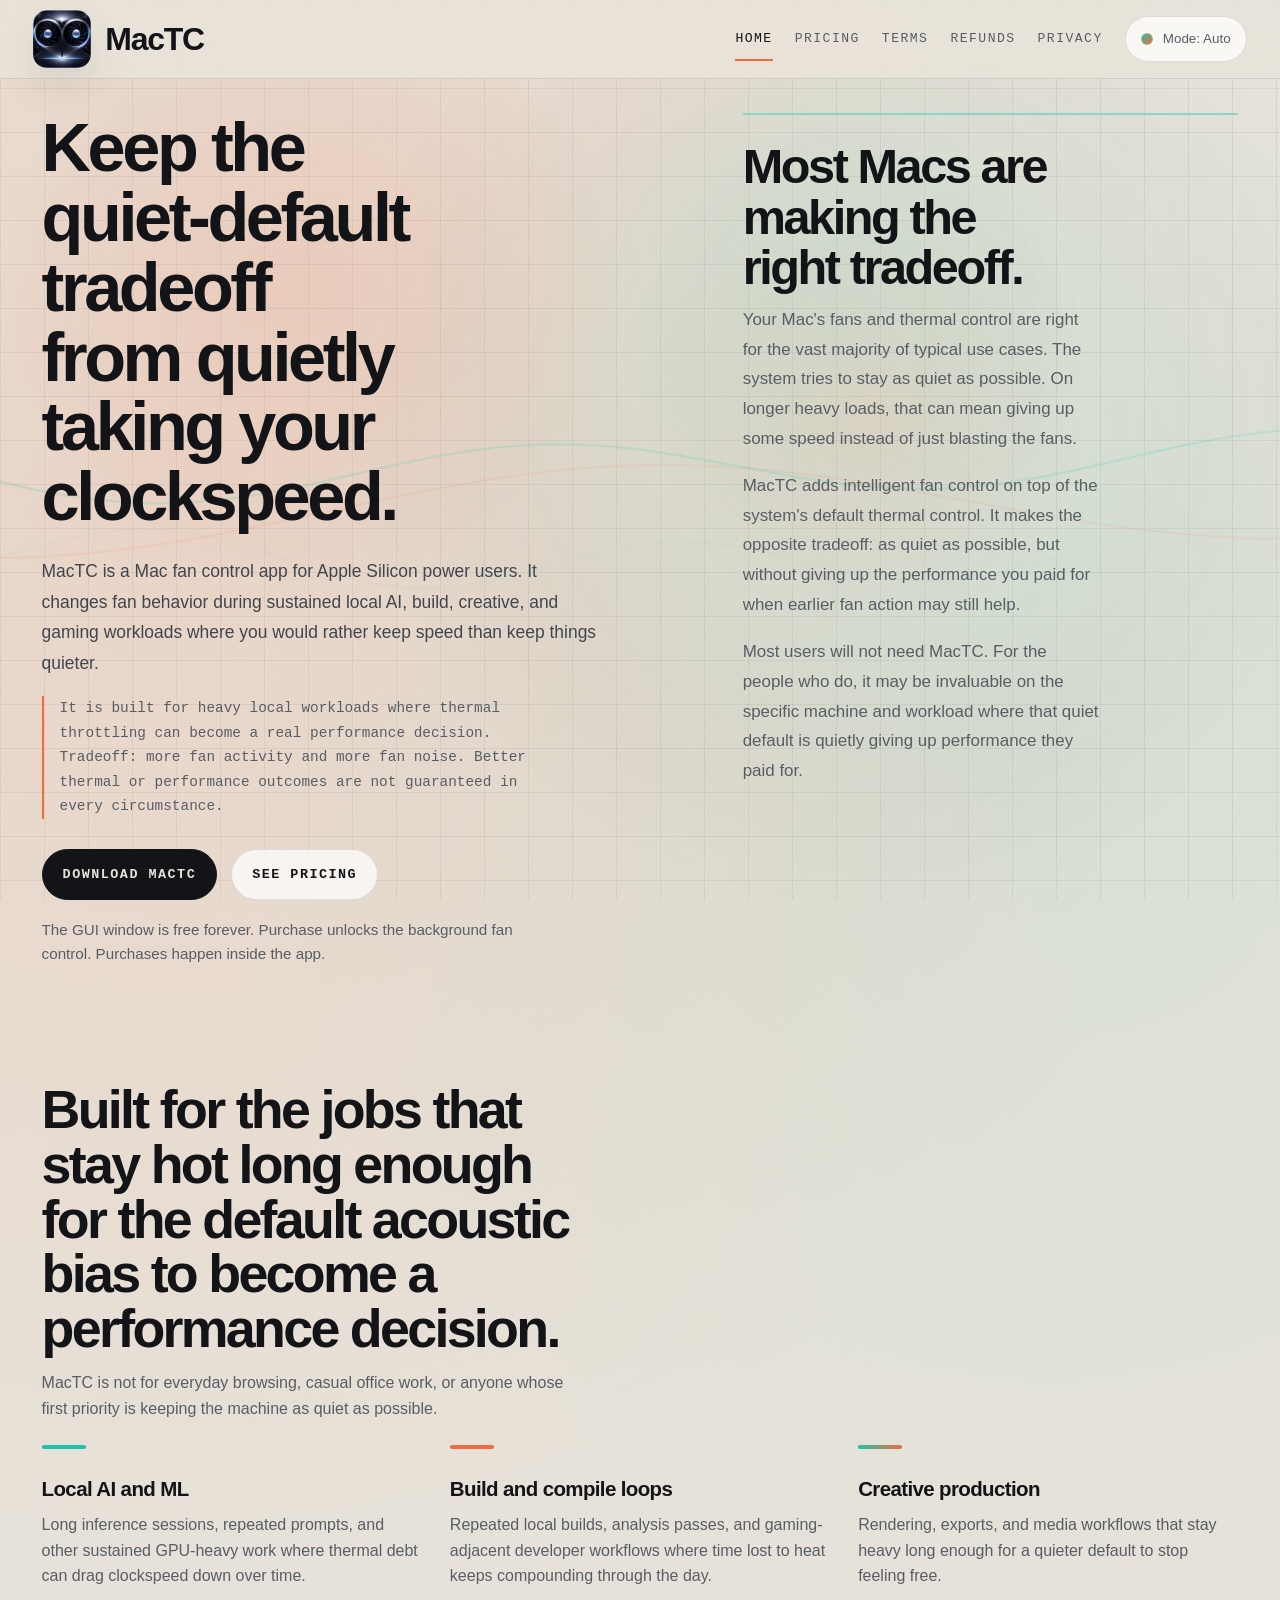
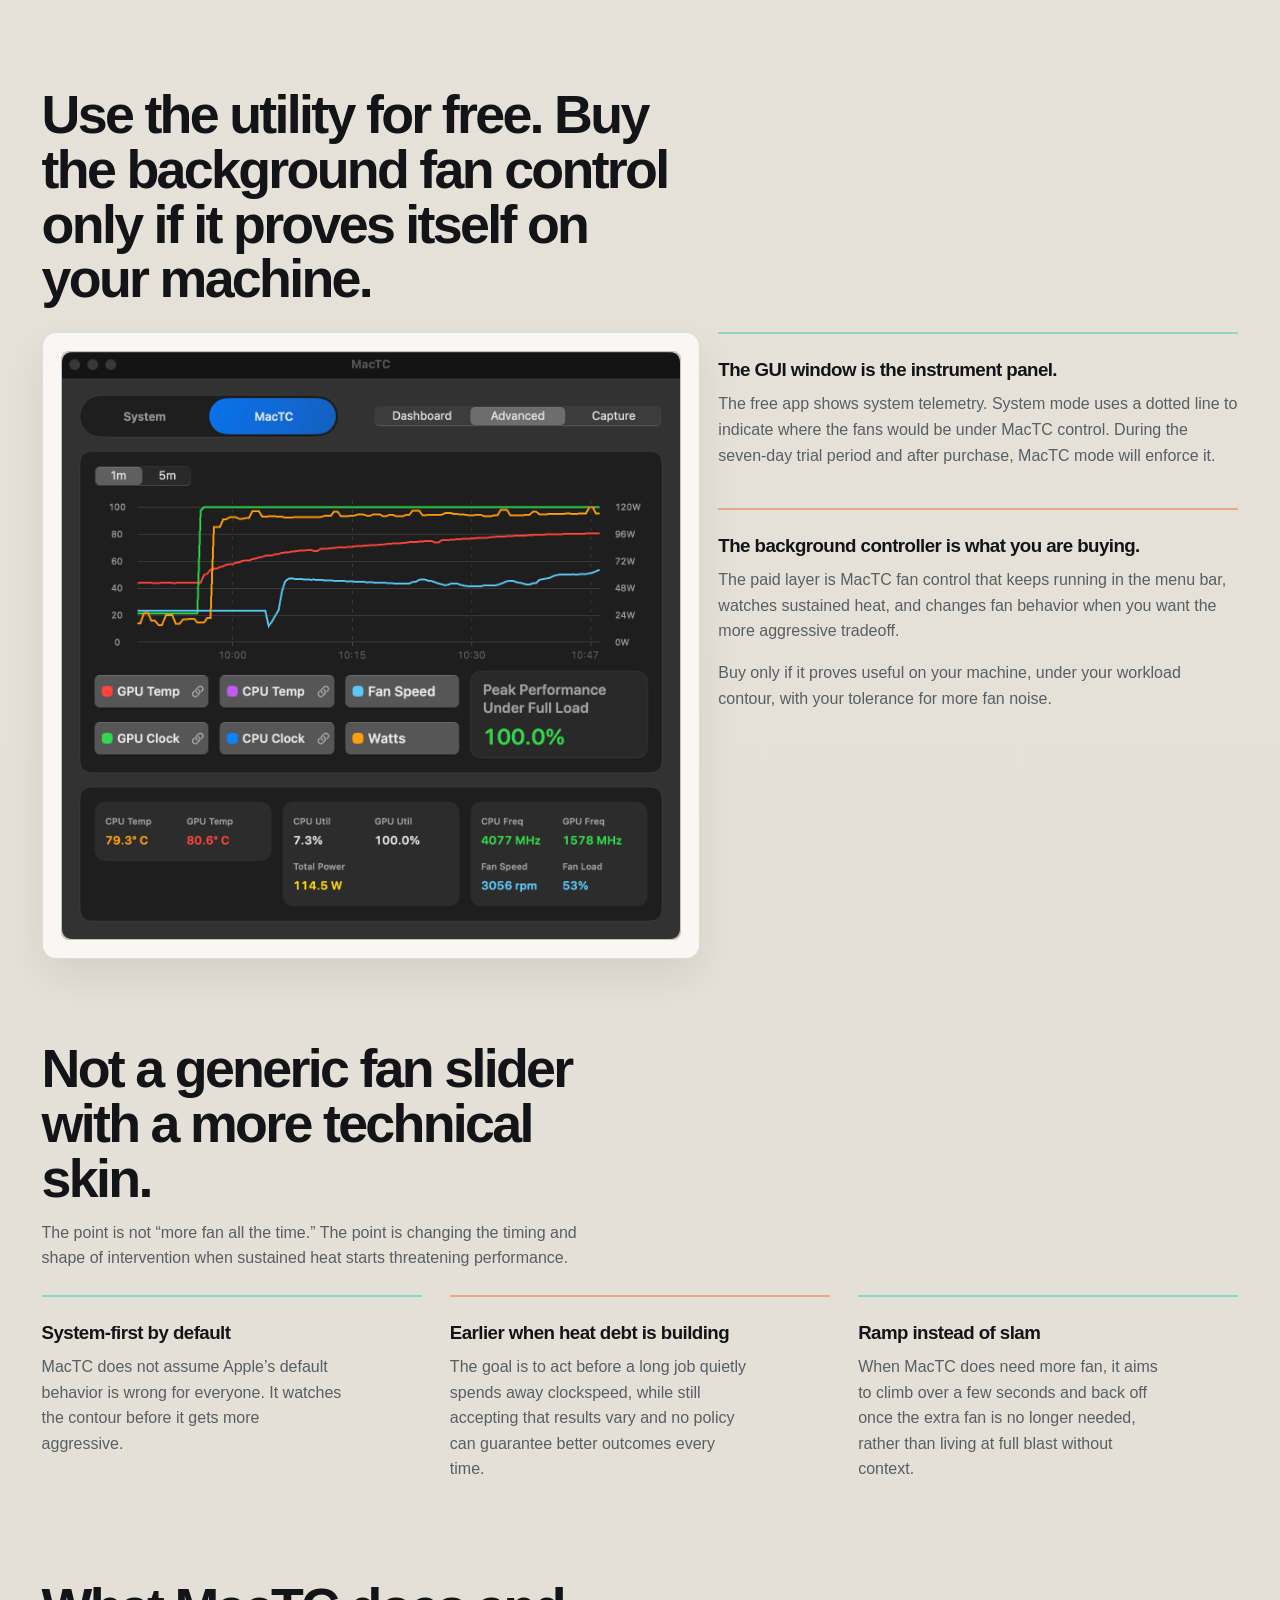
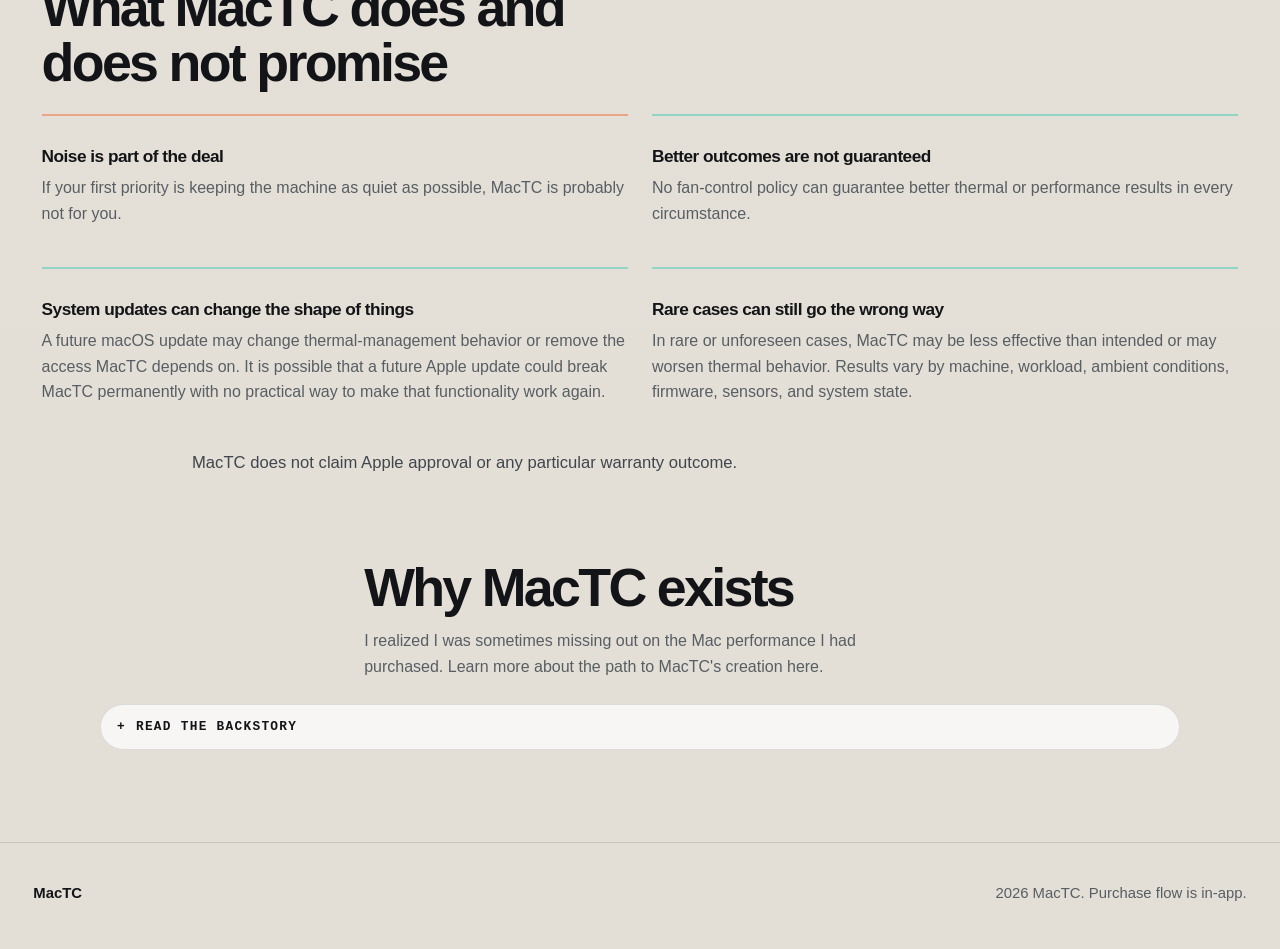
==== commit 84e32b44: "build 348 public release" ====
--- a/index.html
+++ b/index.html
@@ -8,7 +8,7 @@
       name="description"
       content="MacTC is a Mac fan control app for Apple Silicon power users who want earlier thermal intervention during sustained local AI, build, creative, and gaming workloads. More fan noise, results vary."
     />
-    <link rel="canonical" href="https://macintog.github.io/MacTC/" />
+    <link rel="canonical" href="https://mactc.dev/" />
     <meta property="og:type" content="website" />
     <meta
       property="og:title"
@@ -18,10 +18,10 @@
       property="og:description"
       content="MacTC is a Mac fan control app for Apple Silicon power users who want earlier thermal intervention during sustained local AI, build, creative, and gaming workloads. More fan noise, results vary."
     />
-    <meta property="og:url" content="https://macintog.github.io/MacTC/" />
+    <meta property="og:url" content="https://mactc.dev/" />
     <meta
       property="og:image"
-      content="https://macintog.github.io/MacTC/assets/images/mactc-gui-window.png"
+      content="https://mactc.dev/assets/images/mactc-gui-window.png"
     />
     <meta
       property="og:image:alt"
@@ -38,7 +38,7 @@
     />
     <meta
       name="twitter:image"
-      content="https://macintog.github.io/MacTC/assets/images/mactc-gui-window.png"
+      content="https://mactc.dev/assets/images/mactc-gui-window.png"
     />
     <meta name="theme-color" content="#07090b" />
     <link rel="stylesheet" href="assets/css/site.css" />
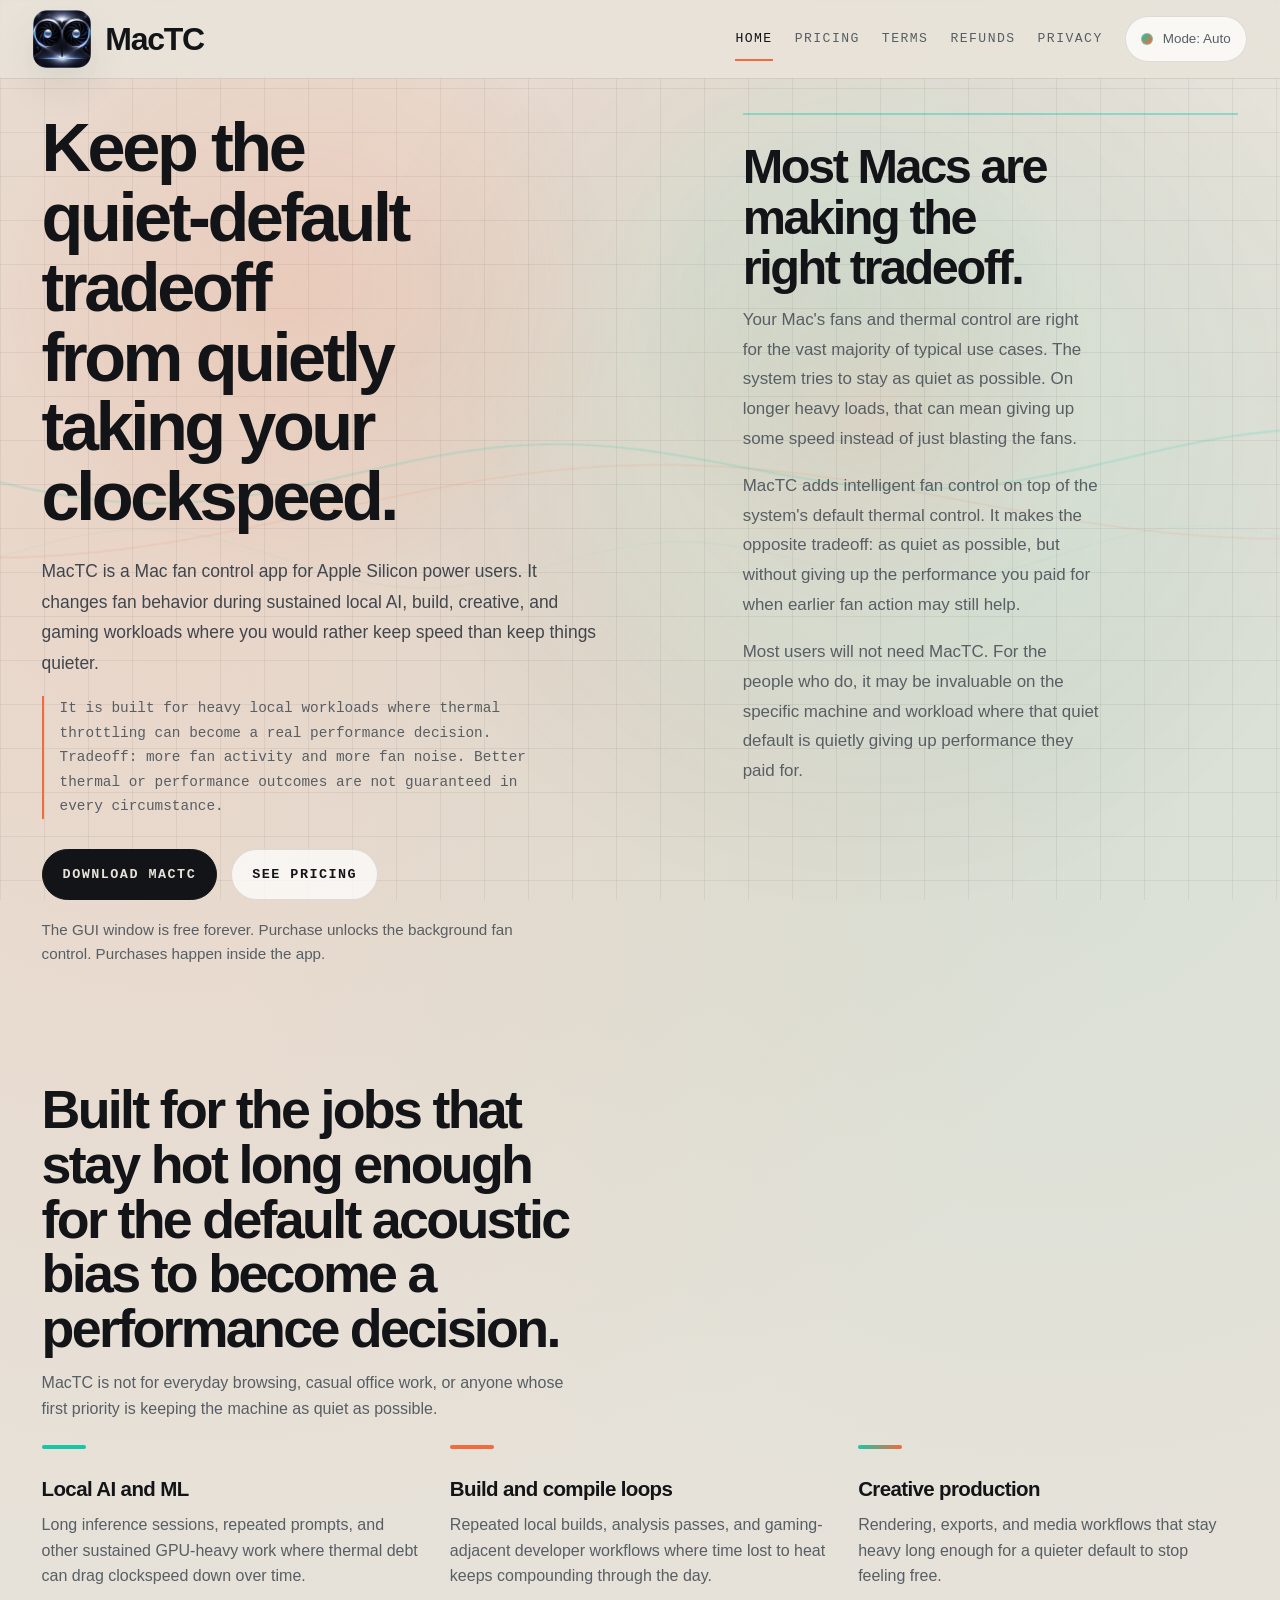
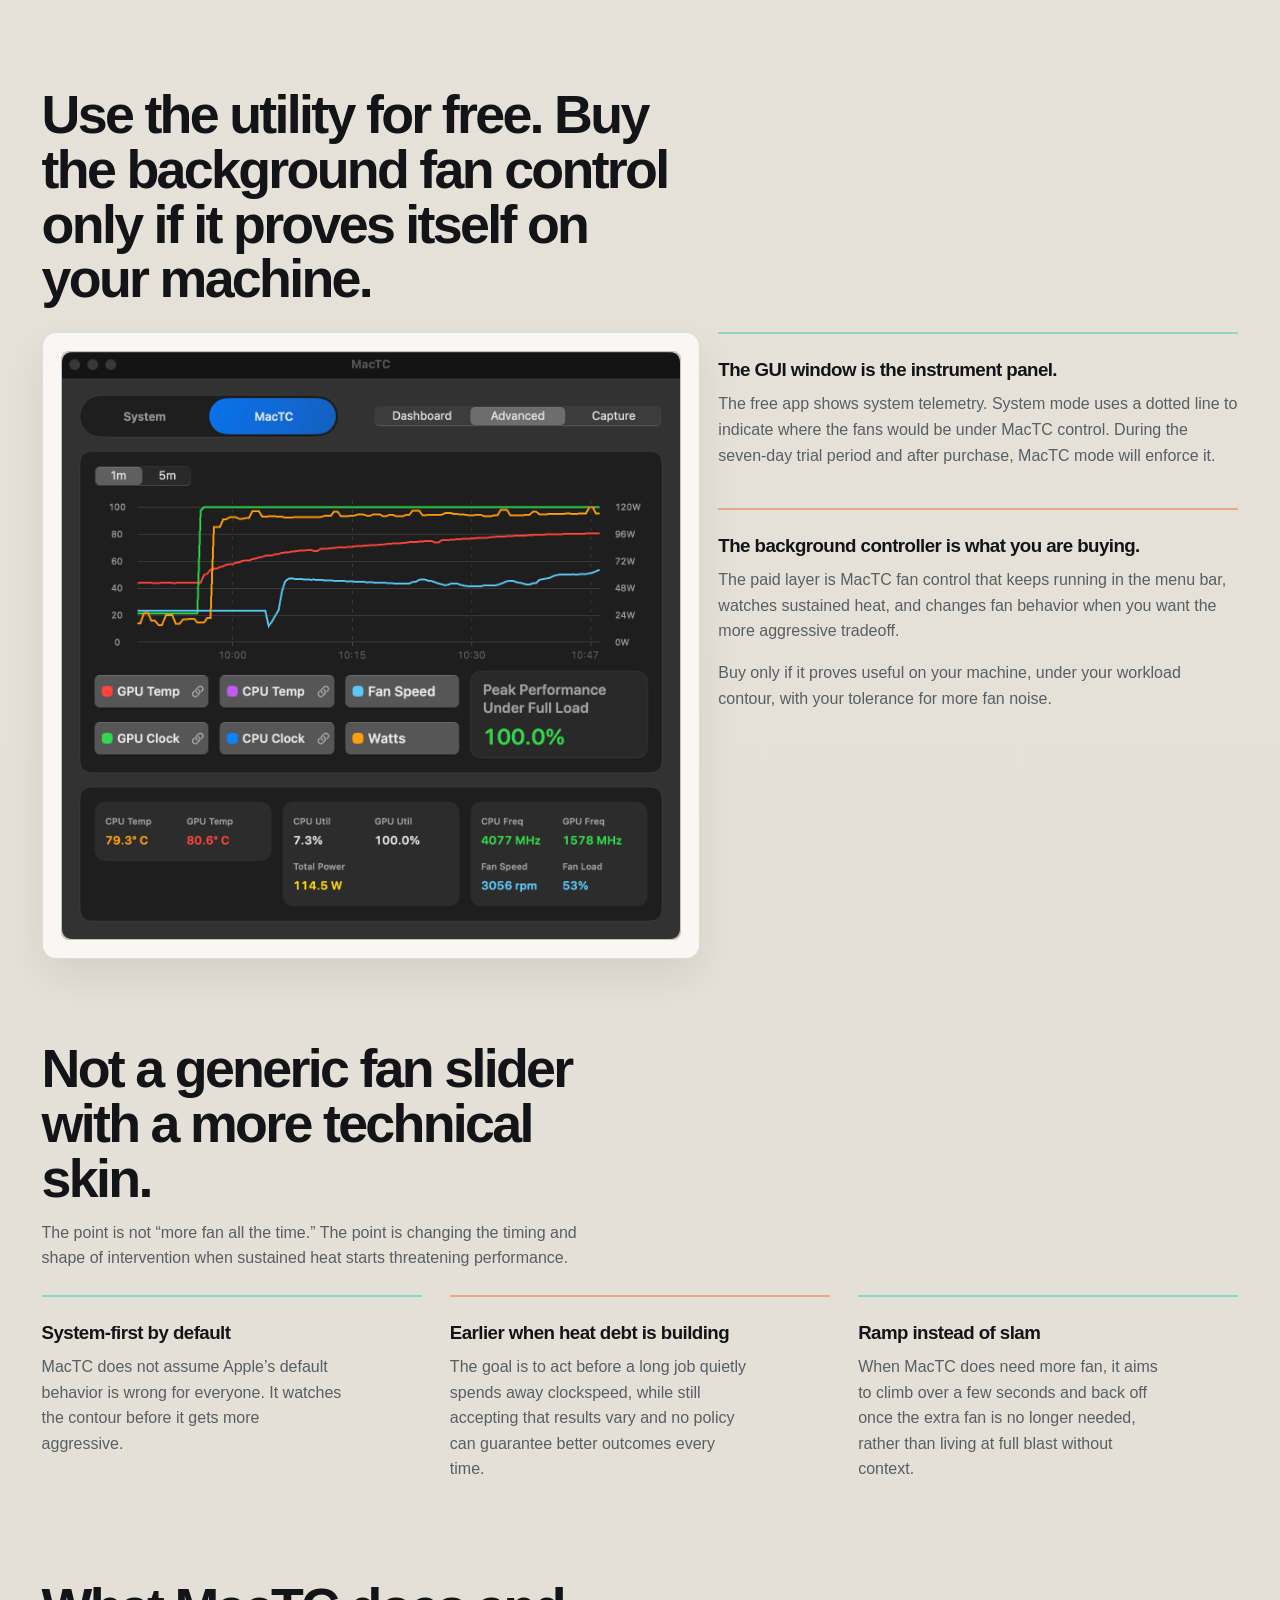
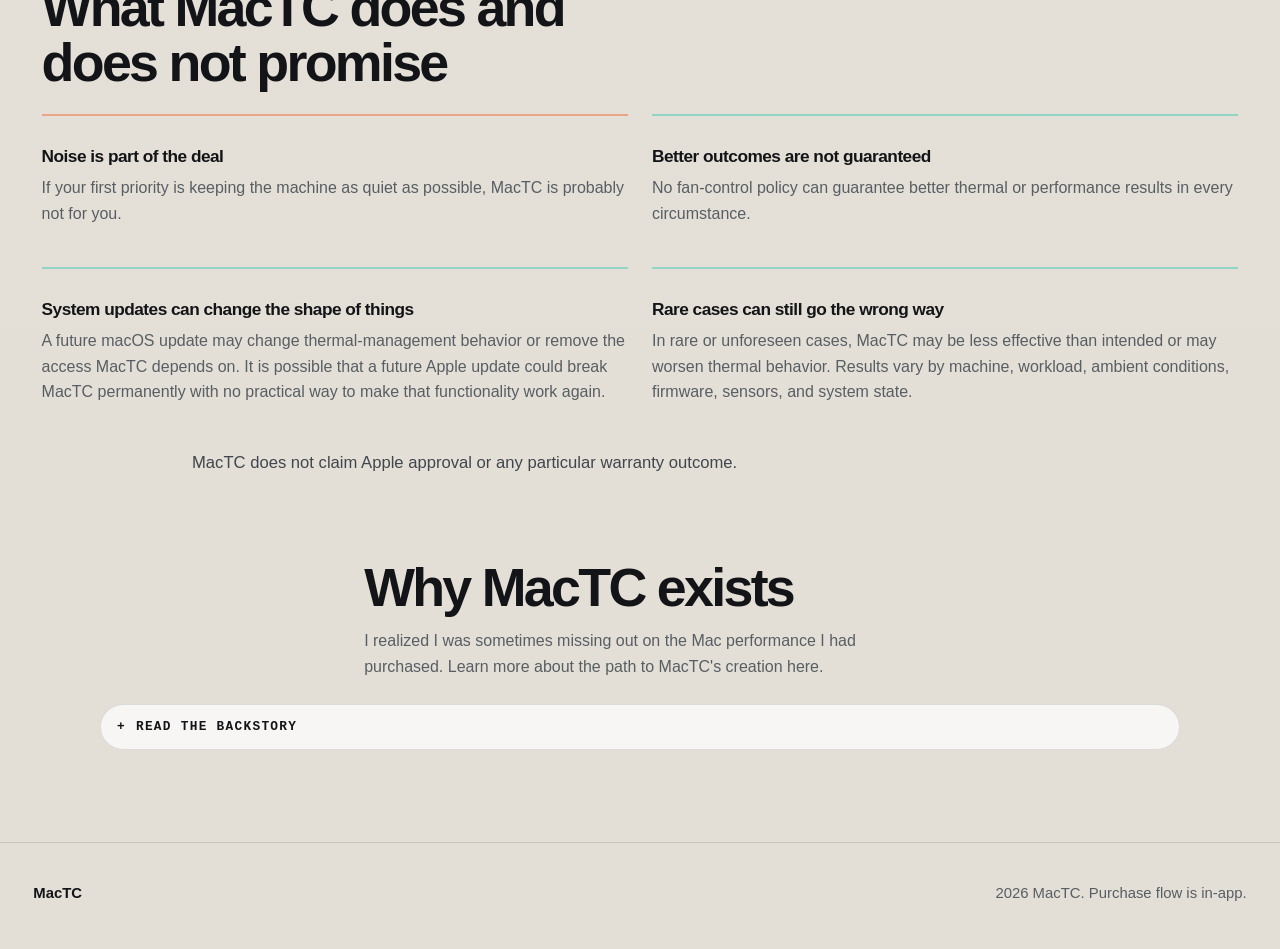
==== commit 4a8f02c8: "build 348 public release" ====
--- a/index.html
+++ b/index.html
@@ -21,11 +21,11 @@
     <meta property="og:url" content="https://mactc.dev/" />
     <meta
       property="og:image"
-      content="https://mactc.dev/assets/images/mactc-gui-window.png"
+      content="https://mactc.dev/assets/images/mactc-social-preview.jpg"
     />
     <meta
       property="og:image:alt"
-      content="MacTC utility window showing live chart, metrics, and mode controls"
+      content="MacTC social preview showing the app icon, thermal telemetry background, and MacTC app window"
     />
     <meta name="twitter:card" content="summary_large_image" />
     <meta
@@ -38,7 +38,7 @@
     />
     <meta
       name="twitter:image"
-      content="https://mactc.dev/assets/images/mactc-gui-window.png"
+      content="https://mactc.dev/assets/images/mactc-social-preview.jpg"
     />
     <meta name="theme-color" content="#07090b" />
     <link rel="stylesheet" href="assets/css/site.css" />
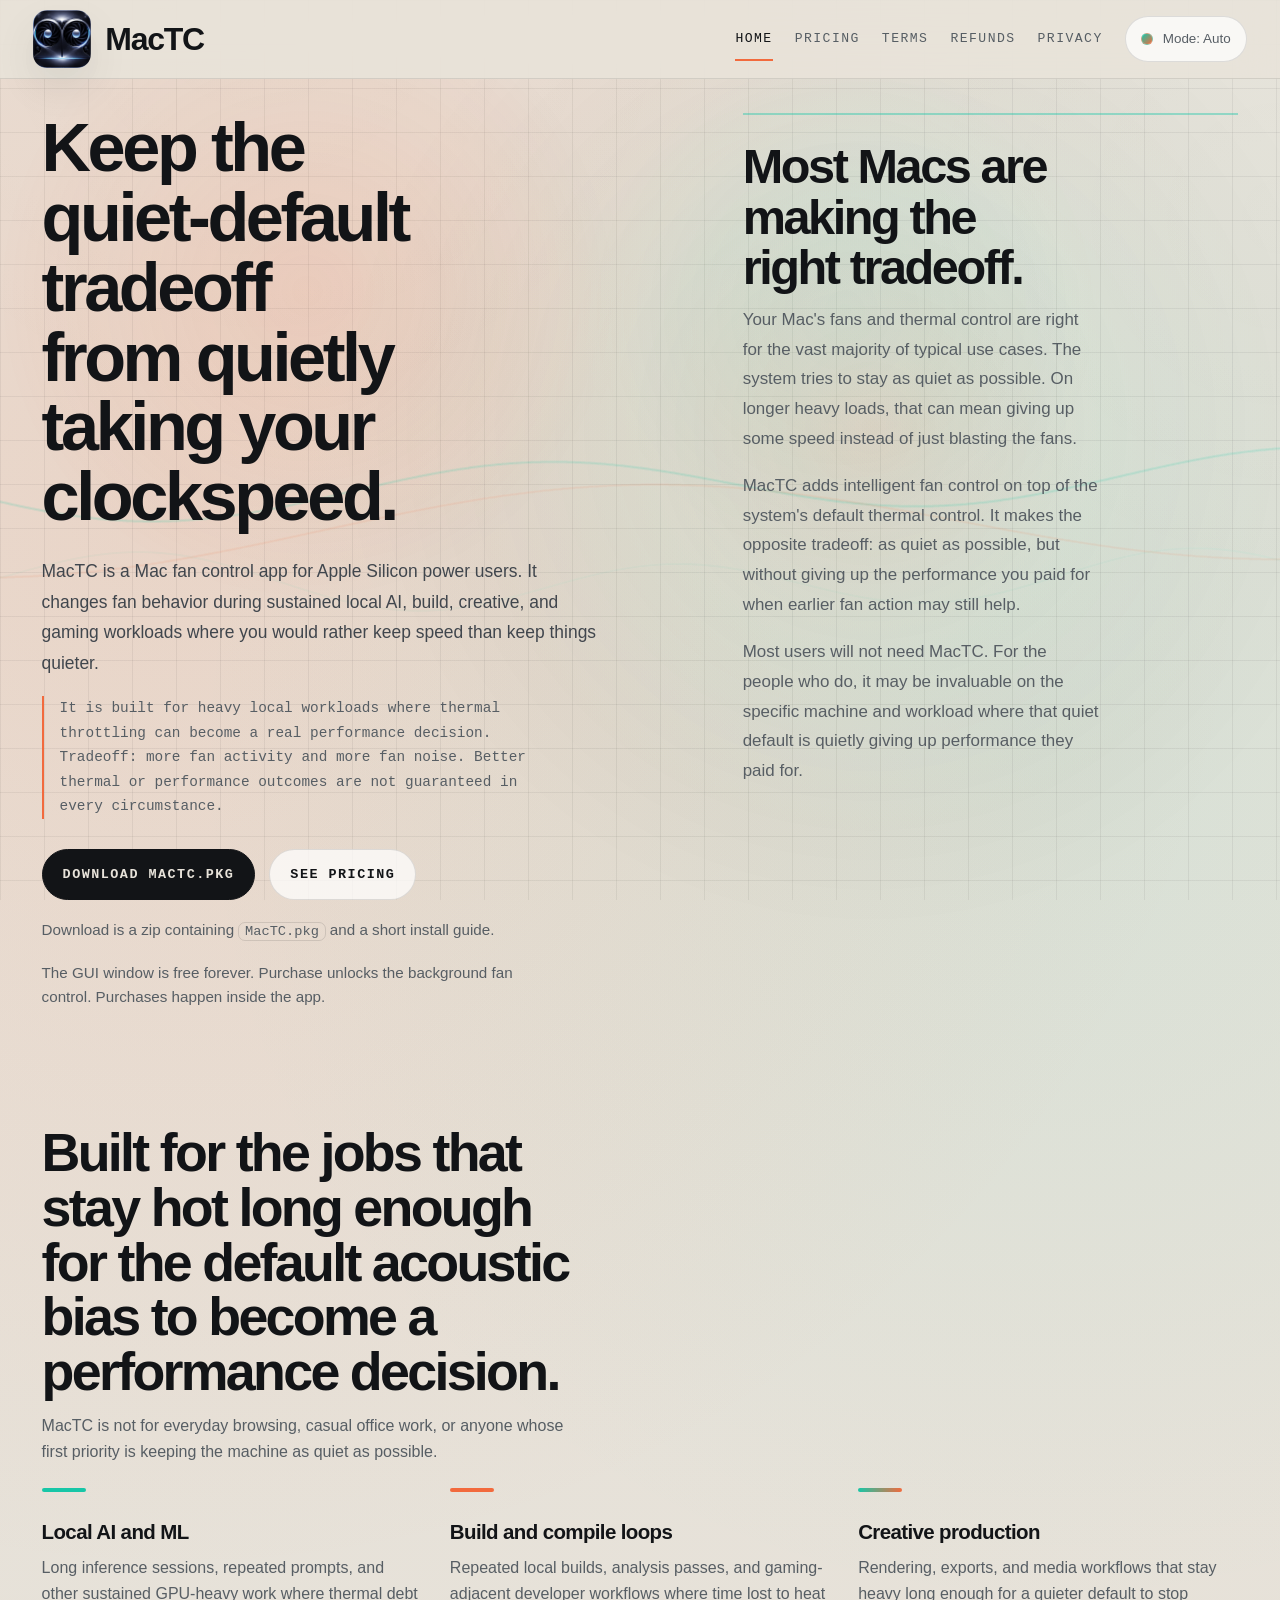
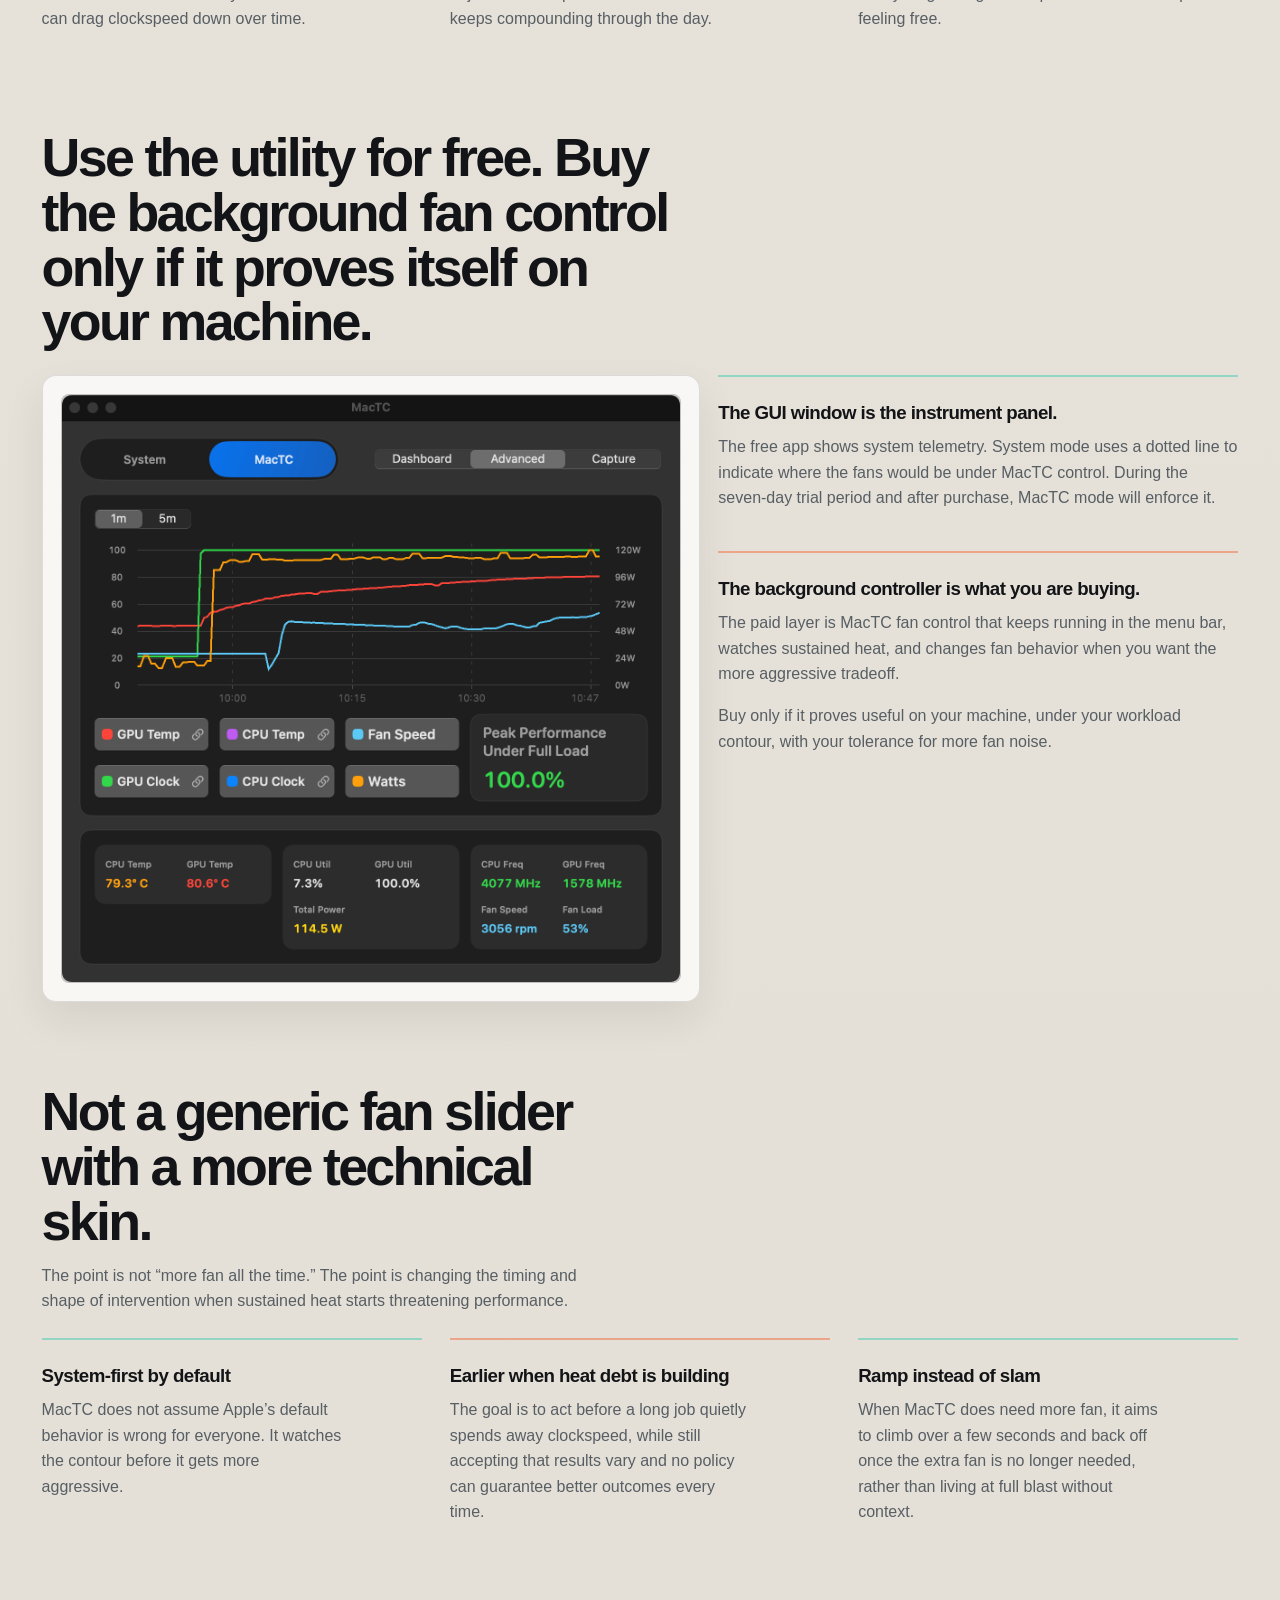
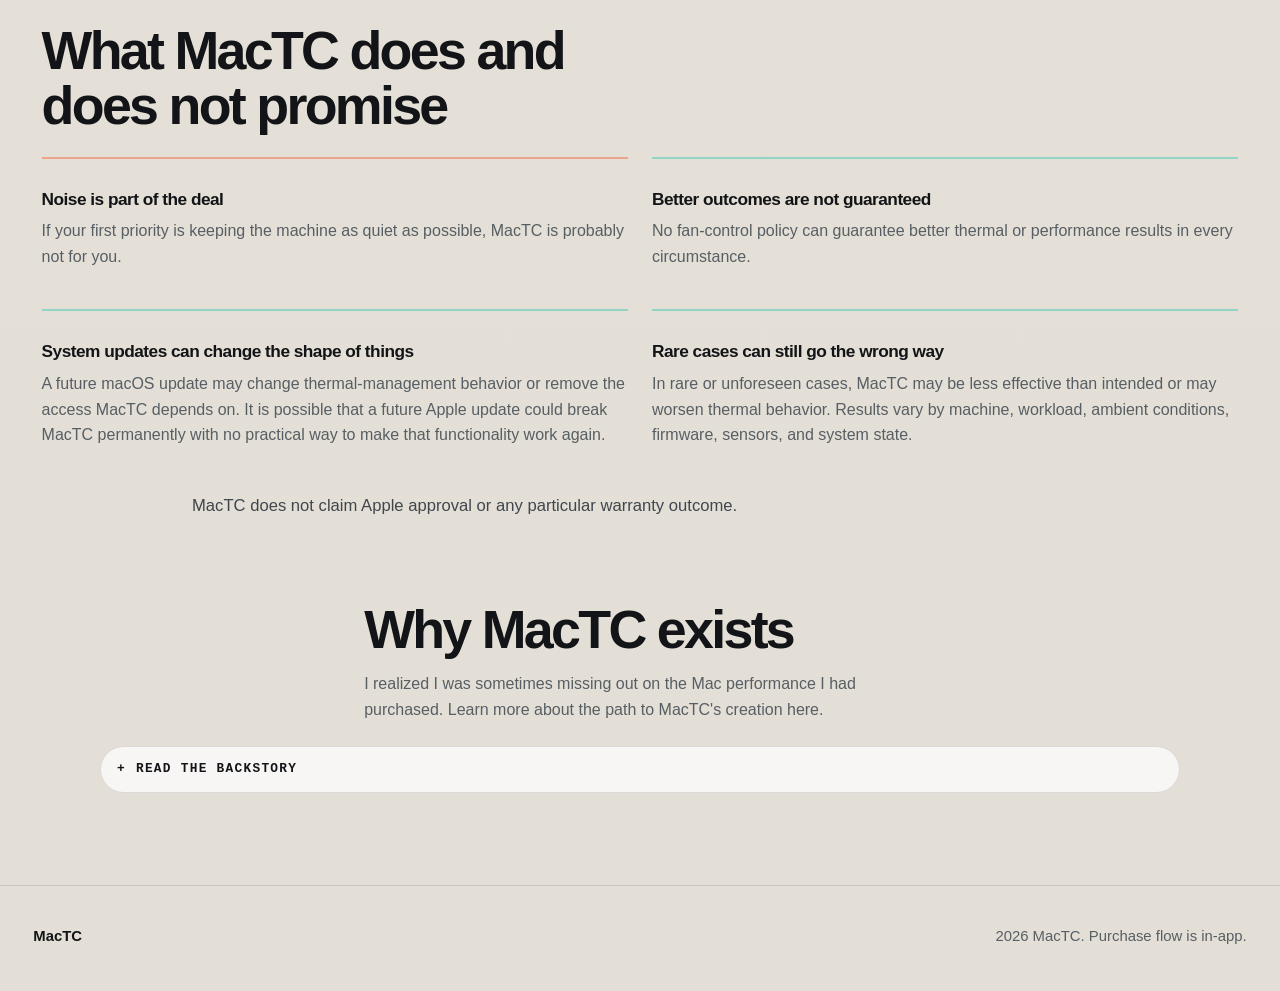
==== commit fa2d3930: "build 348 public release" ====
--- a/index.html
+++ b/index.html
@@ -99,11 +99,15 @@
             <div class="hero-actions">
               <a
                 class="btn btn-primary"
-                href="downloads/MacTC-beta-v1.0-b347.pkg"
-                >Download MacTC</a
+                href="downloads/MacTC.zip"
+                >Download MacTC.pkg</a
               >
               <a class="btn btn-secondary" href="pricing.html">See pricing</a>
             </div>
+            <p class="hero-note">
+              Download is a zip containing <code>MacTC.pkg</code> and a short
+              install guide.
+            </p>
             <p class="hero-note">
               The GUI window is free forever. Purchase unlocks the background
               fan control. Purchases happen inside the app.
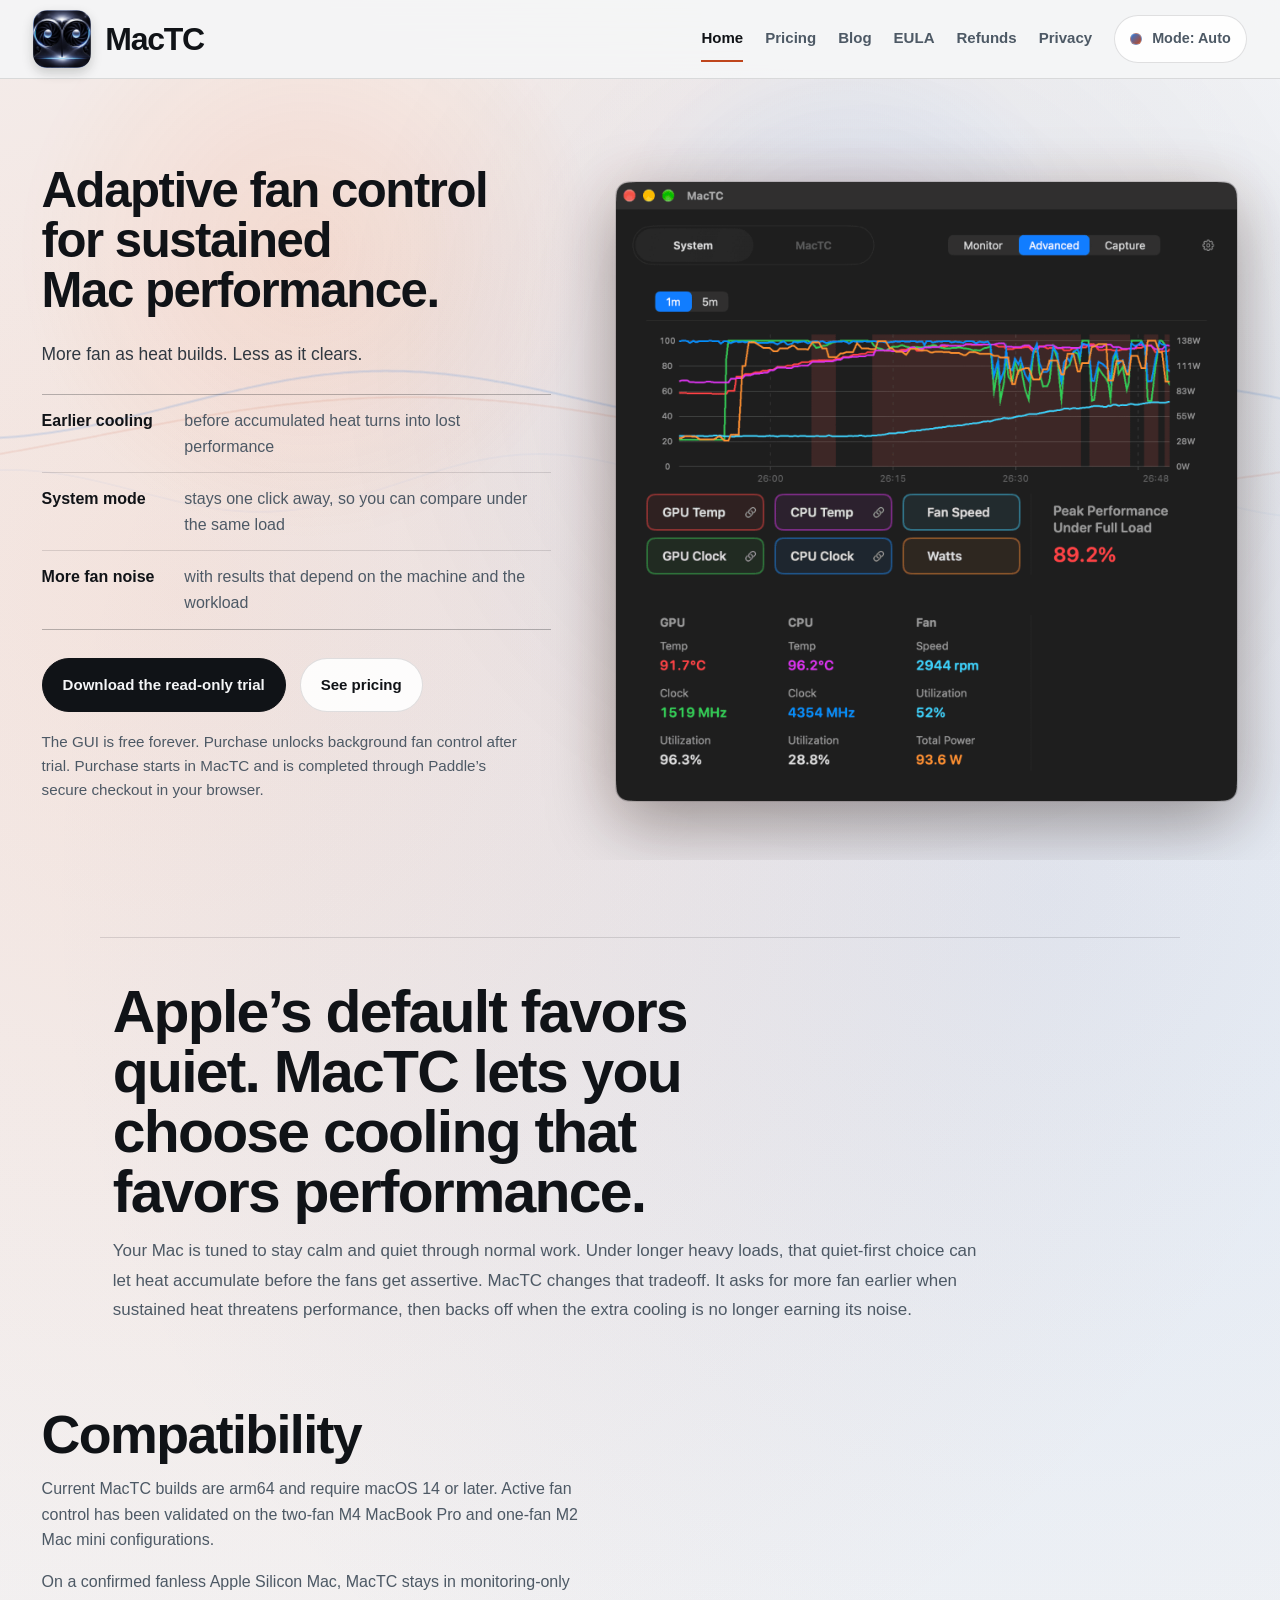
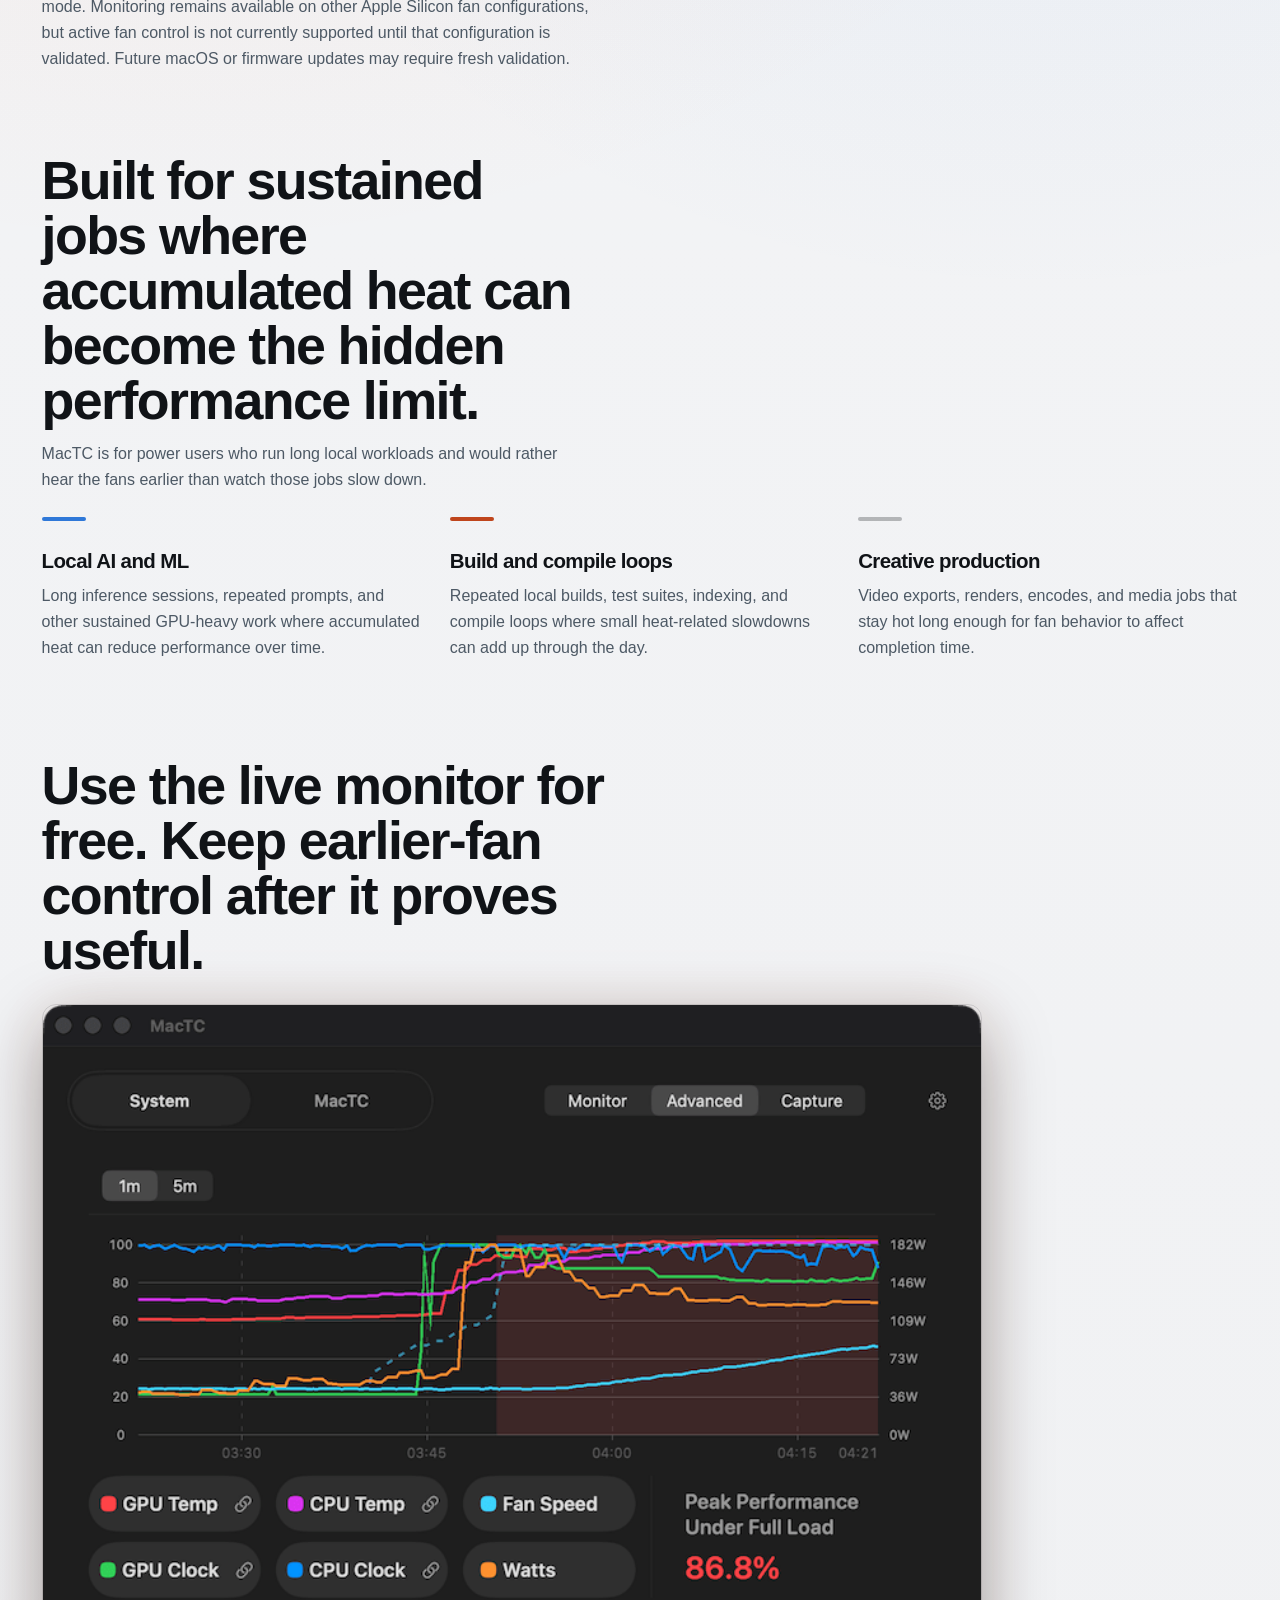
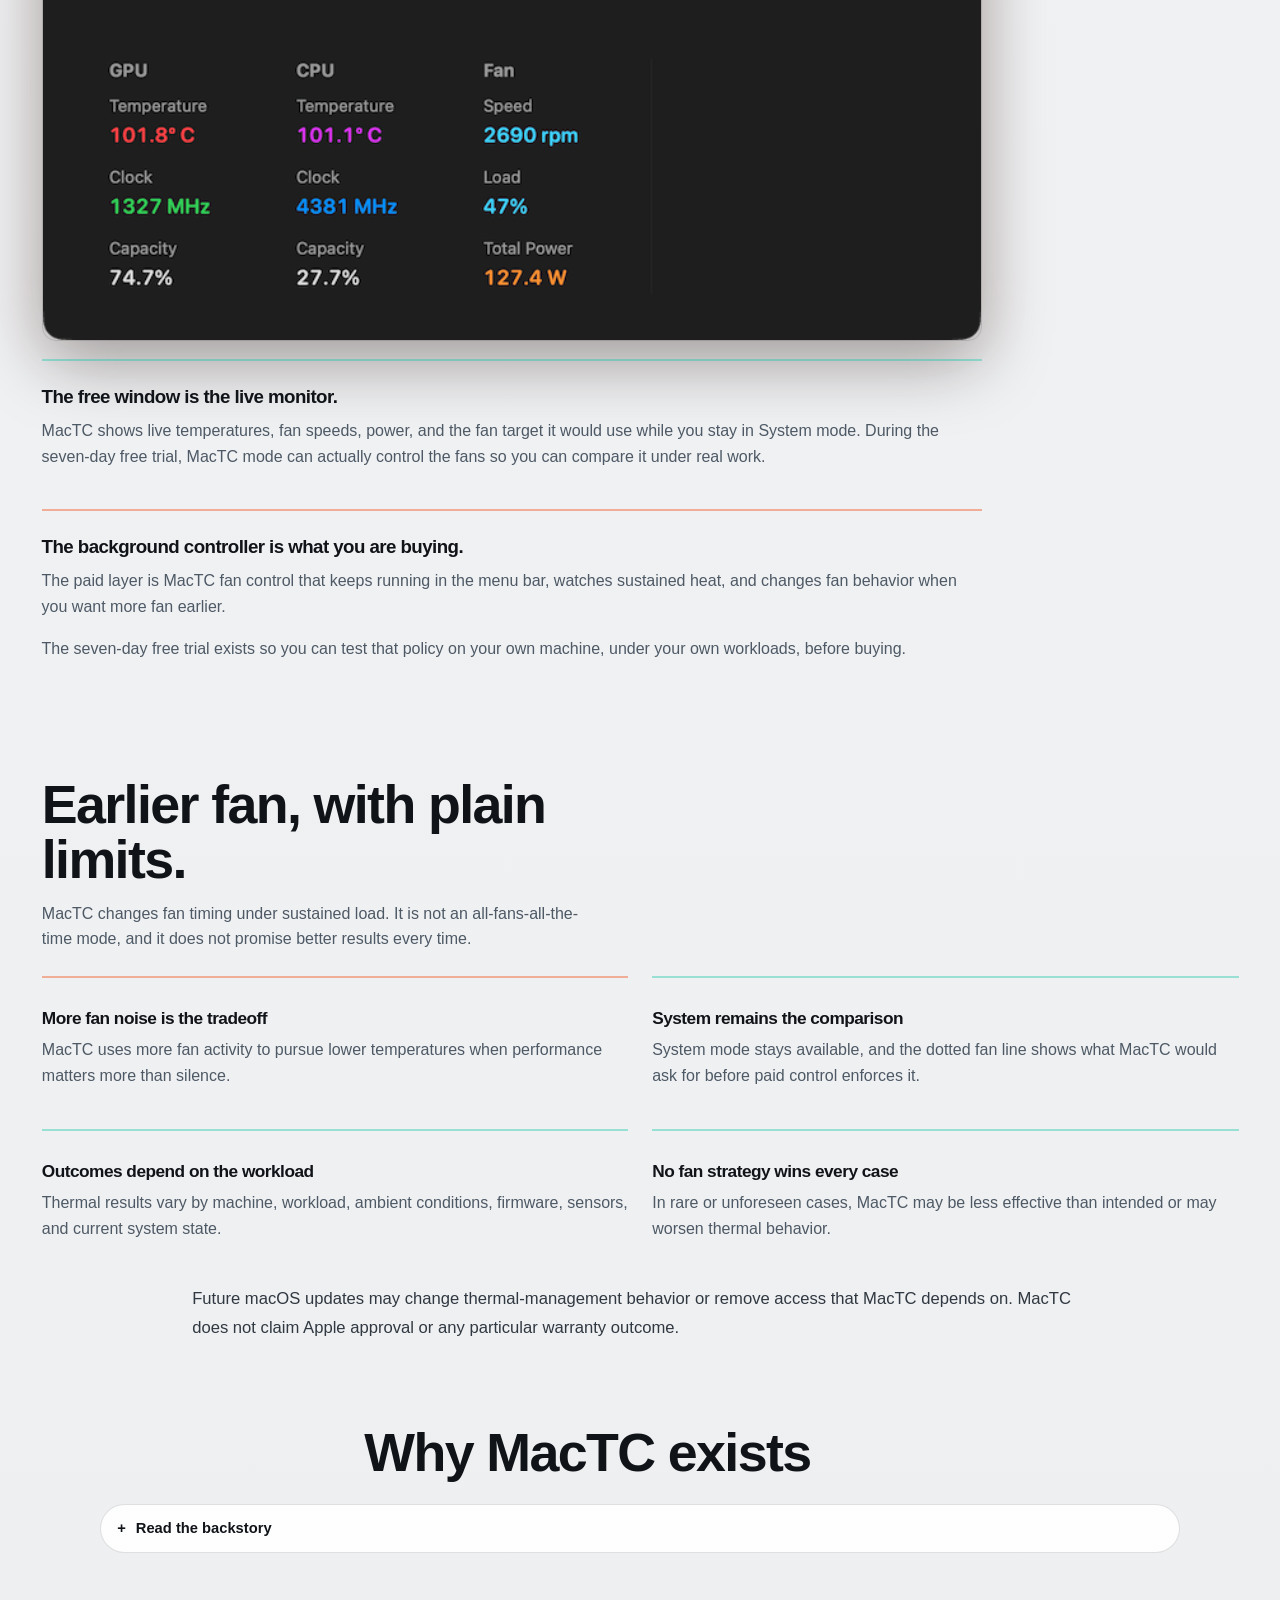
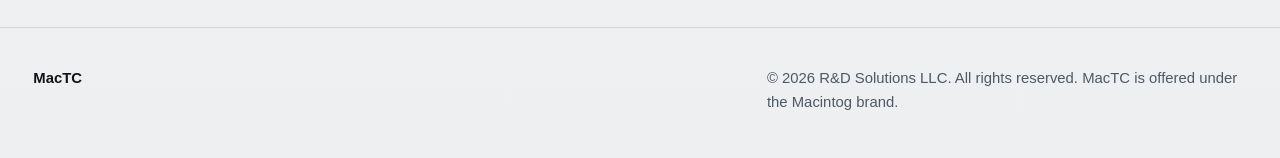
==== commit be725581: "Publish MacTC 646b" ====
--- a/index.html
+++ b/index.html
@@ -6,7 +6,7 @@
     <title>MacTC | Mac Fan Control for Apple Silicon Heavy Workloads</title>
     <meta
       name="description"
-      content="MacTC is a Mac fan control app for Apple Silicon power users who want earlier thermal intervention during sustained local AI, build, creative, and gaming workloads. More fan noise, results vary."
+      content="MacTC is a native Apple Silicon thermal controller for Mac users who would rather spend fan noise than lose performance during sustained local AI, build, creative, and gaming workloads."
     />
     <link rel="canonical" href="https://mactc.dev/" />
     <meta property="og:type" content="website" />
@@ -16,16 +16,16 @@
     />
     <meta
       property="og:description"
-      content="MacTC is a Mac fan control app for Apple Silicon power users who want earlier thermal intervention during sustained local AI, build, creative, and gaming workloads. More fan noise, results vary."
+      content="MacTC is a native Apple Silicon thermal controller for Mac users who would rather spend fan noise than lose performance during sustained local AI, build, creative, and gaming workloads."
     />
     <meta property="og:url" content="https://mactc.dev/" />
     <meta
       property="og:image"
-      content="https://mactc.dev/assets/images/mactc-social-preview.jpg"
+      content="https://mactc.dev/assets/images/mactc-social-preview.jpg?v=20260820a"
     />
     <meta
       property="og:image:alt"
-      content="MacTC social preview showing the app icon, thermal telemetry background, and MacTC app window"
+      content="MacTC social preview showing the app icon, thermal chart background, and MacTC app window"
     />
     <meta name="twitter:card" content="summary_large_image" />
     <meta
@@ -34,15 +34,58 @@
     />
     <meta
       name="twitter:description"
-      content="MacTC is a Mac fan control app for Apple Silicon power users who want earlier thermal intervention during sustained local AI, build, creative, and gaming workloads. More fan noise, results vary."
+      content="MacTC is a native Apple Silicon thermal controller for Mac users who would rather spend fan noise than lose performance during sustained local AI, build, creative, and gaming workloads."
     />
     <meta
       name="twitter:image"
-      content="https://mactc.dev/assets/images/mactc-social-preview.jpg"
+      content="https://mactc.dev/assets/images/mactc-social-preview.jpg?v=20260820a"
     />
     <meta name="theme-color" content="#07090b" />
-    <link rel="stylesheet" href="assets/css/site.css" />
-    <script defer src="assets/js/site.js"></script>
+    <link rel="icon" href="assets/images/mactc-app-icon.png" />
+    <link
+      rel="preload"
+      href="assets/images/mactc-gui-window-read-only.png?v=20260820b"
+      as="image"
+      fetchpriority="high"
+    />
+    <link
+      rel="preload"
+      href="assets/images/mactc-gui-window.png?v=20260713a"
+      as="image"
+    />
+    <script>
+      (function () {
+        var root = document.documentElement;
+        function setThemeColor(isDark) {
+          var themeColor = document.querySelector('meta[name="theme-color"]');
+          if (themeColor) {
+            themeColor.setAttribute("content", isDark ? "#07090b" : "#f4f5f7");
+          }
+        }
+        try {
+          var mode = localStorage.getItem("mactc-theme-mode") || "auto";
+          if (mode !== "auto" && mode !== "dark" && mode !== "light") {
+            mode = "auto";
+          }
+          var isDark =
+            mode === "dark" ||
+            (mode === "auto" &&
+              window.matchMedia("(prefers-color-scheme: dark)").matches);
+          root.setAttribute("data-theme", isDark ? "dark" : "light");
+          root.setAttribute("data-theme-mode", mode);
+          setThemeColor(isDark);
+        } catch (error) {
+          var fallbackDark = window.matchMedia(
+            "(prefers-color-scheme: dark)",
+          ).matches;
+          root.setAttribute("data-theme", fallbackDark ? "dark" : "light");
+          root.setAttribute("data-theme-mode", "auto");
+          setThemeColor(fallbackDark);
+        }
+      })();
+    </script>
+    <link rel="stylesheet" href="assets/css/site.css?v=20260820c" />
+    <script defer src="assets/js/site.js?v=20260820c"></script>
   </head>
   <body>
     <header class="site-header">
@@ -53,6 +96,9 @@
               src="assets/images/mactc-app-icon.png"
               alt=""
               class="brand-icon"
+              width="256"
+              height="256"
+              decoding="async"
             />
           </span>
           <span class="brand-text">MacTC</span>
@@ -61,7 +107,8 @@
           <nav class="main-nav" aria-label="Main navigation">
             <a href="index.html">Home</a>
             <a href="pricing.html">Pricing</a>
-            <a href="terms.html">Terms</a>
+            <a href="blog.html">Blog</a>
+            <a href="terms.html">EULA</a>
             <a href="refund.html">Refunds</a>
             <a href="privacy.html">Privacy</a>
           </nav>
@@ -80,72 +127,103 @@
         </div>
         <div class="container container-wide hero-layout">
           <div>
-            <h1>
-              Keep the quiet-default tradeoff from quietly taking your
-              clockspeed.
-            </h1>
+            <h1>Adaptive fan control for sustained Mac performance.</h1>
             <p class="hero-copy">
-              MacTC is a Mac fan control app for Apple Silicon power users. It
-              changes fan behavior during sustained local AI, build, creative,
-              and gaming workloads where you would rather keep speed than keep
-              things quieter.
-            </p>
-            <p class="hero-tradeoff">
-              It is built for heavy local workloads where thermal throttling can
-              become a real performance decision. Tradeoff: more fan activity
-              and more fan noise. Better thermal or performance outcomes are not
-              guaranteed in every circumstance.
-            </p>
-            <div class="hero-actions">
-              <a
-                class="btn btn-primary"
-                href="downloads/MacTC.zip"
-                >Download MacTC.pkg</a
-              >
-              <a class="btn btn-secondary" href="pricing.html">See pricing</a>
+              More fan as heat builds. Less as it clears.
+            </p>
+            <div class="hero-bargain" aria-label="MacTC tradeoff summary">
+              <p>
+                <strong>Earlier cooling</strong>
+                <span>before accumulated heat turns into lost performance</span>
+              </p>
+              <p>
+                <strong>System mode</strong>
+                <span>stays one click away, so you can compare under the same load</span>
+              </p>
+              <p>
+                <strong>More fan noise</strong>
+                <span>with results that depend on the machine and the workload</span>
+              </p>
             </div>
-            <p class="hero-note">
-              Download is a zip containing <code>MacTC.pkg</code> and a short
-              install guide.
-            </p>
-            <p class="hero-note">
-              The GUI window is free forever. Purchase unlocks the background
-              fan control. Purchases happen inside the app.
-            </p>
+            <div class="hero-lower">
+              <div>
+                <div class="hero-actions">
+                  <a class="btn btn-primary" href="downloads/MacTC-646b.pkg"
+                    >Download the read-only trial</a
+                  >
+                  <a class="btn btn-secondary" href="pricing.html"
+                    >See pricing</a
+                  >
+                </div>
+                <p class="hero-note">
+                  The GUI is free forever. Purchase unlocks background fan
+                  control after trial. Purchase starts in MacTC and is
+                  completed through Paddle’s secure checkout in your browser.
+                </p>
+              </div>
+            </div>
           </div>
 
-          <aside class="hero-brief">
-            <h2>Most Macs are making the right tradeoff.</h2>
-            <p>
-              Your Mac's fans and thermal control are right for the vast
-              majority of typical use cases. The system tries to stay as quiet
-              as possible. On longer heavy loads, that can mean giving up some
-              speed instead of just blasting the fans.
-            </p>
-            <p>
-              MacTC adds intelligent fan control on top of the system's default
-              thermal control. It makes the opposite tradeoff: as quiet as
-              possible, but without giving up the performance you paid for when
-              earlier fan action may still help.
-            </p>
-            <p>
-              Most users will not need MacTC. For the people who do, it may be
-              invaluable on the specific machine and workload where that quiet
-              default is quietly giving up performance they paid for.
-            </p>
-          </aside>
+          <figure class="product-shot hero-product-shot">
+            <img
+              class="product-shot-image product-shot-image-primary"
+              src="assets/images/mactc-gui-window-read-only.png?v=20260820b"
+              alt="MacTC read-only utility window showing live chart, metrics, and System mode"
+              width="737"
+              height="735"
+              fetchpriority="high"
+              decoding="async"
+            />
+          </figure>
+        </div>
+      </section>
+
+      <section class="container container-wide system-brief-section reveal">
+        <div class="system-brief-copy system-brief-copy-wide">
+          <h2>
+            Apple’s default favors quiet. MacTC lets you choose cooling that
+            favors performance.
+          </h2>
+          <p>
+            Your Mac is tuned to stay calm and quiet through normal work. Under
+            longer heavy loads, that quiet-first choice can let heat accumulate
+            before the fans get assertive. MacTC changes that tradeoff. It asks
+            for more fan earlier when sustained heat threatens performance, then
+            backs off when the extra cooling is no longer earning its noise.
+          </p>
+        </div>
+      </section>
+
+      <section
+        class="container container-wide section reveal"
+        id="compatibility"
+      >
+        <div class="section-heading compact">
+          <h2>Compatibility</h2>
+          <p>
+            Current MacTC builds are arm64 and require macOS 14 or later.
+            Active fan control has been validated on the two-fan M4 MacBook Pro
+            and one-fan M2 Mac mini configurations.
+          </p>
+          <p>
+            On a confirmed fanless Apple Silicon Mac, MacTC stays in
+            monitoring-only mode. Monitoring remains available on other
+            Apple Silicon fan configurations, but active fan control is not
+            currently supported until that configuration is validated. Future
+            macOS or firmware updates may require fresh validation.
+          </p>
         </div>
       </section>
 
       <section class="container container-wide section reveal">
         <div class="section-heading compact">
           <h2>
-            Built for the jobs that stay hot long enough for the default
-            acoustic bias to become a performance decision.
+            Built for sustained jobs where accumulated heat can become the
+            hidden performance limit.
           </h2>
           <p>
-            MacTC is not for everyday browsing, casual office work, or anyone
-            whose first priority is keeping the machine as quiet as possible.
+            MacTC is for power users who run long local workloads and would
+            rather hear the fans earlier than watch those jobs slow down.
           </p>
         </div>
         <div class="workload-grid">
@@ -153,7 +231,7 @@
             <h3>Local AI and ML</h3>
             <p>
               Long inference sessions, repeated prompts, and other sustained
-              GPU-heavy work where thermal debt can drag clockspeed down over
+              GPU-heavy work where accumulated heat can reduce performance over
               time.
             </p>
           </article>
@@ -161,17 +239,16 @@
           <article class="workload-block">
             <h3>Build and compile loops</h3>
             <p>
-              Repeated local builds, analysis passes, and gaming-adjacent
-              developer workflows where time lost to heat keeps compounding
-              through the day.
+              Repeated local builds, test suites, indexing, and compile loops
+              where small heat-related slowdowns can add up through the day.
             </p>
           </article>
 
           <article class="workload-block">
             <h3>Creative production</h3>
             <p>
-              Rendering, exports, and media workflows that stay heavy long
-              enough for a quieter default to stop feeling free.
+              Video exports, renders, encodes, and media jobs that stay hot long
+              enough for fan behavior to affect completion time.
             </p>
           </article>
         </div>
@@ -180,8 +257,8 @@
       <section class="container container-wide section reveal">
         <div class="section-heading">
           <h2>
-            Use the utility for free. Buy the background fan control only if it
-            proves itself on your machine.
+            Use the live monitor for free. Keep earlier-fan control after it
+            proves useful.
           </h2>
         </div>
 
@@ -189,25 +266,30 @@
           <figure class="product-shot" data-product-shot>
             <img
               class="product-shot-image product-shot-image-primary"
-              src="assets/images/mactc-gui-window.png"
+              src="assets/images/mactc-gui-window.png?v=20260713a"
               alt="MacTC utility window showing live chart, metrics, and mode controls"
+              width="1368"
+              height="1272"
+              decoding="async"
             />
             <img
               class="product-shot-image product-shot-image-secondary"
-              src="assets/images/mactc-gui-window-advanced.png"
+              src="assets/images/mactc-gui-window-advanced.png?v=20260713a"
               alt=""
+              width="1368"
+              height="1272"
+              decoding="async"
               aria-hidden="true"
             />
           </figure>
-
           <div class="split-copy split-copy-open">
             <article class="split-block" data-shot-target="advanced">
-              <h3>The GUI window is the instrument panel.</h3>
-              <p>
-                The free app shows system telemetry. System mode uses a dotted
-                line to indicate where the fans would be under MacTC control.
-                During the seven-day trial period and after purchase, MacTC mode
-                will enforce it.
+              <h3>The free window is the live monitor.</h3>
+              <p>
+                MacTC shows live temperatures, fan speeds, power, and the fan
+                target it would use while you stay in System mode. During the
+                seven-day free trial, MacTC mode can actually control the fans
+                so you can compare it under real work.
               </p>
             </article>
 
@@ -219,11 +301,11 @@
               <p>
                 The paid layer is MacTC fan control that keeps running in the
                 menu bar, watches sustained heat, and changes fan behavior when
-                you want the more aggressive tradeoff.
-              </p>
-              <p>
-                Buy only if it proves useful on your machine, under your
-                workload contour, with your tolerance for more fan noise.
+                you want more fan earlier.
+              </p>
+              <p>
+                The seven-day free trial exists so you can test that policy on
+                your own machine, under your own workloads, before buying.
               </p>
             </article>
           </div>
@@ -232,97 +314,57 @@
 
       <section class="container container-wide section reveal">
         <div class="section-heading compact">
-          <h2>Not a generic fan slider with a more technical skin.</h2>
+          <h2>Earlier fan, with plain limits.</h2>
           <p>
-            The point is not “more fan all the time.” The point is changing the
-            timing and shape of intervention when sustained heat starts
-            threatening performance.
+            MacTC changes fan timing under sustained load. It is not an
+            all-fans-all-the-time mode, and it does not promise better results
+            every time.
           </p>
-        </div>
-
-        <div class="approach-grid approach-grid-open">
-          <article class="feature-block">
-            <h3>System-first by default</h3>
-            <p>
-              MacTC does not assume Apple’s default behavior is wrong for
-              everyone. It watches the contour before it gets more aggressive.
-            </p>
-          </article>
-
-          <article class="feature-block">
-            <h3>Earlier when heat debt is building</h3>
-            <p>
-              The goal is to act before a long job quietly spends away
-              clockspeed, while still accepting that results vary and no policy
-              can guarantee better outcomes every time.
-            </p>
-          </article>
-
-          <article class="feature-block">
-            <h3>Ramp instead of slam</h3>
-            <p>
-              When MacTC does need more fan, it aims to climb over a few seconds
-              and back off once the extra fan is no longer needed, rather than
-              living at full blast without context.
-            </p>
-          </article>
-        </div>
-      </section>
-
-      <section class="container container-wide section reveal">
-        <div class="section-heading compact">
-          <h2>What MacTC does and does not promise</h2>
         </div>
 
         <div class="caveat-grid caveat-grid-open">
           <article class="caveat-block caveat-block-warning">
-            <h3>Noise is part of the deal</h3>
-            <p>
-              If your first priority is keeping the machine as quiet as
-              possible, MacTC is probably not for you.
+            <h3>More fan noise is the tradeoff</h3>
+            <p>
+              MacTC uses more fan activity to pursue lower temperatures when
+              performance matters more than silence.
             </p>
           </article>
 
           <article class="caveat-block">
-            <h3>Better outcomes are not guaranteed</h3>
-            <p>
-              No fan-control policy can guarantee better thermal or performance
-              results in every circumstance.
+            <h3>System remains the comparison</h3>
+            <p>
+              System mode stays available, and the dotted fan line shows what
+              MacTC would ask for before paid control enforces it.
             </p>
           </article>
 
           <article class="caveat-block">
-            <h3>System updates can change the shape of things</h3>
-            <p>
-              A future macOS update may change thermal-management behavior or
-              remove the access MacTC depends on. It is possible that a future
-              Apple update could break MacTC permanently with no practical way
-              to make that functionality work again.
+            <h3>Outcomes depend on the workload</h3>
+            <p>
+              Thermal results vary by machine, workload, ambient conditions,
+              firmware, sensors, and current system state.
             </p>
           </article>
 
           <article class="caveat-block">
-            <h3>Rare cases can still go the wrong way</h3>
+            <h3>No fan strategy wins every case</h3>
             <p>
               In rare or unforeseen cases, MacTC may be less effective than
-              intended or may worsen thermal behavior. Results vary by machine,
-              workload, ambient conditions, firmware, sensors, and system state.
+              intended or may worsen thermal behavior.
             </p>
           </article>
         </div>
         <p class="caveat-footer">
-          MacTC does not claim Apple approval or any particular warranty
-          outcome.
+          Future macOS updates may change thermal-management behavior or remove
+          access that MacTC depends on. MacTC does not claim Apple approval or
+          any particular warranty outcome.
         </p>
       </section>
 
       <section class="container container-wide section reveal">
         <div class="section-heading compact story-heading">
           <h2>Why MacTC exists</h2>
-          <p>
-            I realized I was sometimes missing out on the Mac performance I had
-            purchased. Learn more about the path to MacTC's creation here.
-          </p>
         </div>
         <div class="story-disclosure-wrap">
           <details class="story-disclosure">
@@ -330,19 +372,18 @@
             <article class="story-card">
               <p>
                 I've been using a number of LLMs on my M4 Max MacBook Pro using
-                the amazing
                 <a href="https://lmstudio.ai/" rel="noreferrer">LM Studio</a>. I
                 noticed some sustained workloads seemed to get slower and
                 slower. This is easy to detect in an LLM harness like LM Studio
                 where it can show you the tokens per second (t/s) rate after
                 every response. When I ran a bunch of queries back to back on
                 some models, the fans would spin up as expected, but I noticed
-                my t/s falling off substantially. Using the outstanding
+                my t/s falling off substantially. Using
                 <a href="https://github.com/metaspartan/mactop" rel="noreferrer"
                   >mactop</a
                 >
-                tool (<code>brew install mactop</code>), I immediately saw that
-                the GPU clockspeed was starting at 100%, and then progressively
+                (<code>brew install mactop</code>), I immediately saw that
+                GPU performance was starting at 100%, and then progressively
                 dropping several minutes into long-running jobs. While I had
                 paid an extra $300 to jump from the available 32-core GPU to 40
                 cores, under a few minutes of heavy load, I was sometimes left
@@ -354,14 +395,13 @@
                 the set-it-and-forget-it fan options were sometimes noisy, and
                 still would not prevent all thermal throttling in cases where
                 blasting the fans at 100% did help. Nobody wants a noisy
-                machine, and Apple did a fantastic job with their tradeoffs, to
-                a point. But I wanted the performance I bought, and if achieving
-                that was sometimes louder, that was the tradeoff I was willing
-                to make.
+                machine, and Apple's quiet-first tradeoff is right for everyday
+                use. I wanted the performance I bought, and if that was
+                sometimes louder, that was the tradeoff I was willing to make.
               </p>
               <p>
                 After a lengthy investigation of how my system handled power,
-                heat, clockspeed, and fans, I found that the
+                heat, performance, and fans, I found that the
                 fixed-fan-percent-by-temperature model is simply unsuited for
                 some heavy loads lasting more than a few minutes. The system has
                 an inherent notion of the thermal soak properties of the SoC. In
@@ -369,26 +409,23 @@
                 fans initially even when the CPU and GPU shot past 90&deg;C, and
                 it did not throttle speeds early. But if that heat load
                 continued for a couple minutes, the fans would happily sit at a
-                middling speed while reducing clockspeed and hence performance.
+                middling speed while reducing performance.
               </p>
               <p>
                 That is the problem I set out to solve for at least some
                 workloads with MacTC. It defers to the system's fan choices by
                 default, but when it observes power and heat rising, it should
-                try to front-run that heat debt with more fan earlier, while
-                still being as quiet as possible. And when thermal throttling
+                try to get ahead of accumulated heat with more fan earlier,
+                while still being as quiet as possible. And when thermal throttling
                 begins, it will take the fans higher only for as long as it
                 takes to end the throttling, and then attempt to fall off to the
                 lowest fan speed that can sustain full performance.
               </p>
               <p>
                 When MacTC does increase fan speed, it deliberately takes a few
-                seconds. Ideally, the end result at your desk is the difference
-                between noticing "oh, my fans are on," and "wow, my fans just
-                came on." That small whoosh turns out to be really aggravating
-                all by itself. As it came together, I immediately understood
-                this was an app worth sharing with others. I hope it can benefit
-                you as much as it benefitted me during testing.
+                seconds. The difference at your desk is "oh, my fans are on"
+                versus "wow, my fans just came on." That small whoosh is
+                aggravating all by itself.
               </p>
             </article>
           </details>
@@ -400,7 +437,8 @@
       <div class="container footer-inner">
         <p class="footer-brand">MacTC</p>
         <p class="footer-meta">
-          <span data-year></span> MacTC. Purchase flow is in-app.
+          &copy; <span data-year></span> R&amp;D Solutions LLC. All rights
+          reserved. MacTC is offered under the Macintog brand.
         </p>
       </div>
     </footer>
--- a/assets/css/site.css
+++ b/assets/css/site.css
@@ -1,28 +1,27 @@
 :root {
   color-scheme: light;
-  --bg: #e8e3da;
-  --bg-elevated: #f3efe7;
-  --panel: rgba(255, 255, 255, 0.72);
-  --panel-strong: rgba(255, 255, 255, 0.9);
-  --ink: #121417;
-  --muted: #575e64;
-  --muted-strong: #40464d;
-  --line: rgba(18, 20, 23, 0.12);
-  --line-strong: rgba(18, 20, 23, 0.22);
-  --grid-line: rgba(18, 20, 23, 0.06);
-  --accent-hot: #f26a3d;
-  --accent-hot-strong: #ff8853;
-  --accent-cool: #18c6a7;
-  --accent-cool-strong: #0fae92;
-  --ring: rgba(242, 106, 61, 0.42);
-  --hero-haze-a: rgba(242, 106, 61, 0.12);
-  --hero-haze-b: rgba(24, 198, 167, 0.08);
-  --header-bg: rgba(232, 227, 218, 0.82);
-  --header-border: rgba(18, 20, 23, 0.1);
-  --footer-border: rgba(18, 20, 23, 0.12);
-  --step-chip-bg: rgba(18, 20, 23, 0.04);
-  --step-chip-border: rgba(18, 20, 23, 0.12);
-  --shadow: 0 18px 40px rgba(18, 20, 23, 0.08);
+  --bg: #f4f5f7;
+  --bg-elevated: #ffffff;
+  --panel: rgba(255, 255, 255, 0.88);
+  --panel-strong: rgba(255, 255, 255, 0.98);
+  --ink: #101317;
+  --muted: #4d5965;
+  --muted-strong: #303841;
+  --line: rgba(16, 19, 23, 0.13);
+  --line-strong: rgba(16, 19, 23, 0.28);
+  --accent-hot: #bf451c;
+  --accent-hot-strong: #a93613;
+  --accent-cool: #2f78d8;
+  --accent-cool-strong: #1e5fae;
+  --ring: rgba(47, 120, 216, 0.42);
+  --hero-haze-a: rgba(240, 106, 47, 0.13);
+  --hero-haze-b: rgba(47, 120, 216, 0.1);
+  --header-bg: rgba(244, 245, 247, 0.9);
+  --header-border: rgba(16, 19, 23, 0.12);
+  --footer-border: rgba(16, 19, 23, 0.12);
+  --step-chip-bg: rgba(16, 19, 23, 0.04);
+  --step-chip-border: rgba(16, 19, 23, 0.13);
+  --shadow: 0 6px 14px rgba(16, 19, 23, 0.08);
   --radius: 14px;
   --radius-tight: 8px;
 }
@@ -30,19 +29,18 @@
 :root[data-theme="dark"] {
   color-scheme: dark;
   --bg: #07090b;
-  --bg-elevated: #0d1115;
-  --panel: rgba(12, 16, 21, 0.76);
-  --panel-strong: rgba(17, 22, 27, 0.94);
+  --bg-elevated: #101418;
+  --panel: rgba(14, 18, 23, 0.88);
+  --panel-strong: rgba(20, 25, 31, 0.98);
   --ink: #edf1f4;
-  --muted: #9ca6ae;
-  --muted-strong: #c7cdd2;
+  --muted: #a6afb8;
+  --muted-strong: #d0d6dc;
   --line: rgba(255, 255, 255, 0.11);
   --line-strong: rgba(255, 255, 255, 0.21);
-  --grid-line: rgba(255, 255, 255, 0.045);
   --accent-hot: #ff7443;
   --accent-hot-strong: #ff9467;
-  --accent-cool: #18d0b0;
-  --accent-cool-strong: #5fe4cc;
+  --accent-cool: #70a7ff;
+  --accent-cool-strong: #a9c9ff;
   --ring: rgba(255, 116, 67, 0.45);
   --hero-haze-a: rgba(255, 116, 67, 0.17);
   --hero-haze-b: rgba(24, 208, 176, 0.1);
@@ -51,26 +49,25 @@
   --footer-border: rgba(255, 255, 255, 0.09);
   --step-chip-bg: rgba(255, 255, 255, 0.03);
   --step-chip-border: rgba(255, 255, 255, 0.1);
-  --shadow: 0 20px 48px rgba(0, 0, 0, 0.34);
+  --shadow: 0 8px 16px rgba(0, 0, 0, 0.32);
 }
 
 @media (prefers-color-scheme: dark) {
   :root:not([data-theme]) {
     color-scheme: dark;
     --bg: #07090b;
-    --bg-elevated: #0d1115;
-    --panel: rgba(12, 16, 21, 0.76);
-    --panel-strong: rgba(17, 22, 27, 0.94);
+    --bg-elevated: #101418;
+    --panel: rgba(14, 18, 23, 0.88);
+    --panel-strong: rgba(20, 25, 31, 0.98);
     --ink: #edf1f4;
-    --muted: #9ca6ae;
-    --muted-strong: #c7cdd2;
+    --muted: #a6afb8;
+    --muted-strong: #d0d6dc;
     --line: rgba(255, 255, 255, 0.11);
     --line-strong: rgba(255, 255, 255, 0.21);
-    --grid-line: rgba(255, 255, 255, 0.045);
     --accent-hot: #ff7443;
     --accent-hot-strong: #ff9467;
-    --accent-cool: #18d0b0;
-    --accent-cool-strong: #5fe4cc;
+    --accent-cool: #70a7ff;
+    --accent-cool-strong: #a9c9ff;
     --ring: rgba(255, 116, 67, 0.45);
     --hero-haze-a: rgba(255, 116, 67, 0.17);
     --hero-haze-b: rgba(24, 208, 176, 0.1);
@@ -79,7 +76,7 @@
     --footer-border: rgba(255, 255, 255, 0.09);
     --step-chip-bg: rgba(255, 255, 255, 0.03);
     --step-chip-border: rgba(255, 255, 255, 0.1);
-    --shadow: 0 20px 48px rgba(0, 0, 0, 0.34);
+    --shadow: 0 8px 16px rgba(0, 0, 0, 0.32);
   }
 }
 
@@ -95,31 +92,21 @@
 
 html {
   scroll-behavior: smooth;
+  background: var(--bg, #07090b);
 }
 
 body {
   position: relative;
+  background-color: var(--bg, #07090b);
   background:
     radial-gradient(circle at 14% 12%, var(--hero-haze-a), transparent 28%),
     radial-gradient(circle at 82% 18%, var(--hero-haze-b), transparent 24%),
-    linear-gradient(180deg, rgba(255, 255, 255, 0.015), rgba(0, 0, 0, 0.02)),
+    linear-gradient(180deg, rgba(255, 255, 255, 0.02), rgba(0, 0, 0, 0.025)),
     var(--bg);
   color: var(--ink);
   font-family: "Avenir Next", "Helvetica Neue", Helvetica, Arial, sans-serif;
   line-height: 1.6;
   overflow-x: hidden;
-}
-
-body::before {
-  content: "";
-  position: fixed;
-  inset: 0;
-  background-image:
-    linear-gradient(var(--grid-line) 1px, transparent 1px),
-    linear-gradient(90deg, var(--grid-line) 1px, transparent 1px);
-  background-size: 44px 44px;
-  pointer-events: none;
-  z-index: -2;
 }
 
 body::after {
@@ -196,7 +183,7 @@
   height: 58px;
   border-radius: 14px;
   overflow: hidden;
-  box-shadow: var(--shadow);
+  box-shadow: 0 5px 12px rgba(0, 0, 0, 0.18);
 }
 
 .brand-icon {
@@ -217,16 +204,15 @@
   display: inline-flex;
   gap: 22px;
   flex-wrap: wrap;
+  row-gap: 6px;
 }
 
 .main-nav a {
   color: var(--muted);
   text-decoration: none;
-  font-family: "SF Mono", Menlo, Consolas, monospace;
-  font-size: 0.82rem;
-  font-weight: 500;
-  letter-spacing: 0.11em;
-  text-transform: uppercase;
+  font-size: 0.94rem;
+  font-weight: 600;
+  letter-spacing: 0;
   padding: 10px 0;
   border-bottom: 2px solid transparent;
   transition:
@@ -250,8 +236,8 @@
   gap: 10px;
   padding: 11px 15px;
   font: inherit;
-  font-size: 0.84rem;
-  font-weight: 500;
+  font-size: 0.9rem;
+  font-weight: 600;
   cursor: pointer;
   transition:
     transform 140ms ease,
@@ -283,7 +269,7 @@
 .hero {
   position: relative;
   min-height: auto;
-  padding: 34px 0 18px;
+  padding: clamp(42px, 7vw, 86px) 0 clamp(22px, 4vw, 42px);
   display: flex;
   align-items: flex-start;
   overflow: hidden;
@@ -310,10 +296,10 @@
   position: relative;
   z-index: 1;
   display: grid;
-  grid-template-columns: minmax(0, 1.18fr) minmax(420px, 0.9fr);
-  gap: clamp(36px, 4vw, 76px);
-  align-items: start;
-  max-width: 1340px;
+  grid-template-columns: minmax(0, 0.9fr) minmax(460px, 1.1fr);
+  gap: clamp(34px, 5vw, 80px);
+  align-items: center;
+  max-width: 1360px;
   margin: 0 auto;
 }
 
@@ -321,9 +307,9 @@
 .panel-label,
 .signal-label {
   margin: 0;
-  font-family: "SF Mono", Menlo, Consolas, monospace;
-  text-transform: uppercase;
-  letter-spacing: 0.14em;
+  font-size: 0.9rem;
+  font-weight: 700;
+  letter-spacing: 0;
 }
 
 h1,
@@ -336,7 +322,7 @@
 h1,
 h2 {
   font-family: "Avenir Next", "Helvetica Neue", Helvetica, Arial, sans-serif;
-  letter-spacing: -0.05em;
+  letter-spacing: -0.03em;
 }
 
 h3 {
@@ -346,8 +332,8 @@
 
 .hero h1 {
   margin-top: 0;
-  max-width: 9.8ch;
-  font-size: clamp(2.45rem, 5.35vw, 4.4rem);
+  max-width: 18ch;
+  font-size: clamp(1.86rem, 3.84vw, 3.36rem);
   text-wrap: balance;
 }
 
@@ -359,19 +345,43 @@
   line-height: 1.76;
 }
 
-.hero-tradeoff {
-  margin-top: 16px;
-  max-width: 58ch;
-  padding-left: 16px;
-  border-left: 2px solid var(--accent-hot);
-  color: var(--muted);
-  font-family: "SF Mono", Menlo, Consolas, monospace;
-  font-size: 0.9rem;
-  line-height: 1.7;
+.hero-bargain {
+  margin-top: 24px;
+  display: grid;
+  gap: 0;
+  max-width: 62ch;
+  border-top: 1px solid var(--line-strong);
+  border-bottom: 1px solid var(--line-strong);
+}
+
+.hero-bargain p {
+  margin: 0;
+  display: grid;
+  grid-template-columns: minmax(118px, 0.34fr) minmax(0, 1fr);
+  gap: 18px;
+  padding: 13px 0;
+  border-bottom: 1px solid var(--line);
+}
+
+.hero-bargain p:last-child {
+  border-bottom: 0;
+}
+
+.hero-bargain strong {
+  color: var(--ink);
+  font-weight: 700;
+}
+
+.hero-bargain span {
+  color: var(--muted);
+}
+
+.hero-lower {
+  margin-top: 28px;
 }
 
 .hero-actions {
-  margin-top: 30px;
+  margin-top: 0;
   display: flex;
   flex-wrap: wrap;
   gap: 14px;
@@ -390,11 +400,8 @@
   align-items: center;
   gap: 10px;
   text-decoration: none;
-  font-family: "SF Mono", Menlo, Consolas, monospace;
-  font-size: 0.84rem;
+  font-size: 0.94rem;
   font-weight: 600;
-  letter-spacing: 0.11em;
-  text-transform: uppercase;
   border-radius: 999px;
   border: 1px solid transparent;
   padding: 14px 20px;
@@ -419,6 +426,17 @@
   background: var(--muted-strong);
   border-color: var(--muted-strong);
   color: var(--bg);
+}
+
+.btn-paused {
+  background: var(--panel-strong);
+  color: var(--muted);
+  border-color: var(--line);
+  cursor: default;
+}
+
+.btn-paused:hover {
+  transform: none;
 }
 
 :root[data-theme="dark"] .btn-primary {
@@ -480,10 +498,8 @@
 .pricing-card {
   border: 1px solid var(--line);
   border-radius: var(--radius);
-  background:
-    linear-gradient(180deg, rgba(255, 255, 255, 0.03), transparent 32%),
-    var(--panel);
-  box-shadow: var(--shadow);
+  background: var(--panel);
+  box-shadow: none;
 }
 
 .pricing-card::before,
@@ -574,7 +590,7 @@
 }
 
 .workload-block:nth-child(3)::before {
-  background: linear-gradient(90deg, var(--accent-cool), var(--accent-hot));
+  background: var(--line-strong);
 }
 
 .workload-block h3 {
@@ -602,12 +618,31 @@
 
 .product-rail-open {
   align-items: start;
+  grid-template-columns: minmax(0, 1fr);
+  max-width: 940px;
 }
 
 .product-shot {
   margin: 0;
   padding: 18px;
   display: grid;
+}
+
+.hero-product-shot,
+.product-rail-open .product-shot[data-product-shot] {
+  align-self: center;
+  padding: 0;
+  background: transparent;
+  overflow: visible;
+}
+
+.hero-product-shot .product-shot-image,
+.product-rail-open .product-shot[data-product-shot] .product-shot-image {
+  border: 0;
+  background: transparent;
+  filter:
+    drop-shadow(0 22px 34px rgba(0, 0, 0, 0.34))
+    drop-shadow(0 0 28px rgba(255, 116, 67, 0.08));
 }
 
 .product-shot-image {
@@ -716,6 +751,51 @@
   max-width: 34ch;
 }
 
+.system-brief-section {
+  margin-top: clamp(42px, 6vw, 78px);
+  display: grid;
+  grid-template-columns: minmax(0, 1fr);
+  gap: 18px;
+  max-width: 1080px;
+  padding-top: clamp(26px, 4vw, 44px);
+  border-top: 1px solid var(--line);
+}
+
+.system-brief-copy h2 {
+  max-width: 18ch;
+  font-size: clamp(2.1rem, 4.6vw, 3.9rem);
+}
+
+.system-brief-copy p {
+  margin: 0;
+  max-width: 54rem;
+  color: var(--muted);
+  font-size: 1.06rem;
+  line-height: 1.76;
+}
+
+.system-brief-copy-wide {
+  max-width: 920px;
+}
+
+.system-brief-copy h2 + p,
+.system-brief-copy p + p {
+  margin-top: 14px;
+}
+
+.instrument-note {
+  padding: 18px 0 0;
+  border-top: 1px solid var(--line);
+}
+
+.instrument-note p {
+  margin: 0;
+  max-width: 40ch;
+  color: var(--muted);
+  font-size: 1.02rem;
+  line-height: 1.72;
+}
+
 .steps {
   margin: 0;
   padding: 0;
@@ -732,7 +812,6 @@
   border: 1px solid var(--line);
   border-radius: var(--radius);
   background: var(--panel);
-  box-shadow: var(--shadow);
 }
 
 .steps li > span {
@@ -788,11 +867,8 @@
   border-radius: 999px;
   border: 1px solid var(--line);
   background: var(--panel);
-  font-family: "SF Mono", Menlo, Consolas, monospace;
-  font-size: 0.8rem;
+  font-size: 0.92rem;
   font-weight: 600;
-  letter-spacing: 0.1em;
-  text-transform: uppercase;
   justify-self: center;
 }
 
@@ -856,6 +932,139 @@
   color: var(--accent-hot);
 }
 
+.blog-hero {
+  margin-top: clamp(24px, 4vw, 48px);
+  min-height: clamp(160px, 22vw, 240px);
+  padding-top: clamp(20px, 3vw, 32px);
+  border-top: 1px solid var(--line);
+  display: flex;
+  align-items: flex-start;
+}
+
+.blog-hero-copy {
+  width: 100%;
+}
+
+.blog-hero h1 {
+  max-width: 12ch;
+  font-size: clamp(2.25rem, 4.8vw, 4.2rem);
+  text-wrap: balance;
+}
+
+.blog-preview-banner {
+  width: min(1480px, calc(100% - clamp(32px, 4.5vw, 96px)));
+  margin: -70px auto 40px;
+  padding: 10px 14px;
+  border: 1px solid var(--line);
+  border-radius: var(--radius-tight);
+  color: var(--muted-strong);
+  background: var(--panel);
+  font-weight: 650;
+}
+
+.blog-posts {
+  margin-top: clamp(-40px, -3vw, -20px);
+  display: grid;
+  gap: clamp(54px, 7vw, 84px);
+}
+
+.blog-post {
+  max-width: 860px;
+  padding-top: 28px;
+  border-top: 1px solid var(--line-strong);
+}
+
+.blog-post-header h2 {
+  font-size: clamp(2rem, 4vw, 3.2rem);
+  text-wrap: balance;
+}
+
+.blog-post-header h2 a {
+  color: inherit;
+  text-decoration: none;
+}
+
+.blog-post-header h2 a:hover {
+  color: var(--accent-hot);
+}
+
+.blog-post-meta {
+  margin-top: 12px;
+  display: flex;
+  gap: 12px;
+  flex-wrap: wrap;
+  color: var(--muted);
+  font-size: 0.95rem;
+  font-weight: 650;
+}
+
+.blog-post-status {
+  color: var(--accent-hot-strong);
+}
+
+.blog-post > p,
+.blog-post-body p,
+.blog-post-body li {
+  color: var(--muted);
+  font-size: 1.04rem;
+  line-height: 1.82;
+}
+
+.blog-post > p,
+.blog-post-body p,
+.blog-post-body ul,
+.blog-post-body pre,
+.blog-table-wrap {
+  margin: 20px 0 0;
+}
+
+.blog-post-body h2 {
+  margin-top: 34px;
+  font-size: clamp(1.55rem, 2.8vw, 2.2rem);
+}
+
+.blog-post-body h3 {
+  margin-top: 26px;
+  font-size: 1.22rem;
+}
+
+.blog-post-body ul {
+  padding-left: 22px;
+}
+
+.blog-post-body pre {
+  overflow-x: auto;
+  padding: 16px;
+  border: 1px solid var(--line);
+  border-radius: var(--radius-tight);
+  background: var(--panel);
+}
+
+.blog-table-wrap {
+  overflow-x: auto;
+}
+
+.blog-table {
+  width: 100%;
+  min-width: 560px;
+  border-collapse: collapse;
+  color: var(--muted);
+  font-size: 0.97rem;
+}
+
+.blog-table th,
+.blog-table td {
+  padding: 12px 14px;
+  border-bottom: 1px solid var(--line);
+  text-align: left;
+  vertical-align: top;
+}
+
+.blog-table th {
+  color: var(--ink);
+  font-weight: 750;
+}
+
 .caveat-grid {
   margin-top: 24px;
   grid-template-columns: repeat(2, minmax(0, 1fr));
@@ -920,6 +1129,80 @@
   margin-top: 22px;
 }
 
+.support-intake-form {
+  display: grid;
+  gap: 18px;
+  padding: 22px;
+  border: 1px solid var(--line);
+  border-radius: var(--radius);
+  background: var(--bg-elevated);
+}
+
+.support-form-field {
+  display: grid;
+  gap: 7px;
+}
+
+.support-form-field label {
+  color: var(--ink);
+  font-weight: 650;
+}
+
+.support-form-field input,
+.support-form-field select {
+  width: 100%;
+  min-height: 46px;
+  padding: 10px 12px;
+  border: 1px solid var(--line-strong);
+  border-radius: var(--radius-tight);
+  background: var(--panel-strong);
+  color: var(--ink);
+  font: inherit;
+}
+
+.support-form-field input:focus,
+.support-form-field select:focus {
+  outline: 3px solid var(--ring);
+  outline-offset: 1px;
+  border-color: var(--accent-cool);
+}
+
+.support-intake-form .support-form-help,
+.support-intake-form .support-form-status {
+  margin: 0;
+  font-size: 0.92rem;
+}
+
+.support-form-status {
+  min-height: 1.5em;
+}
+
+.support-form-status[data-status="success"] {
+  color: var(--accent-cool-strong);
+}
+
+.support-form-status[data-status="error"] {
+  color: var(--accent-hot-strong);
+}
+
+.support-form-trap {
+  position: absolute;
+  left: -10000px;
+  width: 1px;
+  height: 1px;
+  overflow: hidden;
+}
+
+.support-intake-form .btn {
+  justify-self: start;
+}
+
+.support-intake-form .btn:disabled {
+  cursor: wait;
+  opacity: 0.68;
+  transform: none;
+}
+
 .legal {
   margin-top: 76px;
   padding: 34px 30px 30px;
@@ -938,6 +1221,18 @@
 .legal p {
   margin-top: 10px;
   color: var(--muted);
+}
+
+.legal ul {
+  margin: 12px 0 0;
+  padding-left: 22px;
+  color: var(--muted);
+  display: grid;
+  gap: 8px;
+}
+
+.legal li {
+  line-height: 1.55;
 }
 
 code {
@@ -972,7 +1267,7 @@
 }
 
 .footer-meta {
-  max-width: 42ch;
+  max-width: 58ch;
 }
 
 .product-shot[data-shot-state="default"] .product-shot-image-primary {
@@ -992,11 +1287,8 @@
 }
 
 .reveal {
-  opacity: 0;
-  transform: translateY(18px);
-  transition:
-    opacity 480ms ease,
-    transform 480ms ease;
+  opacity: 1;
+  transform: none;
 }
 
 .reveal.is-visible {
@@ -1009,10 +1301,10 @@
     scroll-behavior: auto;
   }
 
-  .reveal {
+  .reveal,
+  .reveal.is-visible {
     opacity: 1;
     transform: none;
-    transition: none;
   }
 
   .product-shot-image-secondary {
@@ -1027,13 +1319,9 @@
   }
 
   .hero-layout {
-    grid-template-columns: minmax(0, 1.04fr) minmax(360px, 0.82fr);
-    gap: 42px;
+    grid-template-columns: minmax(0, 0.9fr) minmax(470px, 1.1fr);
+    gap: 54px;
     max-width: 1210px;
-  }
-
-  .hero-brief {
-    max-width: 33rem;
   }
 }
 
@@ -1044,6 +1332,7 @@
   }
 
   .hero-layout,
+  .system-brief-section,
   .product-rail,
   .pricing-layout,
   .purchase-grid,
@@ -1055,6 +1344,10 @@
   .approach-grid,
   .caveat-grid {
     grid-template-columns: 1fr;
+  }
+
+  .hero-product-shot {
+    max-width: 760px;
   }
 }
 
@@ -1094,7 +1387,11 @@
   }
 
   .hero h1 {
-    font-size: clamp(3rem, 17vw, 4.6rem);
+    font-size: clamp(1.62rem, 8.1vw, 2.4rem);
+  }
+
+  .hero-bargain p {
+    grid-template-columns: 1fr;
   }
 
   .workload-block,
@@ -1110,6 +1407,11 @@
     padding-right: 18px;
   }
 
+  .hero-product-shot {
+    padding-left: 0;
+    padding-right: 0;
+  }
+
   .main-nav {
     gap: 12px;
   }
@@ -1117,4 +1419,18 @@
   .main-nav a {
     font-size: 0.74rem;
   }
-}
+
+  .blog-hero h1 {
+    font-size: clamp(2.1rem, 12vw, 3.4rem);
+  }
+}
+
+@media (max-width: 390px) {
+  .main-nav {
+    gap: 10px;
+  }
+
+  .main-nav a {
+    font-size: 0.71rem;
+  }
+}
